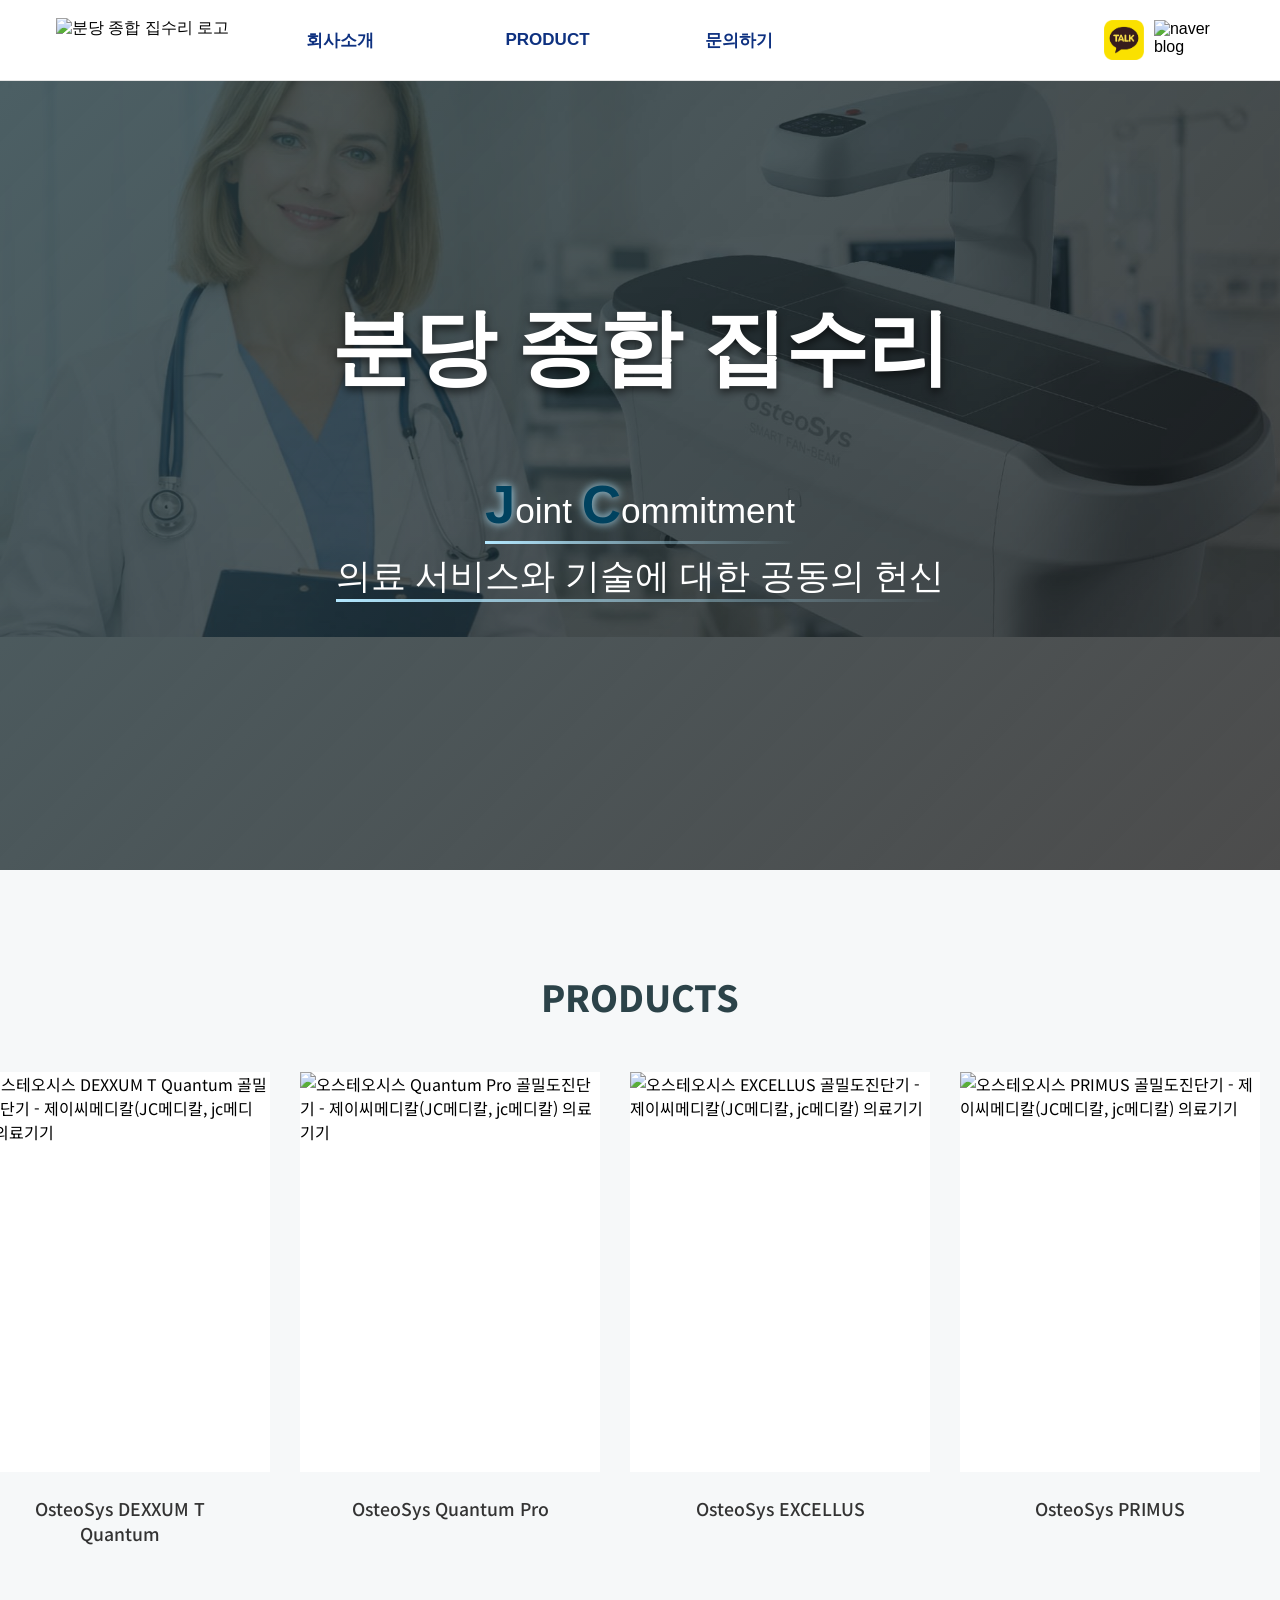
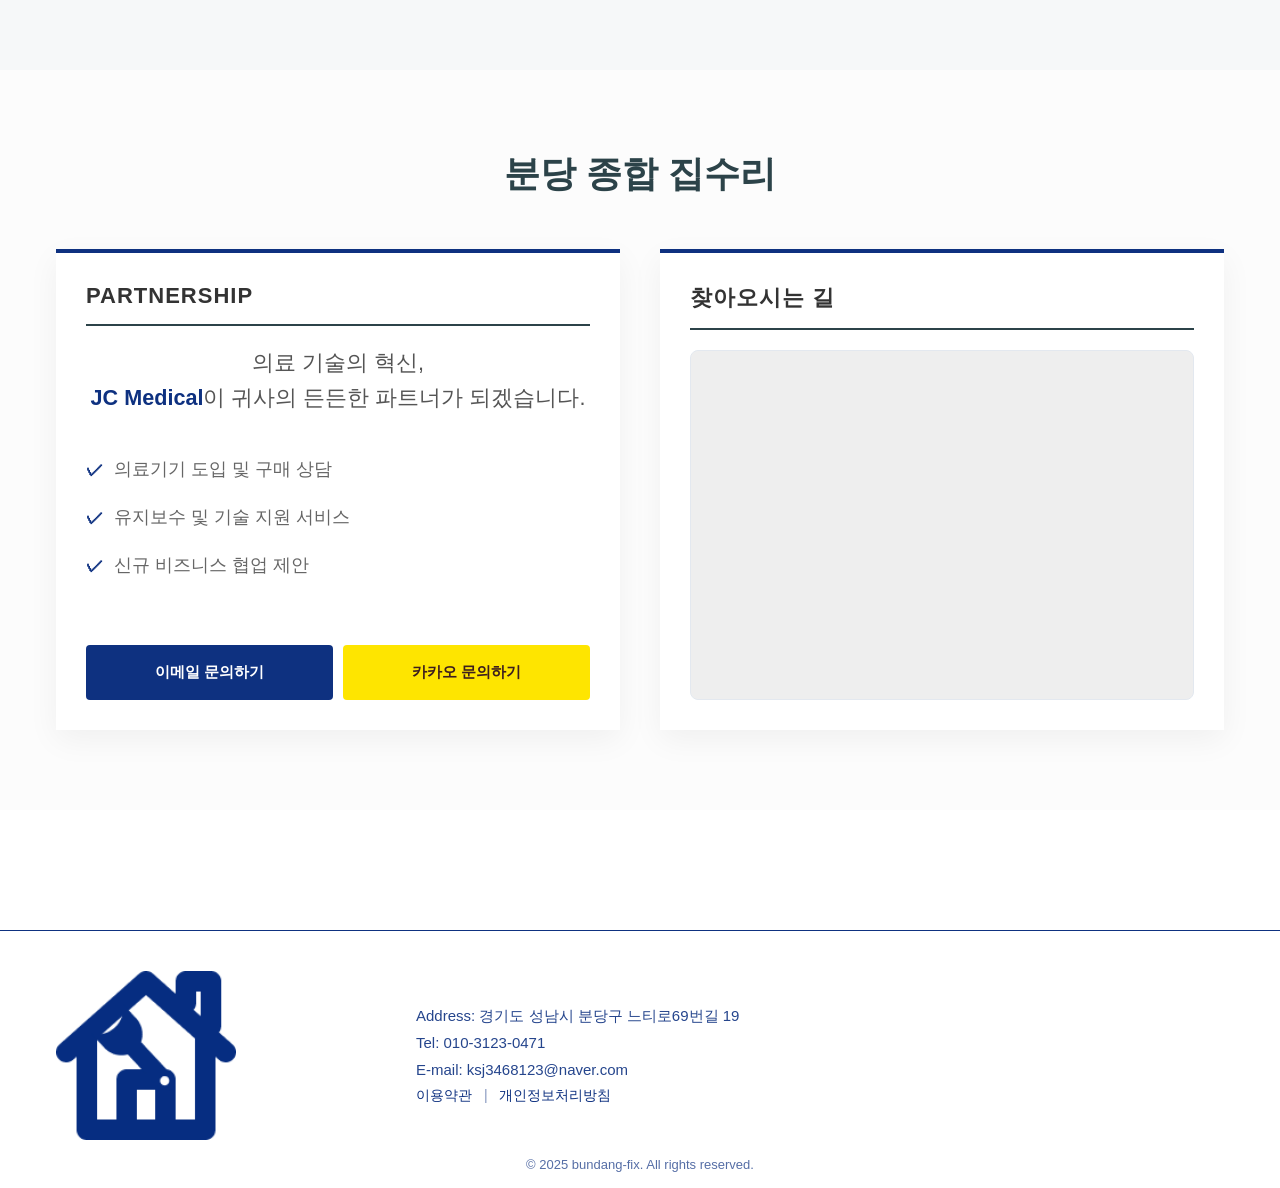
==== index.html @ fa2ce717 "Add files via upload" ====
<!DOCTYPE html>
<html lang="ko">
<head>
  <meta charset="UTF-8">
  <meta name="viewport" content="width=device-width, initial-scale=1.0">
  <title>분당 종합 집수리</title>
  <meta name="description" content="분당 종합 집수리, 시설물 보수, 부분 철거, 하수도 및 배관 공사">
  <meta name="keywords" content="분당 집수리, 분당 하수도, 종합 집수리, 히수도, 하수도 및 배관 공사, 시설물">
  <meta name="robots" content="index, follow">
  <meta property="og:type" content="website">
  <meta property="og:title" content="분당 종합 집수리">
  <meta property="og:description" content="분당 종합 집수리, 분당 하수도">
  <meta property="og:url" content="https://bundang-fix.netlify.app/">
  <meta property="og:image" content="https://bundang-fix.netlify.app/img/logo.png">
  <script type="application/ld+json">
  {
    "@context": "https://schema.org",
    "@type": "HomeAndConstructionBusiness",
    "name": "분당 종합 집수리",
    "description": "분당 종합 집수리, 시설물 보수, 부분 철거, 하수도 및 배관 공사",
    "url": "https://bundang-fix.netlify.app/",
    "telephone": "010-3123-0471",
    "address": {
      "@type": "PostalAddress",
	  "postalCode": "13610",
	  "addressRegion": "경기",
      "addressLocality": "성남시 분당구",
	  "streetAddress": "느티로69번길 19"
    },
    "keywords": "분당 집수리, 분당 하수도, 종합 집수리, 히수도, 하수도 및 배관 공사, 시설물"
  }
  </script>
  <meta name="author" content="bundang-fix">
  <link rel="icon" href="/favicon.ico">
  <link rel="icon" sizes="32x32" href="/favicon-32.png">
  <link rel="icon" sizes="192x192" href="/favicon-192.png">
  <link rel="apple-touch-icon" href="/favicon-180.png">
  <link rel="stylesheet" href="css/style.css?v260122">
  <link rel="stylesheet" href="https://cdn.jsdelivr.net/npm/swiper@11/swiper-bundle.min.css">
  <script src="https://cdn.jsdelivr.net/npm/@supabase/supabase-js@2"></script>
  <script src="https://cdn.jsdelivr.net/npm/swiper@11/swiper-bundle.min.js"></script>
  <link href="https://fonts.googleapis.com/css2?family=Noto+Sans+KR:wght@300;500;700&display=swap" rel="stylesheet">
  <!--<script type="text/javascript" src="//dapi.kakao.com/v2/maps/sdk.js?appkey=8cfbccd03d7ee80ea73496965b3babec"></script>-->
  <meta name="naver-site-verification" content="" />
  <link rel="canonical" href="https://bundang-fix.netlify.app/">
</head>
<body>
<header>
    <div class="header-inner">
        <a href="/" class="logo">
            <img src="img/logo_long.png" alt="분당 종합 집수리 로고">
        </a>
        
        <nav class="nav">
            <ul class="nav-menu">
                <li class="nav-item">
					<a href="#">회사소개 <span class="icon-plus">+</span><span class="icon-minus">-</span></a>
					<ul class="mobile-sub">
						<li><a href="about.html">인사말</a></li>
						<li><a href="about.html#location">오시는길</a></li>
					</ul>
				</li>
                <li class="nav-item">
					<a href="#">PRODUCT <span class="icon-plus">+</span><span class="icon-minus">-</span></a>
					<ul class="mobile-sub">
						<li><a href="products.html?cat=bmd">골밀도진단기 (BMD)</a></li>
						<li><a href="products.html?cat=eswt">체외충격파 (ESWT)</a></li>
					</ul>
				</li>
                <li class="nav-item">
					<a href="contact.html">문의하기</a>
				</li>
            </ul>
        </nav>
		
		<div class="partner-logo">
			<a href="http://pf.kakao.com/_pdvjn/chat" target="_blank"><img src="img/kakao.png" alt="kakao"></a>
			<a href="https://blog.naver.com/ksj3468123" target="_blank"><img src="img/blog.png" alt="naver blog"></a>
		</div>
        
        <div class="hamburger">☰</div>
    </div>

    <div class="mega-menu">
        <div class="mega-inner">
            <div class="mega-col">
                <a href="about.html">인사말</a>
				<a href="about.html#location">오시는길</a>
            </div>
        
            <div class="mega-col">
				<a href="products.html?cat=bmd">골밀도진단기 (BMD)</a>
				<a href="products.html?cat=eswt">체외충격파 (ESWT)</a>
            </div>
        
            <div class="mega-col">
                <a href="contact.html">문의하기</a>
            </div>
        </div>
    </div>
</header>

<!-- 메인 배너 -->
<section class="hero">
  <div class="hero-inner">
    <div class="hero-text">
	  <h1><span class="hero-title">분당 종합 집수리</span><br>
	  <span class="fx-underline">
	   <span class="point">J</span>oint <span class="point">C</span>ommitment</span><br><span class="fx-underline">의료 서비스와 기술에 대한 공동의 헌신</span></h1>
	</div>
  </div>
  <div class="swiper heroSwiper">
    <div class="swiper-wrapper">
      <div class="swiper-slide"><img src="img/banner4.jpg" alt=""></div>
	  <div class="swiper-slide"><img src="img/banner5.jpg" alt=""></div>
    </div>
  </div>
</section>

<script>
  const heroSwiper = new Swiper('.heroSwiper', {
    loop: true,
    autoplay: {
      delay: 5000,
      disableOnInteraction: false,
    },
    navigation: {
      nextEl: '.swiper-button-next',
      prevEl: '.swiper-button-prev',
    },
  });
</script>
<style>
.heroSwiper .swiper-button-next,
.heroSwiper .swiper-button-prev {
  color: white;
  width: 48px;
  height: 48px;
  background: rgba(0, 0, 0, 0.35);
  border-radius: 50%;
  top: 50%;
  transform: translateY(-50%);
}

/* 아이콘 크기 */
.heroSwiper .swiper-button-next::after,
.heroSwiper .swiper-button-prev::after {
  font-size: 18px;
  font-weight: bold;
}

/* 좌우 위치 */
.heroSwiper .swiper-button-prev {
  left: 24px;
}

.heroSwiper .swiper-button-next {
  right: 24px;
}

/* hover 시 세련되게 */
.heroSwiper .swiper-button-next:hover,
.heroSwiper .swiper-button-prev:hover {
  background: rgba(0, 0, 0, 0.55);
}

@media (max-width: 768px) {
  .heroSwiper .swiper-button-next,
  .heroSwiper .swiper-button-prev {
    width: 40px;
    height: 40px;
  }

  .heroSwiper .swiper-button-next::after,
  .heroSwiper .swiper-button-prev::after {
    font-size: 14px;
  }
}
</style>

<section class="products">
  <div class="container">
    <h2 class="section-title">Products</h2>
  </div>

  <div class="showcase">
    <div class="swiper productSwiper">
      <div class="slider swiper-wrapper" id="productList"></div>
    </div>
  </div>
</section>

<script>
const products = [
  { img: 'img/DT/DT 2.jpg', name: 'OsteoSys DEXXUM T', alt: '오스테오시스 DEXXUM T 골밀도진단기 - 제이씨메디칼(JC메디칼, jc메디칼) 의료기기', cate: 'bmd' },
  { img: 'img/DTQ/DTQ_2.jpg', name: 'OsteoSys DEXXUM T Quantum', alt: '오스테오시스 DEXXUM T Quantum 골밀도진단기 - 제이씨메디칼(JC메디칼, jc메디칼) 의료기기', cate: 'bmd' },
  { img: 'img/EXCELLUS/quantum-pro.png', name: 'OsteoSys Quantum Pro', alt: '오스테오시스 Quantum Pro 골밀도진단기 - 제이씨메디칼(JC메디칼, jc메디칼) 의료기기', cate: 'bmd' },
  { img: 'img/EXCELLUS/EXCELLUS 1.png', name: 'OsteoSys EXCELLUS', alt: '오스테오시스 EXCELLUS 골밀도진단기 - 제이씨메디칼(JC메디칼, jc메디칼) 의료기기', cate: 'bmd' },
  { img: 'img/PRIMUS/PRIMUS_1.jpg', name: 'OsteoSys PRIMUS', alt: '오스테오시스 PRIMUS 골밀도진단기 - 제이씨메디칼(JC메디칼, jc메디칼) 의료기기', cate: 'bmd' },
  { img: 'img/eswt-bc4377-b.png', name: 'OsteoSys SoniCure F/R', alt: '오스테오시스 SoniCure F/R 체외충격파 - 제이씨메디칼(JC메디칼, jc메디칼) 의료기기', cate: 'eswt' },
  { img: 'img/pro4_torr.jpg', name: 'TORR RF', alt: 'TORR RF - 제이씨메디칼(JC메디칼, jc메디칼) 의료기기', cate: 'ultrasound' },
];

const slider = document.getElementById('productList');

function createItems(target) {
  // 3번 반복해서 넣기
  for (let i = 0; i < 3; i++) {
    products.forEach(p => {
      const div = document.createElement('div');
      div.className = 'item swiper-slide';

      div.innerHTML = `
        <a href="products.html?cat=${p.cate}">
          <div class="img-box">
            <img src="${p.img}" alt="${p.alt}" loading="lazy">
          </div>
          <div class="info">
            <div class="name">${p.name}</div>
          </div>
        </a>
      `;

      target.appendChild(div);
    });
  }
}

window.addEventListener('load', () => {
  createItems(slider);

  const isMobile = window.innerWidth <= 768;

  new Swiper('.productSwiper', {
    slidesPerView: 'auto',
    spaceBetween: isMobile ? 16 : 30,

    loop: true,
    loopAdditionalSlides: 10,
    loopedSlides: 20,

    autoplay: {
      delay: 0,
      disableOnInteraction: false,
    },

    speed: isMobile ? 6000 : 10000, // 👈 핵심

    freeMode: true,
    freeModeMomentum: false,

    grabCursor: true,
  });
});
</script>

<style>
:root {
  --primary-color: #2c3e50;
  --bg-color: #F6F8F9;
  --card-bg: #ffffff;
  --text-color: #333;
  --ani-speed: 120s; /* 슬라이드 속도 조절 (숫자가 커질수록 느려짐) */
}

.products {
  padding: 100px 0;
  background: var(--bg-color);
  font-family: 'Noto Sans KR', sans-serif;
  overflow: hidden;
}

.container {
  text-align: center;
  margin-bottom: 50px;
}

.showcase {
  width: 100%;
  overflow: hidden;
}


.slider {
  display: flex;
}

.slider .item {
  width: 300px;
  margin-right: 30px;
}

.slider .item:hover {
  transform: translateY(-10px);
}

.slider .item .img-box {
  width: 100%;
  aspect-ratio: 3 / 4;
  overflow: hidden;
  background: #fff;
}

.slider img {
  width: 100%;
  height: 100%;
  object-fit: contain;
  /* 이미지를 더 선명하게 렌더링하도록 강제 */
  image-rendering: -webkit-optimize-contrast; /* 크롬, 사파리 등 */
  image-rendering: crisp-edges;
  
  /* 변형(transform) 시 발생할 수 있는 흐림 방지 */
  backface-visibility: hidden;
  -webkit-backface-visibility: hidden;
  transform: translateZ(0); /* 하드웨어 가속 강제 */
}

.info { padding: 24px; text-align: center; }
.info .name { font-size: 1.1rem; font-weight: 500; color: var(--text-color); }

.productSwiper {
  overflow: hidden;
}

.swiper-wrapper {
  transition-timing-function: linear !important;
}

@media (max-width: 768px) {
  .slider .item {
    width: 220px;
    margin-right: 16px;
  }
}
</style>

<section class="notice-map-section">
  <h2 class="section-title">분당 종합 집수리</h2>  
    <div class="notice container">        
        <div class="grid-layout">
		
<div class="notice-area">
    <div class="area-header">
        <h3>PARTNERSHIP</h3>
    </div>
    <div class="partnership-content">
        <p class="slogan">의료 기술의 혁신,<br><strong>JC Medical</strong>이 귀사의 든든한 파트너가 되겠습니다.</p>
        
        <ul class="contact-features">
            <li><span>✓</span> 의료기기 도입 및 구매 상담</li>
            <li><span>✓</span> 유지보수 및 기술 지원 서비스</li>
            <li><span>✓</span> 신규 비즈니스 협업 제안</li>
        </ul>
		
		<div class="contact-bottom">
			<div class="btn-group">
				<a href="contact.html" class="btn-partner btn-email">이메일 문의하기</a>
				<a href="http://pf.kakao.com/_pdvjn/chat" target="_blank" class="btn-partner btn-kakao">카카오 문의하기</a>
			</div>
		</div>
    </div>
</div>

            <div class="map-area">
                <div class="area-header">
                    <h3>찾아오시는 길</h3>
                </div>
                <div id="kakaomap" class="map-box"></div>
            </div>
        </div>
    </div>
</section>

<footer class="site-footer">
  <div class="footer-inner">

    <div class="footer-logo-area">
      <img src="img/logo.png" alt="분당 종합 집수리 로고" class="footer-logo">
    </div>
	
	<div class="footer-text-area">
      <p class="footer-info">
        Address: 경기도 성남시 분당구 느티로69번길 19 <br>
        Tel: 010-3123-0471<br>
        E-mail: ksj3468123@naver.com
      </p>
	  
	  <div class="footer-links">
      <a href="policy.html?tab=terms">이용약관</a>
      <span class="divider">|</span>
      <a href="policy.html?tab=privacy">개인정보처리방침</a>
    </div>
    </div>

  </div>

  <div class="footer-bottom">
    © 2025 bundang-fix. All rights reserved.
  </div>
</footer>
<script>
window.addEventListener("load", function() {
    // 1. 지도 설정
    var mapContainer = document.getElementById('kakaomap'), 
        mapOption = { 
            center: new kakao.maps.LatLng(37.46718, 127.1371), 
            level: 5
        };

    var map = new kakao.maps.Map(mapContainer, mapOption); 
    var markerPosition = new kakao.maps.LatLng(37.46718, 127.1371); 

    // 2. [고급화] 커스텀 오버레이 HTML 정의 (마커 + 회사명 레이블)
    var content = `
        <div class="premium-marker-wrapper">
            <div class="marker-label">분당 종합 집수리</div>
            <div class="custom-marker">
                <div class="marker-pulse"></div>
                <div class="marker-body"></div>
            </div>
        </div>
    `;

    // 3. 커스텀 오버레이 생성 및 지도에 표시
    var customOverlay = new kakao.maps.CustomOverlay({
        position: markerPosition,
        content: content,
        xAnchor: 0.5, // 가로 중앙
        yAnchor: 1.0  // 하단 끝을 좌표에 맞춤
    });

    customOverlay.setMap(map);

    // 4. 지도 중심 유지 (반응형)
    window.addEventListener(
        "resize",
        function(){
            map.setCenter(markerPosition);
        }
    );
});
</script>
<style>
/* 메인 페이지 오시는길 & 문의하기 섹션 */
.notice-map-section {
    padding: 80px 0;
    background-color: #fcfcfc;
}

.section-title {
    font-size: 36px;
    font-weight: 800;
    color: #2C4349; /* 포인트 컬러 */
    text-align: center;
    margin-bottom: 50px;
    text-transform: uppercase;
}

.grid-layout {
    display: grid;
    grid-template-columns: 1fr 1fr; /* 1:1 비율 */
    gap: 40px;
}

/* 공통 헤더 스타일 */
.area-header {
    display: flex;
    justify-content: space-between;
    align-items: center;
    border-bottom: 2px solid #2C4349;
    padding-bottom: 15px;
    margin-bottom: 20px;
}

.area-header h3 {
    font-size: 22px;
    font-weight: 700;
    color: #333;
}

/* 지도 박스 디자인 */
.map-box {
    width: 100%;
    height: 350px;
    background: #eee;
    filter: grayscale(0.1); /* 살짝 무채색 처리 */
    border: 1px solid #e2e8f0;
}

/* 문의하기 리스트 영역 (예시) */
.notice-list-container {
    height: 350px;
    background: #fff;
}

/* 반응형 */
@media (max-width: 992px) {
    .grid-layout {
        grid-template-columns: 1fr;
    }
}
</style>
<script src="js/app.js" defer></script>
<style>
/*
.popup-wrap{ position:fixed; top:100px; left:50%; transform:translateX(-50%); display:flex; gap:20px; z-index:9999;}
.popup-item{ background:#fff; position:relative; box-shadow:0 5px 15px rgba(0,0,0,0.2);}
.popup-item img{ width:400px; display:block;}
*/
/* X 버튼 */
/*
.popup-close{ position:absolute; right:8px; top:8px; width:28px; height:28px; border-radius:50%; border:none; background:#000; color:#fff; cursor:pointer; font-size:14px;}
.popup-bottom{ display:flex; justify-content:space-between; align-items:center; padding:8px; font-size:13px; background:#f5f5f5;}
.today-close{ cursor:pointer; color:#333;}
.today-close:hover{ text-decoration:underline;}
.popup-btn{ background:#111; color:#fff; border:none; padding:6px 12px; border-radius:4px; cursor:pointer;}
.popup-btn:hover{ background:#333;}
@media(max-width:768px){
	.popup-wrap{ left:0; transform:none; width:100%; overflow-x:auto; gap:0;}
	.popup-item{ min-width:100%; }
	.popup-item img{ width:100%; }

}
*/
</style>


<!--
<div class="popup-wrap">
-->
    <!-- popup1 -->
    <!--<div class="popup-item" id="popup1">
        <button class="popup-close" onclick="closePopup('popup1')">✕</button>
        <img src="pop/pop_01.jpg">
        <div class="popup-bottom">
            <span class="today-close" onclick="closeToday('popup1')">오늘 하루 안보기</span>
			<button class="popup-btn" onclick="closePopup('popup1')">닫기</button>
        </div>
    </div>-->

    <!-- popup2 -->
    <!--<div class="popup-item" id="popup2">
        <button class="popup-close" onclick="closePopup('popup2')">✕</button>
        <img src="pop/pop_02.jpg">
        <div class="popup-bottom">
            <span class="today-close" onclick="closeToday('popup2')">오늘 하루 안보기</span>
            <button class="popup-btn" onclick="closePopup('popup2')">닫기</button>
        </div>
    </div>
</div>-->

<script>

//function setCookie(name, value){
//    var d = new Date();
//    d.setHours(23,59,59,999);
//    document.cookie = name + "=" + value + "; expires=" + d.toUTCString() + "; path=/";
//}
//
//function getCookie(name){
//    var v = document.cookie.match('(^|;) ?' + name + '=([^;]*)(;|$)');
//    return v ? v[2] : null;
//}
//
//function closePopup(id){
//    var el = document.getElementById(id);
//    if(el) el.style.display="none";
//}
//
//function closeToday(id){
//    var today = new Date().toISOString().slice(0,10);
//    setCookie("popup_"+id, today);
//    var el = document.getElementById(id);
//    if(el) el.style.display="none";
//}
//
//window.addEventListener("load", function(){
//
//    var today = new Date().toISOString().slice(0,10);
//    var popups = document.querySelectorAll(".popup-item");
//
//    popups.forEach(function(p){
//        var id = p.id;
//        var saved = getCookie("popup_"+id);
//        if(saved === today){ p.style.display="none"; }
//    });
//
//});
//
//let slideIndex = 0;
//
//function startMobileSlide(){
//
//    if(window.innerWidth > 768) return;
//
//    const wrap = document.querySelector(".popup-wrap");
//    const items = document.querySelectorAll(".popup-item");
//
//    if(items.length <= 1) return;
//
//    setInterval(function(){
//        slideIndex++;
//        if(slideIndex >= items.length){
//            slideIndex = 0;
//        }
//        wrap.scrollTo({
//            left: window.innerWidth * slideIndex,
//            behavior: "smooth"
//        });
//    },2000);
//
//}
//
//
//window.addEventListener("load", function(){
//    startMobileSlide();
//});
</script>

</body>
</html>
---- css/style.css ----
:root {
    --point-color: #0E3180;
    --main-bg: #F6F8F9;
    --section-bg: #EEF2F5;
    --text-color: #333;
}

* {
  box-sizing: border-box;
  margin: 0;
  padding: 0;
}

ul { list-style: none; }
a { text-decoration: none; color: inherit; }
body { font-family: 'Pretendard', sans-serif; padding-top: 60px;}
header {
  position: fixed; top: 0;
    left: 0;
    width: 100%;
  background: #fff;
  border-bottom: 1px solid #e5e5e5;
  z-index: 1000;
}

.header-inner, .mega-inner {
  max-width: 1200px;
  margin: 0 auto;
  padding: 0 16px;
  display: grid;
  grid-template-columns: 200px 50px repeat(4, 1fr) 120px;
  align-items: center;
}

/* LOGO */
.logo {
  grid-column: 1;
  display: flex;
  align-items: center;
  height: 80px;
}
.logo img {
  height: 45px;
  display: block;
}

.partner-logo {
  grid-column: 7;
  display: flex;
  justify-content: flex-end;
  align-items: center;
  gap: 10px;
}

.vendor-logos {
    display: flex;
    flex-direction: column;
    justify-content: center;
    align-items: center;
    gap: 4px; 
}

.vendor-logos img:first-child {
    height: 28px;
    width: auto;
}

.vendor-logos img:last-child {
    height: 35px;
    width: auto;
}

.partner-logo a img {
    height: 40px;
    width: auto;
    cursor: pointer;
    display: block;
}

.nav {
  grid-column: 3 / 7;
  height: 100%;
}

.nav-menu {
  display: grid;
  grid-template-columns: repeat(4, 1fr);
  height: 100%;
}

.nav-item {
  display: flex;
  align-items: center;
  justify-content: flex-start;
  font-size: 17px;
  font-weight: 600;
  color: #0E3180;
  cursor: pointer;
  height: 80px;
}

.mega-menu {
  position: absolute;
  top: 100%;
  left: 0;
  width: 100%;
  background: #00425f;
  overflow: hidden;
  max-height: 0;
  transition: max-height 0.3s ease-in-out;
}

/* 헤더 전체에 마우스 올리면 메가메뉴 내려옴 */
header:hover .mega-menu {
  max-height: 300px;
  border-top: 1px solid rgba(255,255,255,0.1);
}

.mega-inner {
  align-items: start;
  padding: 30px 16px 20px;
}

.mega-col {
  grid-column: span 1; 
  display: flex;
  flex-direction: column;
  gap: 15px;
}

.mega-col:nth-child(1) { grid-column: 3; }
.mega-col:nth-child(2) { grid-column: 4; }
.mega-col:nth-child(3) { grid-column: 5; }
.mega-col:nth-child(4) { grid-column: 6; }

.mega-col a {
  color: #dce5e3;
  font-size: 16px;
  transition: 0.2s;
  line-height: 25px;
}

.mega-col a:hover {
  color: #fff;
  text-decoration: underline;
}

.hamburger {
  display: none;
  grid-column: 6;
  justify-self: end;
  font-size: 26px;
  cursor: pointer;
}

.icon-plus, .icon-minus, .mobile-sub {
  display: none;
}

.mobile-sub {
  display: none;
  list-style: none;
  padding-left: 20px;
  background: #f8f9fa;
  width: 100%;
}

.mobile-sub li a {
  font-size: 15px;
  color: #666;
  padding: 10px 0;
  display: block;
}

.hero { width: 100%; height: 100vh; overflow: hidden; position: relative;}
.hero::after {
  content: "";
  position: absolute;
  inset: 0;
  background: rgba(0, 0, 0, 0.6); /* 이미지 위에 30% 어두운 막 생성 */
  z-index: 1;
}
.hero-inner { position: absolute; z-index: 2; height: 100%; width: 100%; max-width: 1200px; left: 0;
  right: 0; margin: 0 auto; padding: 0 16px; display: flex; align-items: center; justify-content: center; text-align: center; pointer-events: none}
.hero-text { max-width: 620px; pointer-events: auto;}
.hero-title {  font-size: 5.2rem;
  line-height: 1.2;
  margin-bottom: 1.2rem;

  background: linear-gradient(
    90deg,
    #3f5f66 0%,
	#6fa6a1 40%,
    #d1ffe9 100%
  );

  -webkit-background-clip: text;
  background-clip: text;
  color: transparent;

}
.hero h1 { font-size: 2.2rem; margin-bottom: 1.2rem; line-height: 1.2; text-shadow: none; color: #fff; }
.hero p { font-size: 1.3rem; margin-bottom: 2.5rem; color: rgba(255,255,255,0.9); }
.point  {color:#d1ffe9; font-size: 3.2rem;}
.fx-underline{position:relative; color:#fff; text-shadow:4px 7px 7px #333;}
.fx-underline::after{content:""; position:absolute; left:0; right:0; bottom:-3px; z-index: -2; height:10px; background:linear-gradient(90deg,#b2f1d6,#0E3180); transform:scaleX(0); transform-origin: left; animation:underline 1.2s .5s ease-out forwards}
@keyframes underline{to{transform:scaleX(1)}}

.hero::after {
    background: linear-gradient(135deg, rgba(44, 67, 73, 0.85) 0%, rgba(0, 0, 0, 0.7) 100%);
}

.hero-title {
    background: none;
    -webkit-background-clip: border-box;
    background-clip: border-box;
    color: #ffffff;
    font-weight: 800;
    letter-spacing: -1px;
    text-shadow: 0 4px 8px rgba(0, 0, 0, 0.6);
    font-size: 5.2rem;
    line-height: 1.1;
    margin-bottom: 1.5rem;
    display: block;
}

.hero h1 {
    color: #f0f0f0;
    text-shadow: 0 2px 4px rgba(0, 0, 0, 0.5);
    font-weight: 400;
    line-height: 1.4;
}

.point {
    color: #00425f; /*#00e5ff; */
    font-weight: 700;
    font-size: 3.4rem;
    text-shadow: 0 0 10px #b3e8ff; /*rgba(0, 229, 255, 0.5);*/
}

.fx-underline {
    text-shadow: none;
    font-weight: 500;
    display: inline-block;
    margin-bottom: 0.5rem;
}

.fx-underline::after {
    height: 3px; 
    bottom: -1px;
    /*background: linear-gradient(90deg, #00e5ff, rgba(44, 67, 73, 0));*/
	background: linear-gradient(90deg, #b3e8ff, rgba(44, 67, 73, 0));

}

@media (max-width: 1024px) {
    .hero-title {
        font-size: 4.2rem;
    }
    .point {
        font-size: 2.8rem;
    }
    .hero h1 {
        font-size: 1.8rem;
    }
}

@media (max-width: 768px) {
    .hero-title {
        font-size: 3rem;
        margin-bottom: 1rem;
    }
    .point {
        font-size: 2.2rem;
    }
    .hero h1 {
        font-size: 1.4rem;
        line-height: 1.3;
    }
    .fx-underline::after {
        height: 2px;
    }
	
	.nav-item {
    flex-direction: column; /* 메뉴와 서브메뉴를 세로로 정렬 */
    align-items: flex-start;
    height: auto; /* 높이 고정 해제 */
    padding: 15px 20px;
  }

  /* 클릭 시 서브메뉴 보이기 */
  .nav-item.open .mobile-sub {
    display: block;
  }
}

.heroSwiper {
  position: absolute; inset: 0; z-index: 1;
}

.heroSwiper .swiper-slide {
  width: 100%;
  height: 100%;
}

.heroSwiper .swiper-slide img {
  width: 100%;
  height: 100%;
  object-fit: cover;
}

.section-title {
  max-width: 1200px;
  margin: 0 auto 32px;
  padding: 0 16px;
  font-size: 28px;
  font-weight: 600;
}

.notice {
  padding: 80px 0;	
}

/* 섹션 공통 레이아웃 */
.notice-map-section {
    padding: 80px 0;
    background-color: #f9f9f9;
}

.section-title {
    text-align: center;
    font-size: 2.5rem;
    color: #0E3180;
    margin-bottom: 50px;
    font-weight: 800;
}

.grid-layout {
    display: flex;
    gap: 30px;
    align-items: stretch; /* 두 영역의 높이를 동일하게 */
}

/* 왼쪽 문의하기 영역 디자인 */
.notice-area {
    flex: 1;
    background: #fff;
    padding: 30px;
    border-top: 4px solid #0E3180; /* 상단 포인트 컬러 라인 */
    box-shadow: 0 10px 30px rgba(0,0,0,0.05);
    display: flex;
    flex-direction: column;
}

.area-header {
    display: flex;
    justify-content: space-between;
    align-items: center;
    margin-bottom: 25px;
    border-bottom: 1px solid #eee;
    padding-bottom: 15px;
}

.area-header h3 {
    font-size: 1.4rem;
    color: #0E3180;
    letter-spacing: 1px;
}

.plus-btn {
    text-decoration: none;
    color: #999;
    font-size: 1.5rem;
    transition: color 0.3s;
}

.plus-btn:hover { color: #0E3180; }

/* 컨셉 2: 파트너십 상세 내용 */
.btn-group {
    display: flex;
    gap: 10px;
}

.partnership-content {
    display: flex;
    flex-direction: column;
    height: 100%;
}

.partnership-content .slogan {
    font-size: 1.35rem;
    line-height: 1.6;
    color: #555;
    margin-bottom: 42px;
}

.partnership-content .slogan strong {
    color: #0E3180;
}

.contact-features {
    list-style: none;
    padding: 0;
    margin-bottom: 30px;
}

.contact-features li {
    margin-bottom: 24px;
    font-size: 1.10rem;
    color: #666;
    display: flex;
    align-items: center;
}

.contact-features li span {
    color: #0E3180;
    margin-right: 10px;
    font-weight: bold;
}

/* 하단 버튼 및 연락처 */
.contact-bottom {
    margin-top: auto; /* 하단 밀착 */
}

.btn-partner {
    flex: 1; /* 두 버튼의 너비를 동일하게 */
    display: flex;
    align-items: center;
    justify-content: center;
    height: 55px; /* 높이 고정 */
    text-align: center;
    text-decoration: none;
    font-weight: 600;
    border-radius: 4px;
    font-size: 0.95rem;
    transition: background 0.3s, opacity 0.3s;
}

.btn-email {
    background-color: #0E3180;
    color: #fff;
}

.btn-email:hover {
    background-color: #1e2e32;
}

/* 카카오 버튼 (브랜드 컬러) */
.btn-kakao {
    background-color: #FEE500;
    color: #3C1E1E; /* 카카오 특유의 진한 갈색 글자 */
}

.btn-kakao:hover {
    background-color: #fada0a;
}

.btn-partner:hover {
    background-color: #1e2e32;
}

.direct-tel {
    text-align: center;
    margin-top: 15px;
    font-size: 0.9rem;
    color: #888;
}

/* --- 오른쪽 지도 영역 유지 (기본 스타일만) --- */
.map-area {
    flex: 1;
    background: #fff;
    padding: 30px;
    box-shadow: 0 10px 30px rgba(0,0,0,0.05);
	border-top: 4px solid #0E3180;
}

.map-box {
    width: 100%;
    height: 300px; /* 높이 고정 */
    background-color: #eee;
}

/* 커스텀 오버레이 기본 스타일 */
.custom-marker {
    position: relative;
    width: 40px;
    height: 40px;
}

/* 마커 본체 (고급스러운 원형 핀) */
.marker-body {
    width: 32px;
    height: 32px;
    background: #ffffff; /* 화이트 배경 */
    border: 3px solid #2c3e50; /* 포인트 컬러 (네이비) */
    border-radius: 50% 50% 50% 0; /* 물방울 모양 */
    transform: rotate(-45deg);
    box-shadow: 0 4px 10px rgba(0,0,0,0.2);
    display: flex;
    align-items: center;
    justify-content: center;
    z-index: 2;
    transition: all 0.3s ease;
}

/* 마커 내부 아이콘/점 */
.marker-body::after {
    content: '';
    width: 10px;
    height: 10px;
    background: #2c3e50;
    border-radius: 50%;
    transform: rotate(45deg); /* 뒤집힌 회전 복구 */
}

/* 하단 그림자 및 애니메이션 (퍼지는 효과) */
.marker-pulse {
    position: absolute;
    top: 50%;
    left: 50%;
    transform: translate(-50%, -50%);
    width: 20px;
    height: 20px;
    background: rgba(44, 62, 80, 0.4);
    border-radius: 50%;
    z-index: 1;
    animation: pulse 2s infinite;
}

/* 마커와 레이블을 감싸는 컨테이너 */
.premium-marker-wrapper {
    display: flex;
    flex-direction: column;
    align-items: center;
    position: relative;
}

/* 1. 회사명 레이블 디자인 */
.marker-label {
    background: #ffffff;
    color: #2c3e50;
    font-size: 13px;
    font-weight: 700;
    padding: 6px 15px;
    border-radius: 20px;
    border: 1px solid #d1d8e0;
    box-shadow: 0 4px 12px rgba(0,0,0,0.1);
    margin-bottom: 8px; /* 마커와의 간격 */
    white-space: nowrap;
    position: relative;
    z-index: 10;
}

/* 레이블 하단 화살표 효과 */
.marker-label::after {
    content: '';
    position: absolute;
    bottom: -6px;
    left: 50%;
    transform: translateX(-50%);
    border-left: 6px solid transparent;
    border-right: 6px solid transparent;
    border-top: 6px solid #ffffff;
}

/* 2. 마커 디자인 */
.custom-marker {
    position: relative;
    width: 30px;
    height: 30px;
}

.marker-body {
    width: 24px;
    height: 24px;
    background: #2c3e50; /* 포인트 컬러 */
    border: 3px solid #ffffff;
    border-radius: 50% 50% 50% 0;
    transform: rotate(-45deg);
    box-shadow: 0 4px 10px rgba(0,0,0,0.2);
    z-index: 2;
    position: relative;
}

/* 3. 애니메이션 (맥박 효과) */
.marker-pulse {
    position: absolute;
    top: 50%;
    left: 50%;
    transform: translate(-50%, -50%);
    width: 15px;
    height: 15px;
    background: rgba(44, 62, 80, 0.4);
    border-radius: 50%;
    z-index: 1;
    animation: pulse-animation 2s infinite;
}

@keyframes pulse-animation {
    0% { transform: translate(-50%, -50%) scale(1); opacity: 0.8; }
    100% { transform: translate(-50%, -50%) scale(4); opacity: 0; }
}

@keyframes pulse {
    0% { transform: translate(-50%, -50%) scale(1); opacity: 0.8; }
    100% { transform: translate(-50%, -50%) scale(3.5); opacity: 0; }
}

/* --- 반응형 웹 디자인 --- */
@media (max-width: 1024px) {
    .grid-layout {
        gap: 20px;
    }
}

@media (max-width: 768px) {
    .grid-layout {
        flex-direction: column; /* 모바일에서 세로로 쌓임 */
    }
    
    .section-title {
        font-size: 2rem;
    }

    .notice-area, .map-area {
        width: 100%;
    }
}

@media (max-width: 480px) {
    .btn-group {
        flex-direction: column;
    }
	.btn-partner {padding: 13px 0px;}
}

/* 섹션 레이아웃 */
.notice-map-section {
    padding: 80px 0;
    background-color: var(--bg-main);
}

.notice.container {
    max-width: 1200px;
    margin: 0 auto;
    padding: 0 16px;
}

.grid-layout {
    display: grid;
    grid-template-columns: 1fr 1fr; /* 1:1 비율 */
    gap: 50px;
}

/* 공통 헤더 스타일 (이미지 참고) */
.area-header {
    display: flex;
    justify-content: space-between;
    align-items: center;
    padding-bottom: 15px;
    border-bottom: 1px solid #ccc;
    margin-bottom: 25px;
}

.area-header h3 {
    font-size: 22px;
    font-weight: 600;
    color: #333;
}

/* 지도 스타일 */
.map-box {
    width: 100%;
    height: 400px;
    border-radius: 8px;
    background-color: #eee;
}

/* 서브 비주얼 */
/* --- 서브 비주얼 프리미엄 디자인 --- */
.sub-visual {
    width: 100%;
    height: 450px;
    position: relative;
    overflow: hidden;
    background: #0f172a;
    display: flex;
    align-items: center;
    justify-content: center;
}

.sub-visual::before {
    content: '';
    position: absolute;
    position: absolute;
    top: 0; left: 0; right: 0; bottom: 0;
    background: 
        linear-gradient(to right, rgba(15, 23, 42, 0.9) 20%, rgba(15, 23, 42, 0.2) 50%, rgba(15, 23, 42, 0.9) 80%),
        linear-gradient(to bottom, rgba(15, 23, 42, 0.5), transparent, rgba(15, 23, 42, 0.8)),
        url('img/sub_bg.jpg') no-repeat center/cover;
    z-index: 1;
}

/* 테크니컬한 그리드 패턴 추가 (의료/정밀 기기 느낌) */
.sub-visual::after {
    content: '';
    position: absolute;
    top: 0; left: 0; right: 0; bottom: 0;
    background-image: radial-gradient(rgba(255, 255, 255, 0.1) 1px, transparent 1px);
    background-size: 30px 30px; /* 미세한 점 패턴 */
    z-index: 2;
    opacity: 0.5;
}

/* 텍스트 컨테이너 */
.visual-text {
    position: relative;
    z-index: 3;
    text-align: center;
    padding: 0 20px;
}

.visual-text h2 {
    font-size: 56px; /* 더 크고 웅장하게 */
    font-weight: 800;
    letter-spacing: 0.15em; /* 자간을 넓혀 고급스럽게 */
    margin-bottom: 15px;
    color: #fff;
    text-shadow: 0 10px 20px rgba(0,0,0,0.3);
    text-transform: uppercase;
}

.visual-text p {
    font-size: 20px;
    font-weight: 300;
    color: rgba(255, 255, 255, 0.9);
    letter-spacing: -0.01em;
    word-break: keep-all;
    position: relative;
    display: inline-block;
}

/* 컨텐츠 공통 */
.content-wrapper { max-width: 1200px; margin: 0 auto; padding: 60px 16px; }
.about-section { padding: 120px 0; }

.content-title { 
    font-size: 34px; 
    color: #0f172a;
    text-align: center; 
    margin-bottom: 80px; 
    position: relative;
    padding-bottom: 15px;
	letter-spacing: -0.02em;
}
.content-title::after {
    content: ''; width: 40px; height: 3px; background: #0E3180; /*#2563eb;*/ display: block;
    position: absolute; bottom: 0; left: 50%; transform: translateX(-50%); margin: 20px auto 0;
}
/*인사말*/
.greeting-box {line-height: 46px; color:#333;}

/* 연혁 스타일 */
.history-item {
    display: flex;
    gap: 30px;
    margin-bottom: 50px; /* 항목 간 간격 넓힘 */
    align-items: flex-start; /* 연도가 내용 첫 줄에 맞춰지도록 함 */
}

/* 연도 스타일 (파란색 아이콘 효과 포함) */
.history-item .year {
	font-size:25px;
    font-weight: 800;
    color: #0E3180; 
    min-width: 80px;
    flex-shrink: 0; /* 연도 영역이 좁아지지 않게 고정 */
}

/* 연도 앞의 꽃모양/별모양 아이콘 */
.history-item .year::before {
    content: "|";
    font-size: 18px;
    margin-right: 10px;
    vertical-align: middle;
}

/* 내용 텍스트 스타일 */
.history-item p {
    margin: 0;
    font-size: 18px;
    line-height: 1.6;
    color: #333;
    font-weight: 500;
}

.history-content {
    display: flex;
    flex-direction: column; /* 내용들을 위아래(세로)로 배치 */
    gap: 10px; /* 내용 줄 사이의 간격 */
}

.history-content p {
    margin: 0; /* 기본 마진 제거 */
    font-size: 18px;
    line-height: 1.4;
}

/* 반응형 대응: 화면이 작아지면 왼쪽 여백 조절 */
@media (max-width: 768px) {
    .history-list { padding-left: 0; }
    .history-list::before { position: static; display: block; margin-bottom: 30px; }
    .history-item { gap: 20px; }
}

@media (max-width: 768px) {
    .sub-visual {
        height: 350px; /* 모바일에서는 높이 축소 */
    }

    .visual-text h2 {
        font-size: 32px;
        letter-spacing: 0.1em;
    }

    .visual-text p {
        font-size: 16px;
        line-height: 1.5;
        padding: 0 10px;
    }
    
    .visual-text::before {
        margin-bottom: 15px;
    }
}

/* 경영방침 그리드 */
/* --- 프리미엄 경영방침 섹션 스타일 --- */

/* 1. 섹션 전체 배경 및 레이아웃 */
#policy {
    padding: 100px 0;
    background-color: #ffffff; /* 순백색 배경으로 깨끗한 이미지 강조 */
    color: #1e293b;
    font-family: 'Pretendard', -apple-system, sans-serif;
}

#policy .container {
    max-width: 1100px;
    margin: 0 auto;
    padding: 0 24px;
}

/* 3. 그리드 레이아웃 */
.policy-grid {
    display: grid;
    grid-template-columns: repeat(2, 1fr);
    gap: 40px;
}

/* 4. 카드 디자인: 무게감 있는 섀도우와 미세한 보더 */
.policy-card {
    background: #ffffff;
    border: 1px solid #e2e8f0;
    border-radius: 0; /* 곡선을 줄여 직선의 신뢰감 강조 */
    padding: 50px 40px;
    transition: all 0.4s cubic-bezier(0.165, 0.84, 0.44, 1);
    position: relative;
    overflow: hidden;
}

.policy-card::before {
    content: '';
    position: absolute;
    top: 0;
    left: 0;
    width: 100%;
    height: 4px;
    background: transparent;
    transition: background 0.3s;
}

.policy-card:hover {
    transform: translateY(-10px);
    box-shadow: 0 30px 60px rgba(15, 23, 42, 0.1);
    border-color: #cbd5e1;
}

.policy-card:hover::before {
    background: #C5A36A; /* 호버 시 상단 포인트 라인 */
}

/* 5. 카드 헤더 & 숫자 */
.card-header {
    margin-bottom: 30px; width: 226px;
}

.card-num {
    display: block;
    font-size: 14px;
    font-weight: 700;
    color: #C5A36A;
    margin-bottom: 10px;
    letter-spacing: 0.1em;
}

.card-header h4 {
    font-size: 24px;
    font-weight: 700;
    color: #0f172a;
    line-height: 1.4;
    margin: 0;
}

/* 6. 본문 텍스트 */
.main-desc {
    font-size: 17px;
    line-height: 1.7;
    color: #475569; /* 부드러운 다크 그레이 */
    margin-bottom: 30px;
    word-break: keep-all;
}

/* 7. 리스트 & 상세 항목 스타일 */
.product-list {
    list-style: none;
    padding: 0;
    margin-bottom: 30px;
}

.product-list li {
    padding: 20px 0;
    border-bottom: 1px solid #f1f5f9;
}

.product-list li strong {
    display: block;
    font-size: 16px;
    color: #1e293b;
    margin-bottom: 4px;
}

.product-list li span {
    font-size: 14px;
    color: #64748b;
}

.sub-footer {
    font-size: 14px;
    color: #94a3b8;
    font-style: italic;
}

/* 8. 서비스 섹션 아이템 (박스 형태) */
.service-flex {
    display: flex;
    flex-direction: column;
    gap: 20px;
}

.service-item {
    border-left: 3px solid #e2e8f0;
    padding-left: 20px;
    transition: border-color 0.3s;
}

.service-item:hover {
    border-color: #C5A36A;
}

.service-item h5 {
    font-size: 17px;
    color: #0f172a;
    margin-bottom: 5px;
}

.service-item p {
    font-size: 14px;
    color: #64748b;
    margin: 0;
}

/* 9. 하이라이트 카드 (실적) - 무게감 있는 반전 디자인 */
.policy-card.highlight {
    grid-column: span 2;
    background: #0E3180; /*#0f172a; /* 아주 깊은 네이비 */
    border: none;
    color: #ffffff;
    display: flex;
    align-items: center;
    justify-content: space-between;
}

.policy-card.highlight .card-header h4,
.policy-card.highlight .main-desc {
    color: #ffffff;
}

.policy-card.highlight .card-num {
    color: #C5A36A;
}

.strength-box {
    flex: 1;
    background: rgba(255, 255, 255, 0.05);
    padding: 30px;
    border-left: 2px solid #C5A36A;
    margin-left: 40px;
}

.strength-box p {
    margin: 0;
    font-size: 20px;
    font-weight: 500;
    line-height: 1.6;
}

.strength-box strong {
    color: #C5A36A;
}

/* 10. 반응형 웹 (Responsive) */
@media (max-width: 1024px) {
    .policy-grid {
        grid-template-columns: 1fr;
    }
    .policy-card.highlight {
        grid-column: span 1;
        flex-direction: column;
        align-items: flex-start;
    }
    .strength-box {
        margin-left: 0;
        margin-top: 30px;
        width: 100%;
    }
}

@media (max-width: 768px) {
    #policy { padding: 60px 0; }
	#policy .container {padding: 0px 7px;}
    .content-title { font-size: 32px; margin-bottom: 40px; }
    .policy-card { padding: 35px 17px; }
	.main-desc {margin-left:0;}
    .strength-box p { font-size: 17px; }
	.about-section {padding: 30px 0;}
}

/* 모바일 반응형 */
@media (max-width: 850px) {
    .grid-layout {
        grid-template-columns: 1fr;
    }
    .map-box {
        height: 300px;
    }
}

/* 제품 카드 호버 효과 */
.product-card {
    transition: transform 0.3s ease, box-shadow 0.3s ease;
    overflow: hidden;
}
.product-card:hover {
    transform: translateY(-10px);
    box-shadow: 0 15px 30px rgba(0,0,0,0.1);
}

/* 에디터 내용 정렬을 위한 스타일 */
.ql-editor img {
    max-width: 100%;
    height: auto;
    display: block;
    margin: 20px auto;
}

/* 제품 상세 이미지 */
#p-img {
    box-shadow: 0 4px 15px rgba(0,0,0,0.05);
}

.site-footer {
  color: #0E3180;
  background: #ffffff;
  margin-top: 120px;
  border-top: #0E3180 solid 1px;
}

/* 1200px */
.footer-inner {
  max-width: 1200px;
  margin: 0 auto;
  padding: 40px 16px 0px 16px;

  display: grid;
  grid-template-columns: 320px 1fr;
  gap: 40px;
  align-items: center;
}

/* LEFT */
.footer-logo-area {
  display: flex;
  align-items: center;
}

.footer-logo {
  width: 180px;    /* 🔥 로고 크게 */
  height: auto;
}

.footer-text-area {
  line-height: 1.8;
}

.footer-info {
  font-size: 15px;
  opacity: 0.9;
  line-height: 1.8;
}

/* RIGHT */
.footer-links {
  font-size: 14px;
  white-space: nowrap;
}

.footer-right a {
  color: #ffffff;
  opacity: 0.85;
}

.footer-right a:hover {
  opacity: 1;
  text-decoration: underline;
}

.divider {
  margin: 0 8px;
  opacity: 0.5;
}

/* BOTTOM */
.footer-bottom {
  border-top: 1px solid rgba(255,255,255,0.2);
  padding: 16px;
  text-align: center;
  font-size: 13px;
  opacity: 0.7;
}

@supports (height: 100svh) {
  .hero {
    height: 90svh;        /* 모바일 주소창 대응 최신 방식 */
  }
}

@media (max-width: 768px) {
  .hamburger {
    display: block;
  }
  
  .nav {
    grid-column: auto;
    position: absolute;
    top: 61px;          /* header 높이 */
    left: 0;
    width: 100%;
    height: auto;
    background: #fff;
    display: none;
    box-shadow: 0 10px 20px rgba(0,0,0,0.08);
  }

  .nav.active {
    display: block !important;
  }

  .nav-menu {
	display: flex;
    flex-direction: column;
  }

  .mega-menu {
    display: none !important;
  }

  .header-inner {
    overflow: visible;
  }
  
  .nav-item {
    height: 70px;
    padding: 0 20px;
    font-size: 18px;
    border-bottom: 1px solid #eee;
    justify-content: flex-start;
  }

  .nav-item:last-child {
    border-bottom: none;
  }
}



@media (max-width: 768px) {
  .heroSwiper {
    height: 260px;
  }
  
  .products {
    padding: 48px 0;
  }
  
  .sub-visual { height: 200px; }
  .sub-tab li a { padding: 15px 20px; font-size: 14px; }
  .content-title { font-size: 24px; }
  
  .hero {
    height: 0vh; /* 모바일에서는 너무 길지 않게 높이 조절 (취향껏 수정) */
    min-height: 262px;
  }

  .hero-inner {
    padding: 0 20px;
	height: 70%;
	margin-top: 44px;
  }

  .hero-title {
    font-size: 2.25rem; /* 메인 타이틀 크기 축소 */
    display: block;
    margin-bottom: 10px;
  }
  .point {font-size: 1.8rem;}
  .hero h1 {font-size:1rem; line-height:1.2;}

  .fx-underline {
    font-size: 1.25rem;
    display: inline-block;
    margin-bottom: 5px;
  }
  
  .fx-underline::after {height:3px;}

  .hero-text br {
    display: none;
  }

  .mobile-br {
    display: block;
    content: "";
    margin-top: 5px;
  }
  
  .footer-inner {
    grid-template-columns: 1fr;
    text-align: center;
  }
  
    .footer-logo-area {
    justify-content: center;
  }

  .footer-logo {
    width: 200px;
  }
}

@media (max-width: 900px) {
  .header-inner {
	  display: grid;
    grid-template-columns: 1fr 1fr 1fr !important;
    height: 60px;
	align-items: center;
  }
  .logo { height: 60px; }
  .logo img { height: 35px; }
  .nav, .mega-menu { display: none !important; }
  .hamburger { display: block; }
  .partner-logo { display: flex; grid-column: 2; justify-content: center; margin-top:2px; margin-left:13px; gap:0px; }
  .partner-logo img { height: 17px; width: auto; margin-right: 5px; }
  .partner-logo a img { height: 28px; margin-right: 5px; cursor:pointer; width: auto; }


.vendor-logos img:first-child { height: 23px; width: auto;}
.vendor-logos img:last-child { height: 23px; width: auto;}

.icon-plus, .icon-minus, .mobile-sub {display:block;}
  /* 모바일 메뉴 열렸을 때 */
  .nav.active {
    display: block !important;
    position: fixed; top: 60px; left: 0; width: 100%; height: calc(100vh - 60px);
    background: #fff; overflow-y: auto; z-index: 999;
    border-top: 1px solid #eee; padding: 20px 0;
  }
  
  /* 메뉴 항목 스타일 */
  .nav-item {
    border-bottom: 1px solid #f1f1f1;
    flex-direction: column; align-items: flex-start; height: auto !important; padding: 0;
  }
  
  /* 대메뉴 링크 스타일 */
  .nav-item > a {
    display: flex; justify-content: space-between; align-items: center;
    width: 100%; padding: 15px 20px;
    font-size: 18px; font-weight: 600; color: #333;
  }

  /* 펼침/접힘 아이콘 스타일 */
  .icon-plus, .icon-minus { font-size: 20px; color: #999; }
  .icon-minus { display: none; }
  .nav-item:not(:has(.mobile-sub)) .icon-plus { display: none; }

  .nav-item.open > a { color: #00425f; }
  .nav-item.open .icon-plus { display: none; }
  .nav-item.open .icon-minus { display: block !important; color: #00425f; }
  
  .mobile-sub {
    display: none;
    padding: 10px 0 20px 30px; background: #fff; width: 100%; list-style: none;
  }
  .nav-item.open .mobile-sub { display: block !important; }

  .mobile-sub li a {
    display: block; padding: 8px 0; font-size: 16px; color: #555; font-weight: 400;
  }
  .partnership-content .slogan {font-size:1.15rem; margin-bottom:29px;}
  .contact-features li{margin-bottom:17px;}
}

.loader-container {
    grid-column: 1 / -1;
    text-align: center;
    padding: 50px;
}
.spinner {
    width: 40px;
    height: 40px;
    border: 4px solid #f3f3f3;
    border-top: 4px solid #3498db;
    border-radius: 50%;
    animation: spin 1s linear infinite;
    margin: 0 auto 10px;
}
@keyframes spin {
    0% { transform: rotate(0deg); }
    100% { transform: rotate(360deg); }
}
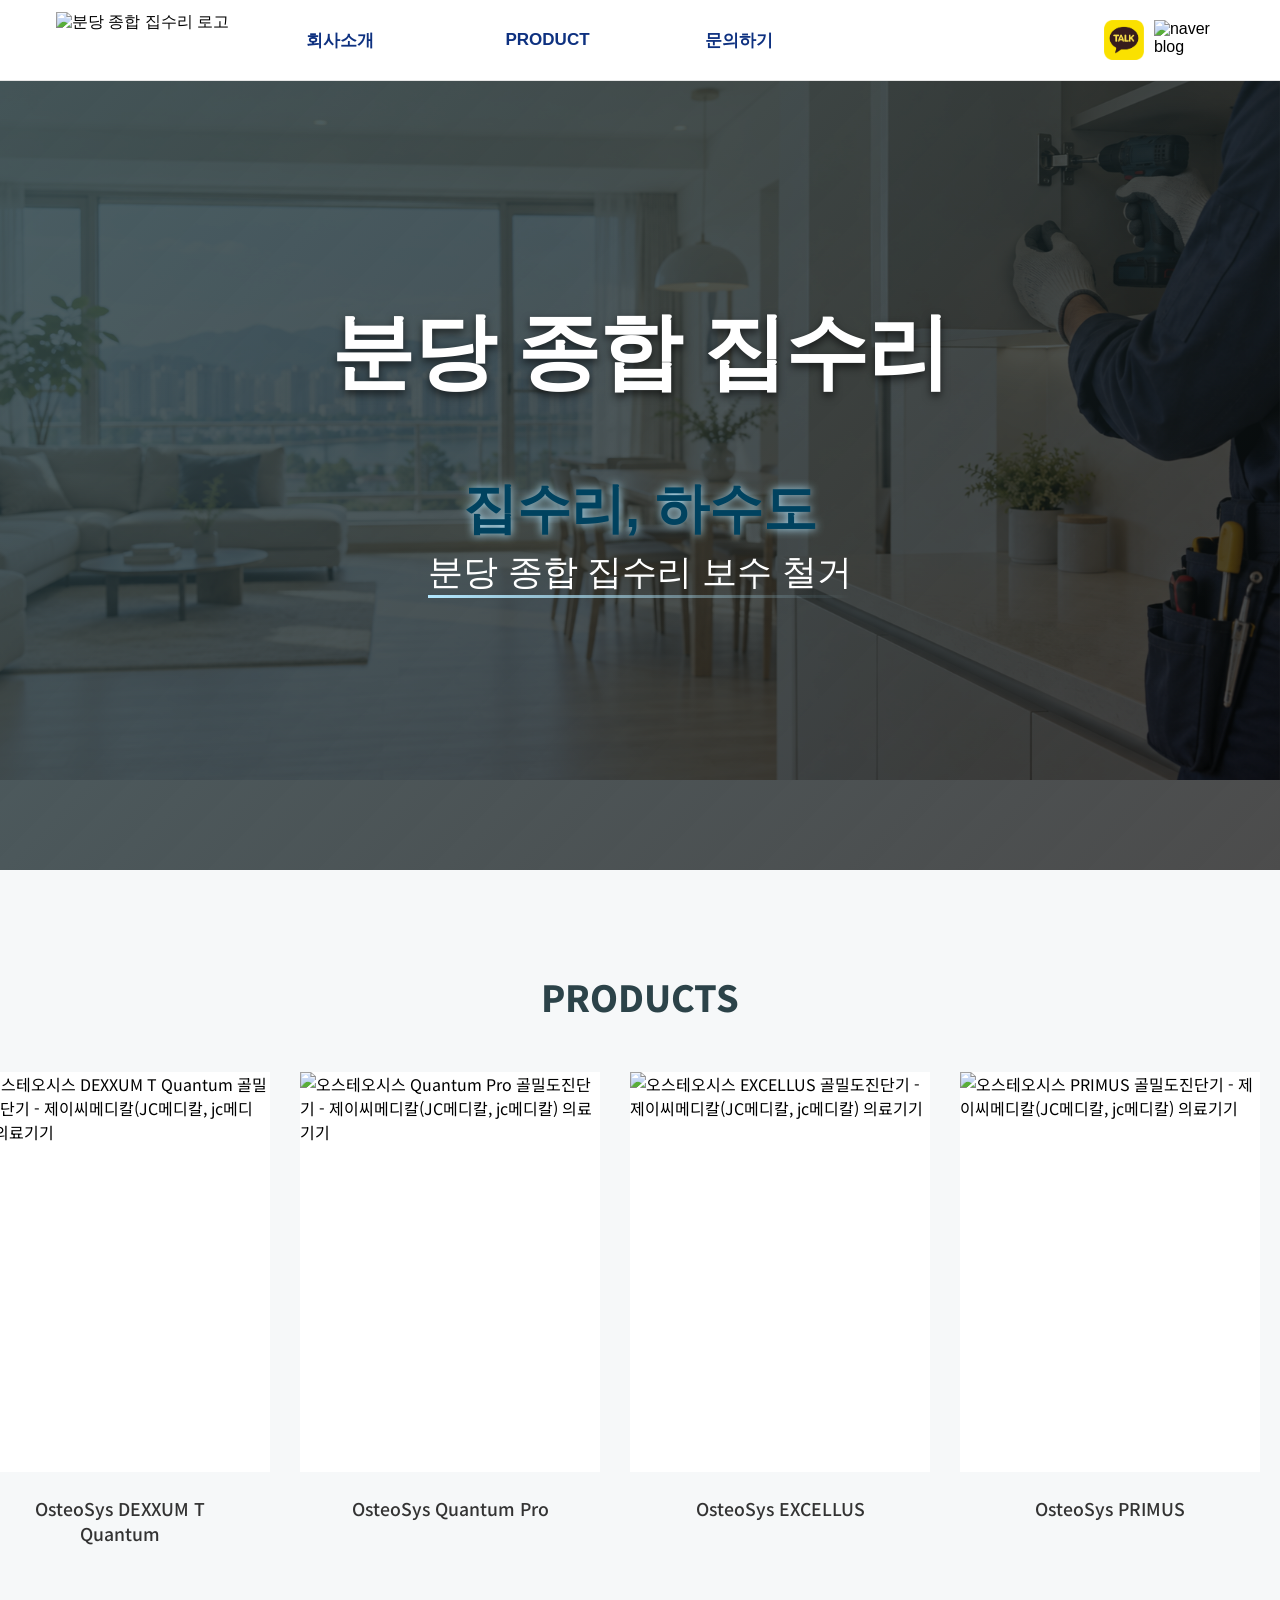
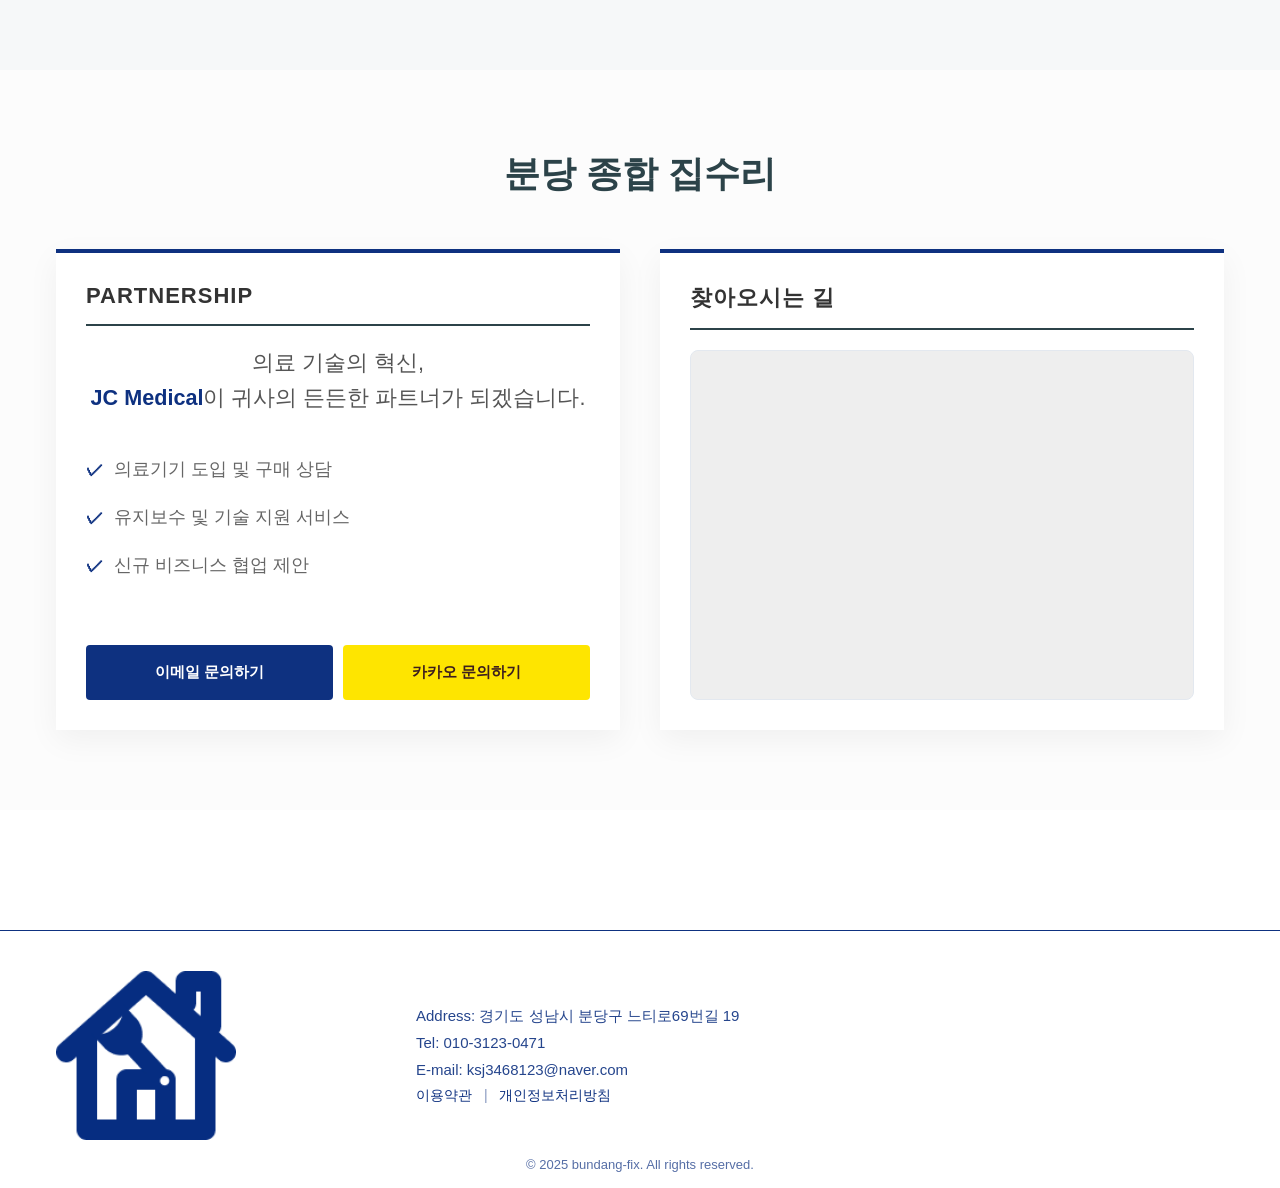
==== commit 12c4a653: "Add files via upload" ====
--- a/index.html
+++ b/index.html
@@ -105,14 +105,17 @@
   <div class="hero-inner">
     <div class="hero-text">
 	  <h1><span class="hero-title">분당 종합 집수리</span><br>
-	  <span class="fx-underline">
-	   <span class="point">J</span>oint <span class="point">C</span>ommitment</span><br><span class="fx-underline">의료 서비스와 기술에 대한 공동의 헌신</span></h1>
+	   <span class="fx-underline">
+	   <span class="point">집수리, 하수도</span> <br>분당 종합 집수리 보수 철거
+	   </span>
+	  </h1>
 	</div>
   </div>
   <div class="swiper heroSwiper">
     <div class="swiper-wrapper">
-      <div class="swiper-slide"><img src="img/banner4.jpg" alt=""></div>
-	  <div class="swiper-slide"><img src="img/banner5.jpg" alt=""></div>
+      <div class="swiper-slide"><img src="img/banner1.png" alt="분당 종합 집수리 및 주택 보수"></div>
+	  <div class="swiper-slide"><img src="img/banner2.png" alt="분당 부분 철거 및 실내 보수 공사"></div>
+	  <div class="swiper-slide"><img src="img/banner3.png" alt="분당 하수도 및 배관 공사"></div>
     </div>
   </div>
 </section>
--- a/css/style.css
+++ b/css/style.css
@@ -40,7 +40,7 @@
   height: 80px;
 }
 .logo img {
-  height: 45px;
+  height: 56px;
   display: block;
 }
 
@@ -50,24 +50,6 @@
   justify-content: flex-end;
   align-items: center;
   gap: 10px;
-}
-
-.vendor-logos {
-    display: flex;
-    flex-direction: column;
-    justify-content: center;
-    align-items: center;
-    gap: 4px; 
-}
-
-.vendor-logos img:first-child {
-    height: 28px;
-    width: auto;
-}
-
-.vendor-logos img:last-child {
-    height: 35px;
-    width: auto;
 }
 
 .partner-logo a img {
@@ -104,7 +86,7 @@
   top: 100%;
   left: 0;
   width: 100%;
-  background: #00425f;
+  background: #F4F7FC;
   overflow: hidden;
   max-height: 0;
   transition: max-height 0.3s ease-in-out;
@@ -134,14 +116,14 @@
 .mega-col:nth-child(4) { grid-column: 6; }
 
 .mega-col a {
-  color: #dce5e3;
+  color: #26354F;
   font-size: 16px;
   transition: 0.2s;
   line-height: 25px;
 }
 
 .mega-col a:hover {
-  color: #fff;
+  color: #0E3180;
   text-decoration: underline;
 }
 
@@ -1279,16 +1261,12 @@
 	align-items: center;
   }
   .logo { height: 60px; }
-  .logo img { height: 35px; }
+  .logo img { height: 36px; }
   .nav, .mega-menu { display: none !important; }
   .hamburger { display: block; }
   .partner-logo { display: flex; grid-column: 2; justify-content: center; margin-top:2px; margin-left:13px; gap:0px; }
   .partner-logo img { height: 17px; width: auto; margin-right: 5px; }
   .partner-logo a img { height: 28px; margin-right: 5px; cursor:pointer; width: auto; }
-
-
-.vendor-logos img:first-child { height: 23px; width: auto;}
-.vendor-logos img:last-child { height: 23px; width: auto;}
 
 .icon-plus, .icon-minus, .mobile-sub {display:block;}
   /* 모바일 메뉴 열렸을 때 */
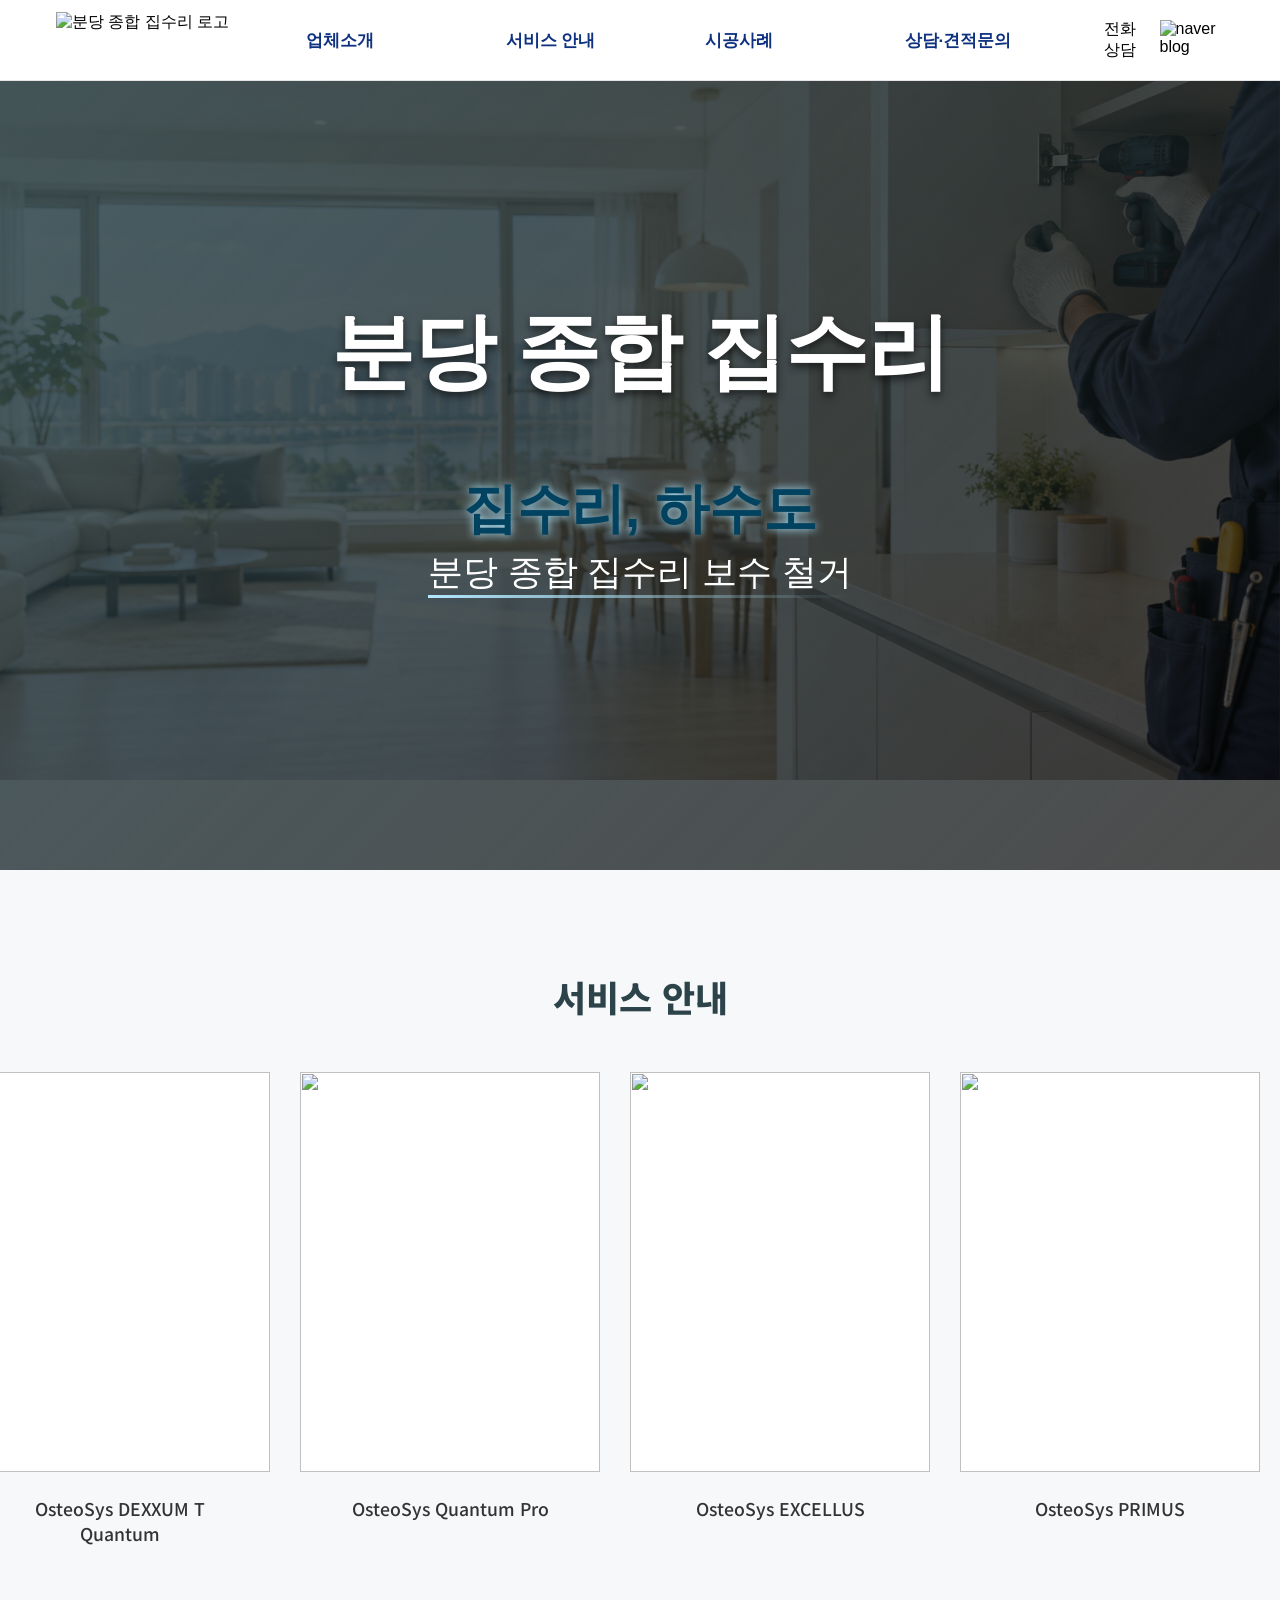
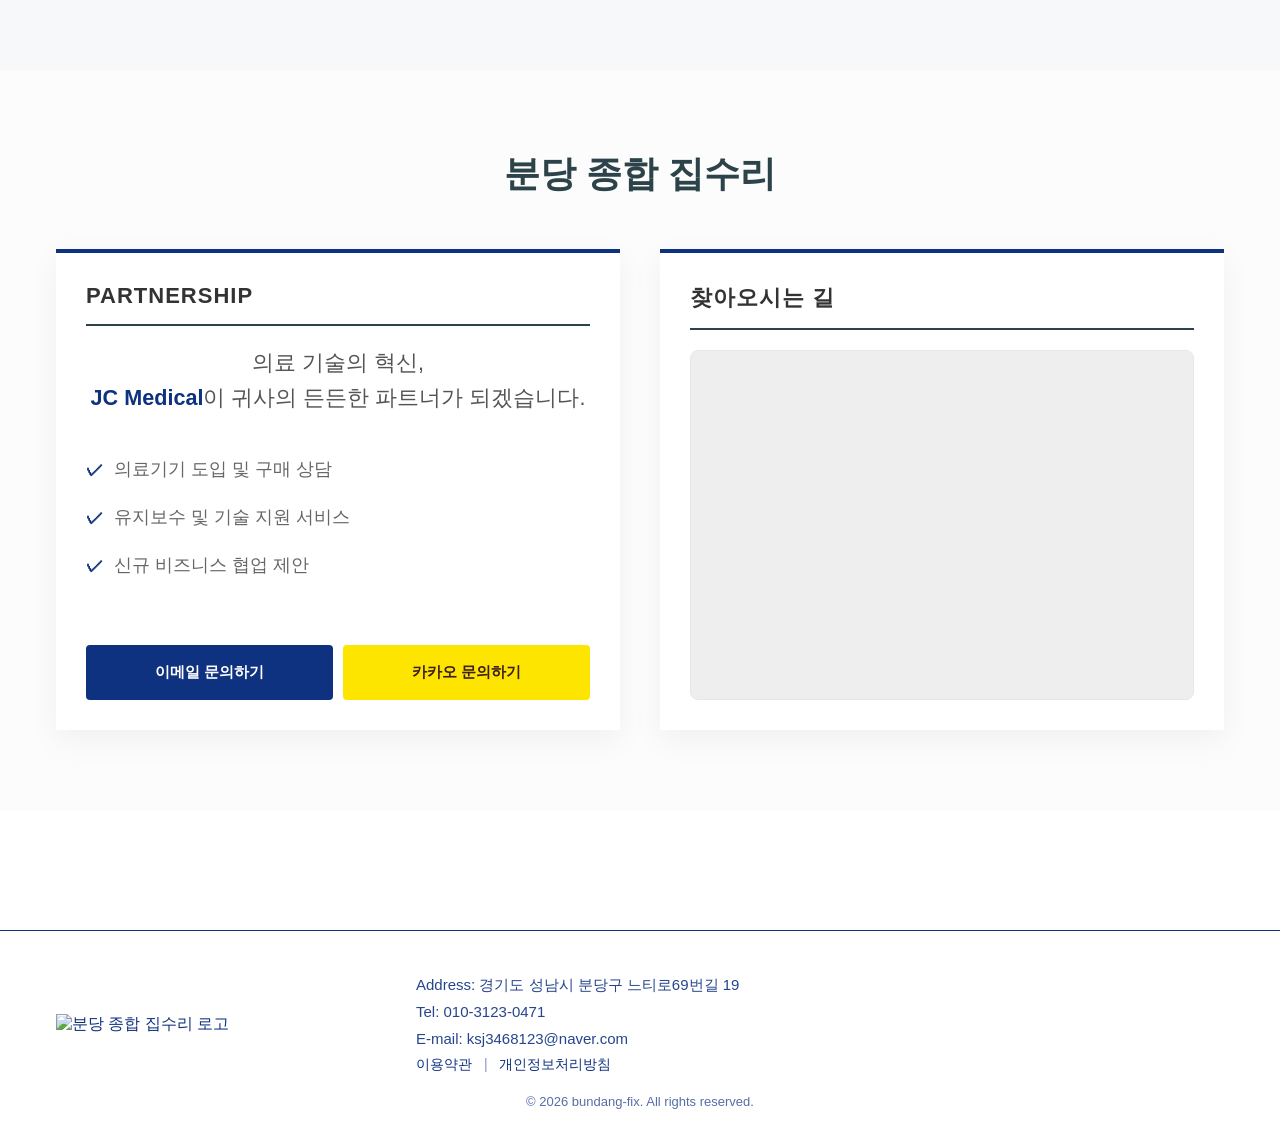
==== commit d0cf4d08: "Add files via upload" ====
--- a/index.html
+++ b/index.html
@@ -3,34 +3,42 @@
 <head>
   <meta charset="UTF-8">
   <meta name="viewport" content="width=device-width, initial-scale=1.0">
-  <title>분당 종합 집수리</title>
-  <meta name="description" content="분당 종합 집수리, 시설물 보수, 부분 철거, 하수도 및 배관 공사">
-  <meta name="keywords" content="분당 집수리, 분당 하수도, 종합 집수리, 히수도, 하수도 및 배관 공사, 시설물">
+  <title>분당 종합 집수리 | 보수·철거·하수도 공사</title>
+  <meta name="description" content="분당·성남 지역 종합 집수리, 시설물 보수, 부분 철거, 하수도 및 배관 공사 상담·시공">
   <meta name="robots" content="index, follow">
+  <meta name="author" content="분당 종합 집수리">
+  <meta name="theme-color" content="#0E3180">
+  <meta name="keywords" content="분당 집수리, 분당 하수도, 종합 집수리, 하수도, 하수도 및 배관 공사, 시설물">
+  <link rel="canonical" href="https://bundang-fix.netlify.app/">
   <meta property="og:type" content="website">
-  <meta property="og:title" content="분당 종합 집수리">
-  <meta property="og:description" content="분당 종합 집수리, 분당 하수도">
+  <meta property="og:locale" content="ko_KR">
+  <meta property="og:site_name" content="분당 종합 집수리">
+  <meta property="og:title" content="분당 종합 집수리 | 보수·철거·하수도 공사">
+  <meta property="og:description" content="분당·성남 지역 종합 집수리, 시설물 보수, 부분 철거, 하수도 및 배관 공사 상담">
   <meta property="og:url" content="https://bundang-fix.netlify.app/">
   <meta property="og:image" content="https://bundang-fix.netlify.app/img/logo.png">
+  <meta property="og:image:alt" content="분당 종합 집수리">
   <script type="application/ld+json">
   {
     "@context": "https://schema.org",
     "@type": "HomeAndConstructionBusiness",
+	"@id": "https://bundang-fix.netlify.app/#business",
     "name": "분당 종합 집수리",
-    "description": "분당 종합 집수리, 시설물 보수, 부분 철거, 하수도 및 배관 공사",
+    "description": "분당·성남 지역 종합 집수리, 시설물 보수, 부분 철거, 하수도 및 배관 공사",
     "url": "https://bundang-fix.netlify.app/",
+	"logo": "https://bundang-fix.netlify.app/img/logo.png",
+    "image": "https://bundang-fix.netlify.app/img/image.jpg",
     "telephone": "010-3123-0471",
     "address": {
       "@type": "PostalAddress",
 	  "postalCode": "13610",
-	  "addressRegion": "경기",
+	  "addressRegion": "경기도",
       "addressLocality": "성남시 분당구",
 	  "streetAddress": "느티로69번길 19"
     },
     "keywords": "분당 집수리, 분당 하수도, 종합 집수리, 히수도, 하수도 및 배관 공사, 시설물"
   }
   </script>
-  <meta name="author" content="bundang-fix">
   <link rel="icon" href="/favicon.ico">
   <link rel="icon" sizes="32x32" href="/favicon-32.png">
   <link rel="icon" sizes="192x192" href="/favicon-192.png">
@@ -42,7 +50,6 @@
   <link href="https://fonts.googleapis.com/css2?family=Noto+Sans+KR:wght@300;500;700&display=swap" rel="stylesheet">
   <!--<script type="text/javascript" src="//dapi.kakao.com/v2/maps/sdk.js?appkey=8cfbccd03d7ee80ea73496965b3babec"></script>-->
   <meta name="naver-site-verification" content="" />
-  <link rel="canonical" href="https://bundang-fix.netlify.app/">
 </head>
 <body>
 <header>
@@ -54,28 +61,27 @@
         <nav class="nav">
             <ul class="nav-menu">
                 <li class="nav-item">
-					<a href="#">회사소개 <span class="icon-plus">+</span><span class="icon-minus">-</span></a>
+					<a href="#">업체소개 <span class="icon-plus">+</span><span class="icon-minus">-</span></a>
 					<ul class="mobile-sub">
 						<li><a href="about.html">인사말</a></li>
 						<li><a href="about.html#location">오시는길</a></li>
 					</ul>
 				</li>
                 <li class="nav-item">
-					<a href="#">PRODUCT <span class="icon-plus">+</span><span class="icon-minus">-</span></a>
-					<ul class="mobile-sub">
-						<li><a href="products.html?cat=bmd">골밀도진단기 (BMD)</a></li>
-						<li><a href="products.html?cat=eswt">체외충격파 (ESWT)</a></li>
-					</ul>
+					<a href="products.html">서비스 안내</a>
+				</li>
+				<li class="nav-item">
+					<a href="notice.html">시공사례</a>
 				</li>
                 <li class="nav-item">
-					<a href="contact.html">문의하기</a>
+					<a href="contact.html">상담·견적문의</a>
 				</li>
             </ul>
         </nav>
 		
 		<div class="partner-logo">
-			<a href="http://pf.kakao.com/_pdvjn/chat" target="_blank"><img src="img/kakao.png" alt="kakao"></a>
-			<a href="https://blog.naver.com/ksj3468123" target="_blank"><img src="img/blog.png" alt="naver blog"></a>
+			<a href="tel:01031230471" class="call-bubble" aria-label="전화 상담하기">전화상담</a>
+			<a href="https://blog.naver.com/ksj3468123" target="_blank" rel="noopener noreferrer" aria-label="네이버 블로그 새 창으로 열기"><img src="img/blog.png" alt="naver blog"></a>
 		</div>
         
         <div class="hamburger">☰</div>
@@ -89,12 +95,15 @@
             </div>
         
             <div class="mega-col">
-				<a href="products.html?cat=bmd">골밀도진단기 (BMD)</a>
-				<a href="products.html?cat=eswt">체외충격파 (ESWT)</a>
+				<a href="products.html">서비스 안내</a>
+            </div>
+			
+			<div class="mega-col">
+				<a href="notice.html">시공사례</a>
             </div>
         
             <div class="mega-col">
-                <a href="contact.html">문의하기</a>
+                <a href="contact.html">상담·견적문의</a>
             </div>
         </div>
     </div>
@@ -183,7 +192,7 @@
 
 <section class="products">
   <div class="container">
-    <h2 class="section-title">Products</h2>
+    <h2 class="section-title">서비스 안내</h2>
   </div>
 
   <div class="showcase">
@@ -195,13 +204,13 @@
 
 <script>
 const products = [
-  { img: 'img/DT/DT 2.jpg', name: 'OsteoSys DEXXUM T', alt: '오스테오시스 DEXXUM T 골밀도진단기 - 제이씨메디칼(JC메디칼, jc메디칼) 의료기기', cate: 'bmd' },
-  { img: 'img/DTQ/DTQ_2.jpg', name: 'OsteoSys DEXXUM T Quantum', alt: '오스테오시스 DEXXUM T Quantum 골밀도진단기 - 제이씨메디칼(JC메디칼, jc메디칼) 의료기기', cate: 'bmd' },
-  { img: 'img/EXCELLUS/quantum-pro.png', name: 'OsteoSys Quantum Pro', alt: '오스테오시스 Quantum Pro 골밀도진단기 - 제이씨메디칼(JC메디칼, jc메디칼) 의료기기', cate: 'bmd' },
-  { img: 'img/EXCELLUS/EXCELLUS 1.png', name: 'OsteoSys EXCELLUS', alt: '오스테오시스 EXCELLUS 골밀도진단기 - 제이씨메디칼(JC메디칼, jc메디칼) 의료기기', cate: 'bmd' },
-  { img: 'img/PRIMUS/PRIMUS_1.jpg', name: 'OsteoSys PRIMUS', alt: '오스테오시스 PRIMUS 골밀도진단기 - 제이씨메디칼(JC메디칼, jc메디칼) 의료기기', cate: 'bmd' },
-  { img: 'img/eswt-bc4377-b.png', name: 'OsteoSys SoniCure F/R', alt: '오스테오시스 SoniCure F/R 체외충격파 - 제이씨메디칼(JC메디칼, jc메디칼) 의료기기', cate: 'eswt' },
-  { img: 'img/pro4_torr.jpg', name: 'TORR RF', alt: 'TORR RF - 제이씨메디칼(JC메디칼, jc메디칼) 의료기기', cate: 'ultrasound' },
+  { img: 'img/DT/DT 2.jpg', name: 'OsteoSys DEXXUM T', alt: '', cate: 'bmd' },
+  { img: 'img/DTQ/DTQ_2.jpg', name: 'OsteoSys DEXXUM T Quantum', alt: '', cate: 'bmd' },
+  { img: 'img/EXCELLUS/quantum-pro.png', name: 'OsteoSys Quantum Pro', alt: '', cate: 'bmd' },
+  { img: 'img/EXCELLUS/EXCELLUS 1.png', name: 'OsteoSys EXCELLUS', alt: '', cate: 'bmd' },
+  { img: 'img/PRIMUS/PRIMUS_1.jpg', name: 'OsteoSys PRIMUS', alt: '', cate: 'bmd' },
+  { img: 'img/eswt-bc4377-b.png', name: 'OsteoSys SoniCure F/R', alt: '', cate: 'eswt' },
+  { img: 'img/pro4_torr.jpg', name: 'TORR RF', alt: '', cate: 'ultrasound' },
 ];
 
 const slider = document.getElementById('productList');
@@ -378,7 +387,7 @@
   <div class="footer-inner">
 
     <div class="footer-logo-area">
-      <img src="img/logo.png" alt="분당 종합 집수리 로고" class="footer-logo">
+      <img src="img/logo_long.png" alt="분당 종합 집수리 로고" class="footer-logo">
     </div>
 	
 	<div class="footer-text-area">
@@ -398,7 +407,7 @@
   </div>
 
   <div class="footer-bottom">
-    © 2025 bundang-fix. All rights reserved.
+    © 2026 bundang-fix. All rights reserved.
   </div>
 </footer>
 <script>
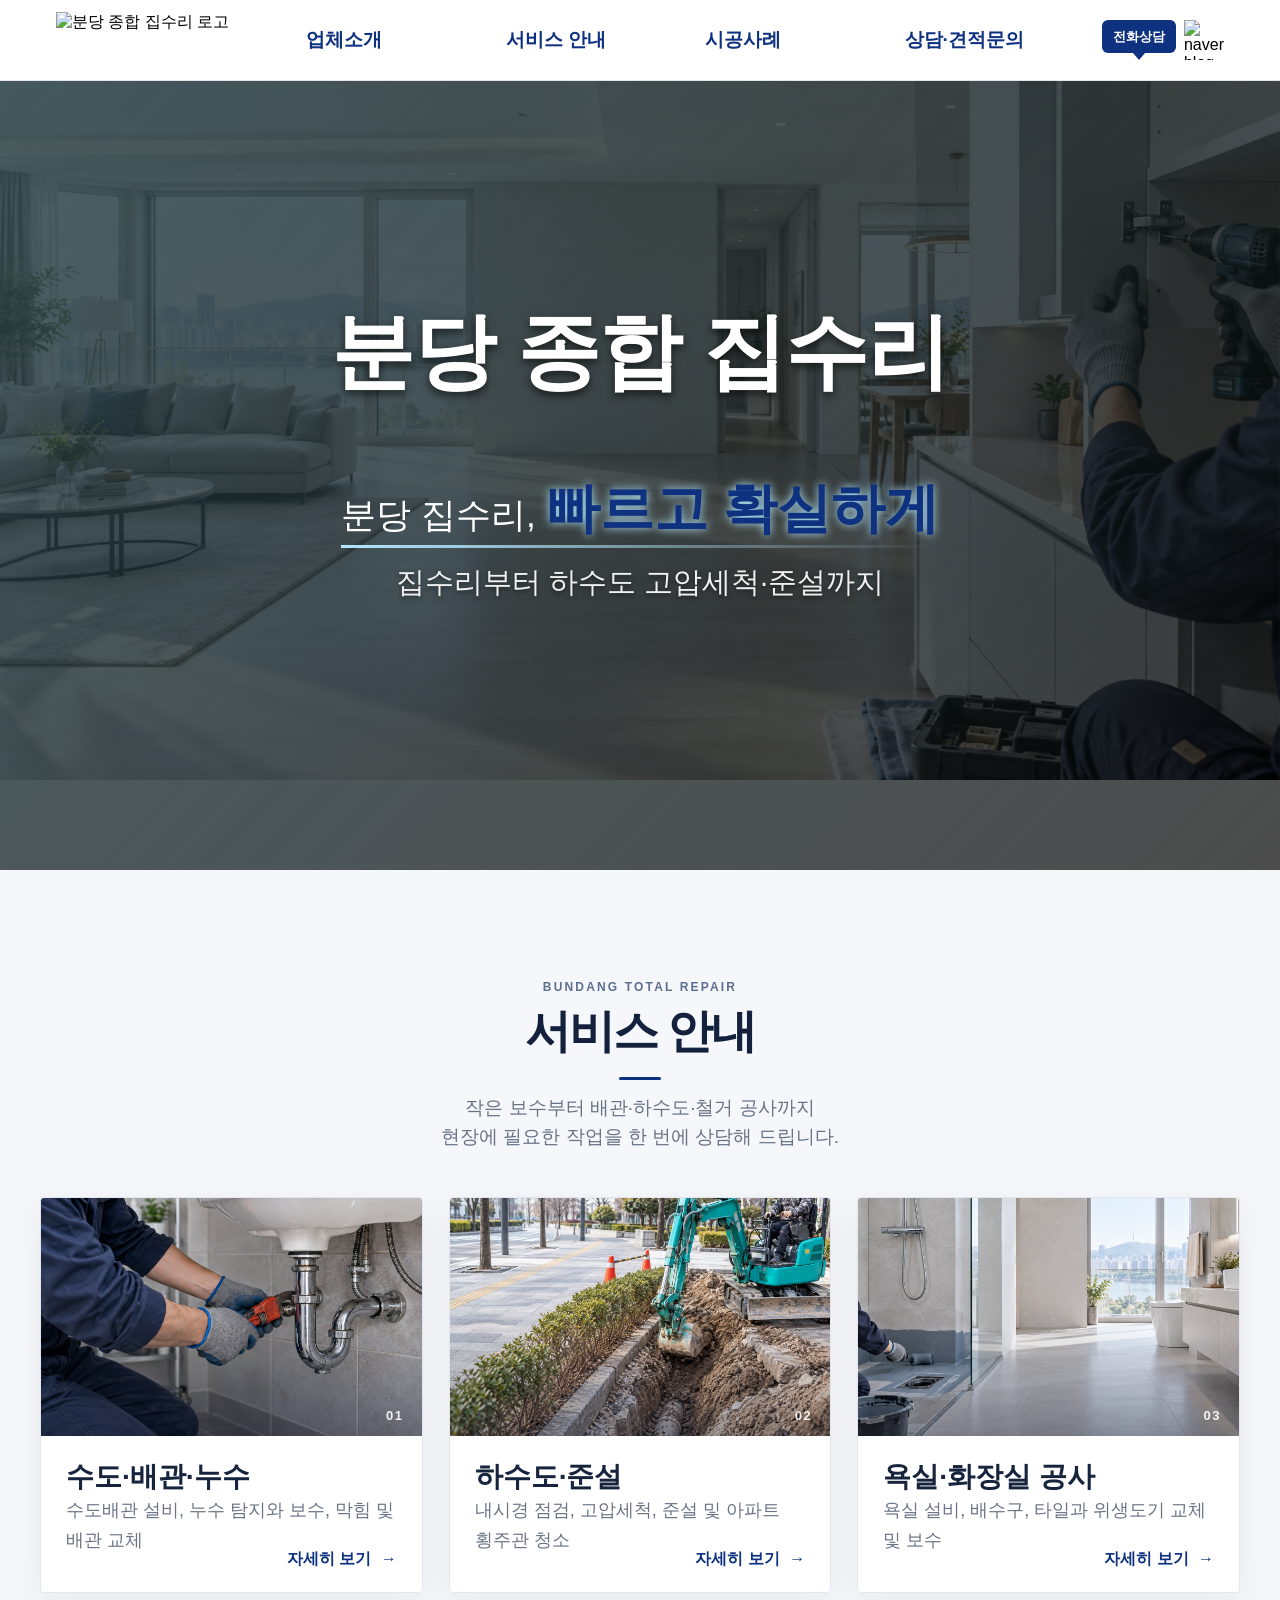
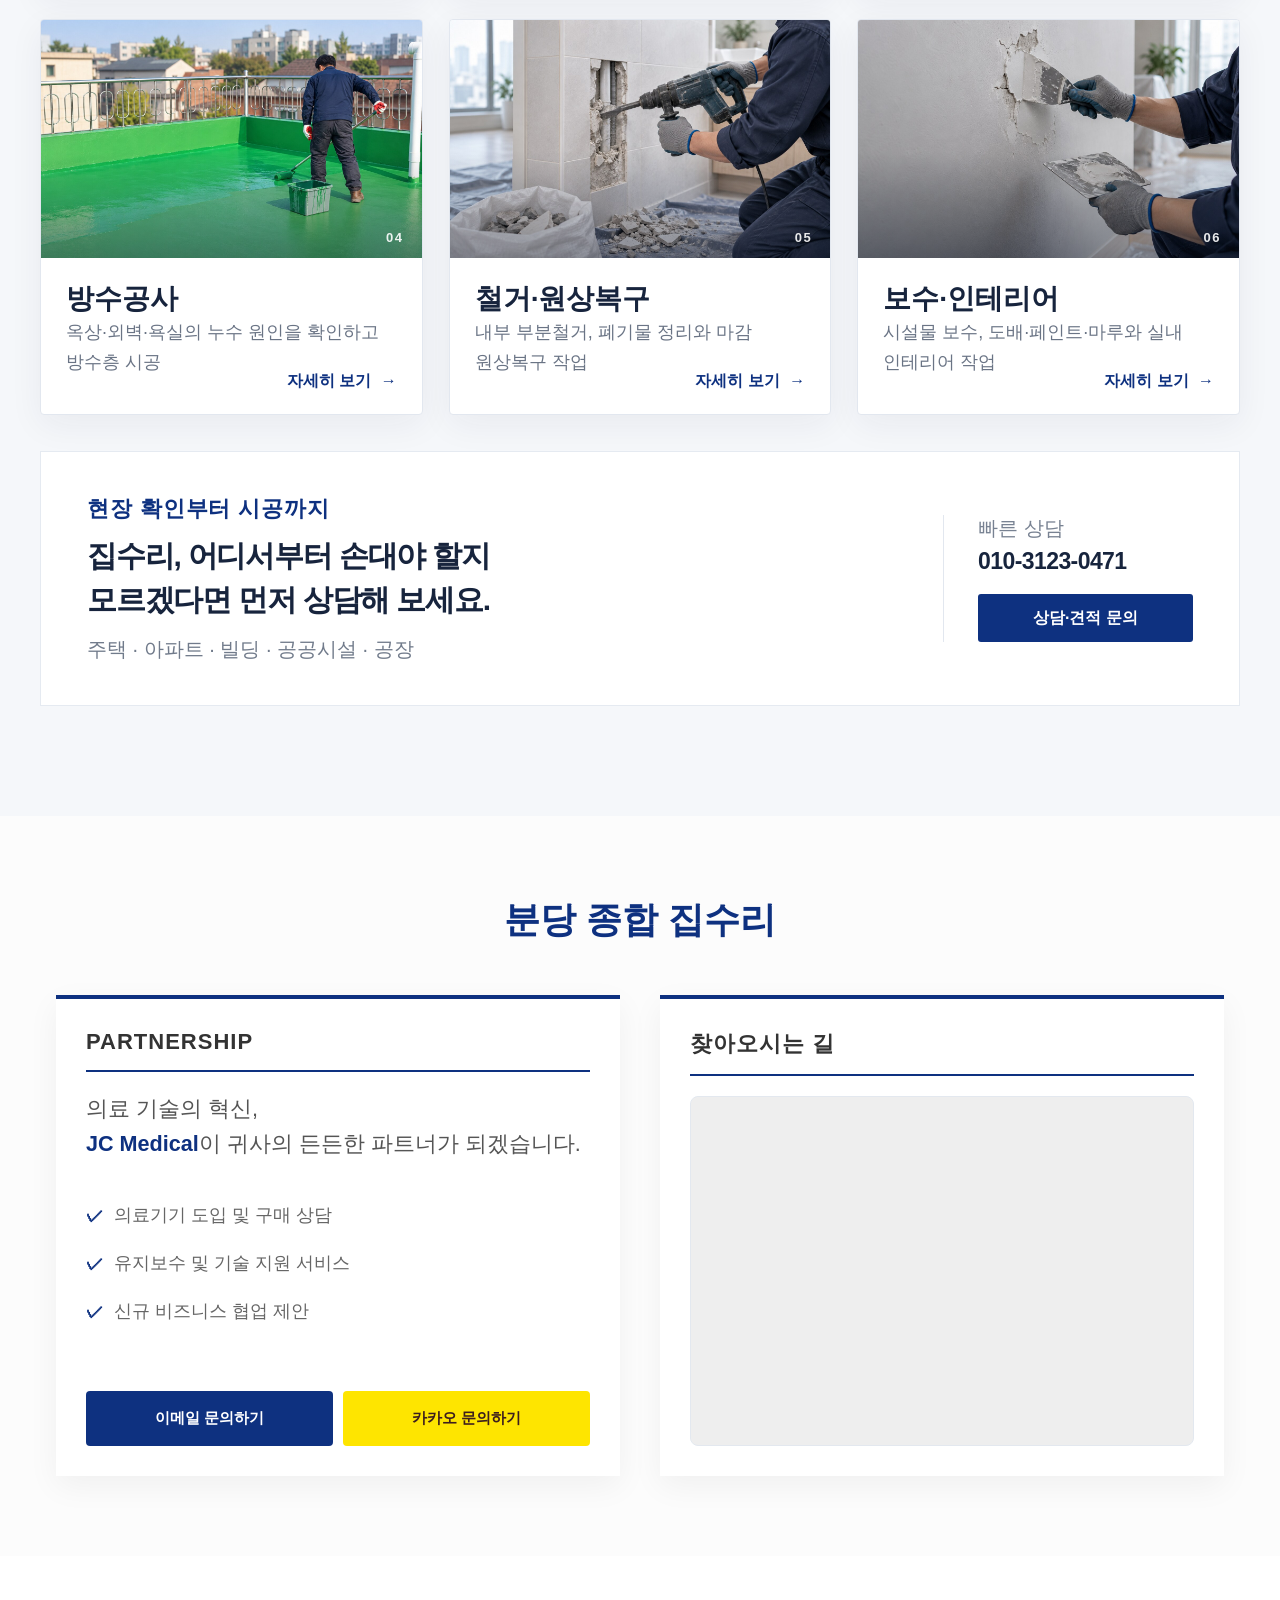
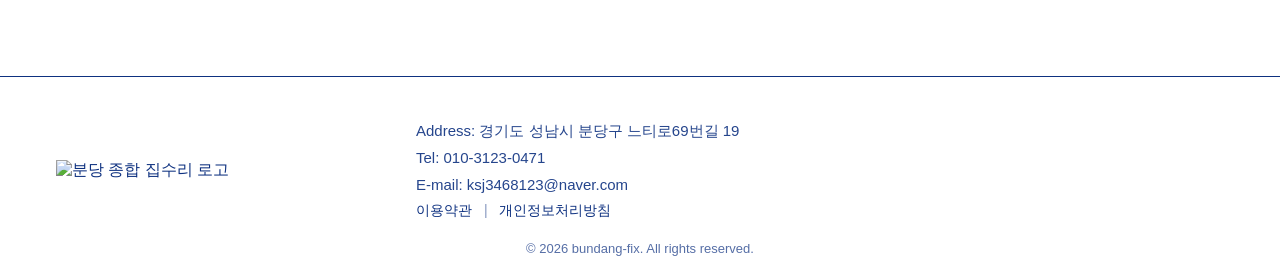
==== commit 58bb5949: "Add files via upload" ====
--- a/index.html
+++ b/index.html
@@ -3,40 +3,114 @@
 <head>
   <meta charset="UTF-8">
   <meta name="viewport" content="width=device-width, initial-scale=1.0">
-  <title>분당 종합 집수리 | 보수·철거·하수도 공사</title>
-  <meta name="description" content="분당·성남 지역 종합 집수리, 시설물 보수, 부분 철거, 하수도 및 배관 공사 상담·시공">
+  <title>분당 종합 집수리 | 하수도·누수·방수·철거·원상복구</title>
+  <meta name="description" content="분당·성남 지역 종합 집수리 전문. 수도·배관설비, 누수·방수, 욕실·화장실, 내부철거·원상복구, 인테리어와 하수관 고압세척·준설·내시경 촬영을 제공합니다.">
+  <meta name="keywords" content="분당 집수리, 성남 집수리, 분당 하수도, 분당 하수구, 하수도 공사, 하수구 막힘, 고압세척, 준설 작업, 하수관 내시경, 횡주관 청소, 수도배관 설비공사, 누수공사, 방수공사, 욕실공사, 화장실공사, 배관공사, 내부철거, 원상복구, 보수공사, 인테리어">
   <meta name="robots" content="index, follow">
   <meta name="author" content="분당 종합 집수리">
   <meta name="theme-color" content="#0E3180">
-  <meta name="keywords" content="분당 집수리, 분당 하수도, 종합 집수리, 하수도, 하수도 및 배관 공사, 시설물">
   <link rel="canonical" href="https://bundang-fix.netlify.app/">
+  <!-- SNS 및 카카오톡 공유 정보 -->
   <meta property="og:type" content="website">
   <meta property="og:locale" content="ko_KR">
   <meta property="og:site_name" content="분당 종합 집수리">
-  <meta property="og:title" content="분당 종합 집수리 | 보수·철거·하수도 공사">
-  <meta property="og:description" content="분당·성남 지역 종합 집수리, 시설물 보수, 부분 철거, 하수도 및 배관 공사 상담">
+  <meta property="og:title" content="분당 종합 집수리 | 하수도·누수·방수·철거·원상복구">
+  <meta property="og:description" content="집수리부터 수도·배관, 누수·방수, 욕실공사, 철거·원상복구와 하수관 고압세척·준설까지 전문적으로 작업합니다.">
   <meta property="og:url" content="https://bundang-fix.netlify.app/">
-  <meta property="og:image" content="https://bundang-fix.netlify.app/img/logo.png">
-  <meta property="og:image:alt" content="분당 종합 집수리">
+  <meta property="og:image" content="https://bundang-fix.netlify.app/img/logo_long.png">
+  <meta property="og:image:alt" content="분당 종합 집수리 작업 안내">
+  <meta name="twitter:card" content="summary_large_image">
+  <meta name="twitter:title" content="분당 종합 집수리">
+  <meta name="twitter:description" content="집수리·하수도·누수·방수·철거·원상복구 전문">
+  <meta name="twitter:image" content="https://bundang-fix.netlify.app/img/image.jpg">
   <script type="application/ld+json">
   {
     "@context": "https://schema.org",
     "@type": "HomeAndConstructionBusiness",
-	"@id": "https://bundang-fix.netlify.app/#business",
+    "@id": "https://bundang-fix.netlify.app/#business",
     "name": "분당 종합 집수리",
-    "description": "분당·성남 지역 종합 집수리, 시설물 보수, 부분 철거, 하수도 및 배관 공사",
+    "slogan": "분당 집수리, 빠르고 확실하게",
+    "description": "분당·성남 지역을 중심으로 수도·배관설비, 누수·방수, 욕실·화장실, 도배·목공·마감, 내부철거·원상복구, 인테리어 및 하수관 고압세척·준설·내시경 촬영 서비스를 제공하는 종합 집수리 업체입니다.",
     "url": "https://bundang-fix.netlify.app/",
-	"logo": "https://bundang-fix.netlify.app/img/logo.png",
-    "image": "https://bundang-fix.netlify.app/img/image.jpg",
-    "telephone": "010-3123-0471",
+    "logo": "https://bundang-fix.netlify.app/img/logo_long.png",
+    "image": "https://bundang-fix.netlify.app/img/logo_long.png",
+    "telephone": "+82-10-3123-0471",
+    "sameAs": [
+      "https://blog.naver.com/ksj3468123"
+    ],
     "address": {
       "@type": "PostalAddress",
-	  "postalCode": "13610",
-	  "addressRegion": "경기도",
+      "postalCode": "13610",
+      "addressCountry": "KR",
+      "addressRegion": "경기도",
       "addressLocality": "성남시 분당구",
-	  "streetAddress": "느티로69번길 19"
+      "streetAddress": "느티로69번길 19"
     },
-    "keywords": "분당 집수리, 분당 하수도, 종합 집수리, 히수도, 하수도 및 배관 공사, 시설물"
+    "areaServed": [
+      {
+        "@type": "AdministrativeArea",
+        "name": "성남시"
+      },
+      {
+        "@type": "AdministrativeArea",
+        "name": "분당구"
+      }
+    ],
+    "hasOfferCatalog": {
+      "@type": "OfferCatalog",
+      "name": "분당 종합 집수리 서비스",
+      "itemListElement": [
+        {
+          "@type": "Offer",
+          "itemOffered": {
+            "@type": "Service",
+            "name": "수도·배관·누수공사",
+            "description": "수도배관 설비공사, 각종 배관공사, 누수 점검 및 누수 보수공사"
+          }
+        },
+        {
+          "@type": "Offer",
+          "itemOffered": {
+            "@type": "Service",
+            "name": "하수구·하수도 공사",
+            "description": "하수구 막힘, 하수도 공사, 맨홀 작업, 하수관 내시경 촬영"
+          }
+        },
+        {
+          "@type": "Offer",
+          "itemOffered": {
+            "@type": "Service",
+            "name": "고압세척·준설 작업",
+            "description": "전문 장비차량을 이용한 하수관 고압세척, 준설흡입 및 아파트 횡주관 청소"
+          }
+        },
+        {
+          "@type": "Offer",
+          "itemOffered": {
+            "@type": "Service",
+            "name": "욕실·화장실·방수공사",
+            "description": "욕실과 화장실 보수, 타일 및 대리석 시공, 누수 부위 방수공사"
+          }
+        },
+        {
+          "@type": "Offer",
+          "itemOffered": {
+            "@type": "Service",
+            "name": "내부철거·원상복구",
+            "description": "건물 내부 부분철거, 시설물 철거, 청소 및 원상복구 작업"
+          }
+        },
+        {
+          "@type": "Offer",
+          "itemOffered": {
+            "@type": "Service",
+            "name": "종합 집수리·인테리어",
+            "description": "전기, 수도, 블라인드, 목공, 도배, 페인트, 마루, 타일, 각종 보수 및 인테리어 작업"
+          }
+        }
+      ]
+    },
+    "keywords": ["분당 집수리","성남 집수리","분당 하수도","하수구 막힘","고압세척","준설 작업","횡주관 청소","수도배관 설비공사","누수공사","방수공사","욕실공사","내부철거","원상복구","보수공사","인테리어"]
   }
   </script>
   <link rel="icon" href="/favicon.ico">
@@ -45,12 +119,17 @@
   <link rel="apple-touch-icon" href="/favicon-180.png">
   <link rel="stylesheet" href="css/style.css?v260122">
   <link rel="stylesheet" href="https://cdn.jsdelivr.net/npm/swiper@11/swiper-bundle.min.css">
+  <link rel="stylesheet" href="https://fonts.googleapis.com/css2?family=Noto+Sans+KR:wght@300;500;700&display=swap">
   <script src="https://cdn.jsdelivr.net/npm/@supabase/supabase-js@2"></script>
   <script src="https://cdn.jsdelivr.net/npm/swiper@11/swiper-bundle.min.js"></script>
-  <link href="https://fonts.googleapis.com/css2?family=Noto+Sans+KR:wght@300;500;700&display=swap" rel="stylesheet">
-  <!--<script type="text/javascript" src="//dapi.kakao.com/v2/maps/sdk.js?appkey=8cfbccd03d7ee80ea73496965b3babec"></script>-->
-  <meta name="naver-site-verification" content="" />
+  <!--
+  <script
+    src="https://dapi.kakao.com/v2/maps/sdk.js?appkey=발급받은_JavaScript_키"
+  ></script>
+  -->
+  <meta name="naver-site-verification" content="">
 </head>
+
 <body>
 <header>
     <div class="header-inner">
@@ -68,7 +147,15 @@
 					</ul>
 				</li>
                 <li class="nav-item">
-					<a href="products.html">서비스 안내</a>
+					<a href="#">서비스 안내 <span class="icon-plus">+</span><span class="icon-minus">-</span></a>
+					<ul class="mobile-sub">
+						<li><a href="service.html?cat=11">하수구·하수도</a></li>
+						<li><a href="service.html?cat=21">고압세척·준설</a></li>
+						<li><a href="service.html?cat=31">수도·배관·누수</a></li>
+						<li><a href="service.html?cat=41">욕실·화장실·방수</a></li>
+						<li><a href="service.html?cat=51">집수리·인테리어</a></li>
+						<li><a href="service.html?cat=61">철거·원상복구</a></li>
+					</ul>
 				</li>
 				<li class="nav-item">
 					<a href="notice.html">시공사례</a>
@@ -95,7 +182,12 @@
             </div>
         
             <div class="mega-col">
-				<a href="products.html">서비스 안내</a>
+				<a href="service.html?cat=11">하수구·하수도</a>
+				<a href="service.html?cat=21">고압세척·준설</a>
+				<a href="service.html?cat=31">수도·배관·누수</a>
+				<a href="service.html?cat=41">욕실·화장실·방수</a>
+				<a href="service.html?cat=51">집수리·인테리어</a>
+				<a href="service.html?cat=61">철거·원상복구</a>
             </div>
 			
 			<div class="mega-col">
@@ -114,9 +206,8 @@
   <div class="hero-inner">
     <div class="hero-text">
 	  <h1><span class="hero-title">분당 종합 집수리</span><br>
-	   <span class="fx-underline">
-	   <span class="point">집수리, 하수도</span> <br>분당 종합 집수리 보수 철거
-	   </span>
+	   <span class="fx-underline">분당 집수리, <strong  class="point">빠르고 확실하게</strong ></span>
+	    <small>집수리부터 하수도 고압세척·준설까지</small>
 	  </h1>
 	</div>
   </div>
@@ -190,160 +281,403 @@
 }
 </style>
 
-<section class="products">
+<!-- 기존 <section class="products">부터 해당 서비스 슬라이드의 </script>, </style>까지 지우고 아래 코드로 교체하세요. -->
+<section class="products" aria-labelledby="serviceTitle">
   <div class="container">
-    <h2 class="section-title">서비스 안내</h2>
-  </div>
-
-  <div class="showcase">
-    <div class="swiper productSwiper">
-      <div class="slider swiper-wrapper" id="productList"></div>
+    <div class="service-heading">
+      <span class="service-eyebrow">BUNDANG TOTAL REPAIR</span>
+      <h2 class="section-title" id="serviceTitle">서비스 안내</h2>
+      <p class="service-intro">
+        작은 보수부터 배관·하수도·철거 공사까지<br>
+        현장에 필요한 작업을 한 번에 상담해 드립니다.
+      </p>
+    </div>
+
+    <div class="service-grid">
+      <a class="service-card" href="service.html?cat=31">
+        <div class="service-image">
+          <img src="img/service/service-pipe.jpg" alt="세면대 하부 수도 배관을 점검하고 수리하는 모습" loading="lazy">
+          <span class="service-number" aria-hidden="true">01</span>
+        </div>
+        <div class="service-content">
+          <h3>수도·배관·누수</h3>
+          <p>수도배관 설비, 누수 탐지와 보수, 막힘 및 배관 교체</p>
+          <span class="service-more">자세히 보기 <i aria-hidden="true">→</i></span>
+        </div>
+      </a>
+
+      <a class="service-card" href="service.html?cat=41">
+        <div class="service-image">
+          <img src="img/service/service-sewer.jpg" alt="소형 굴착기로 하수도와 지중 배관을 시공하는 모습" loading="lazy">
+          <span class="service-number" aria-hidden="true">02</span>
+        </div>
+        <div class="service-content">
+          <h3>하수도·준설</h3>
+          <p>내시경 점검, 고압세척, 준설 및 아파트 횡주관 청소</p>
+          <span class="service-more">자세히 보기 <i aria-hidden="true">→</i></span>
+        </div>
+      </a>
+
+      <a class="service-card" href="service.html?cat=11">
+        <div class="service-image">
+          <img src="img/service/service-bathroom.jpg" alt="욕실 바닥과 배수구를 정비하는 모습" loading="lazy">
+          <span class="service-number" aria-hidden="true">03</span>
+        </div>
+        <div class="service-content">
+          <h3>욕실·화장실 공사</h3>
+          <p>욕실 설비, 배수구, 타일과 위생도기 교체 및 보수</p>
+          <span class="service-more">자세히 보기 <i aria-hidden="true">→</i></span>
+        </div>
+      </a>
+
+      <a class="service-card" href="service.html">
+        <div class="service-image">
+          <img src="img/service/service-waterproof.jpg" alt="옥상 바닥에 방수재를 시공하는 모습" loading="lazy">
+          <span class="service-number" aria-hidden="true">04</span>
+        </div>
+        <div class="service-content">
+          <h3>방수공사</h3>
+          <p>옥상·외벽·욕실의 누수 원인을 확인하고 방수층 시공</p>
+          <span class="service-more">자세히 보기 <i aria-hidden="true">→</i></span>
+        </div>
+      </a>
+
+      <a class="service-card" href="service.html">
+        <div class="service-image">
+          <img src="img/service/service-demolition.jpg" alt="실내 벽체를 철거하고 정리하는 작업 모습" loading="lazy">
+          <span class="service-number" aria-hidden="true">05</span>
+        </div>
+        <div class="service-content">
+          <h3>철거·원상복구</h3>
+          <p>내부 부분철거, 폐기물 정리와 마감 원상복구 작업</p>
+          <span class="service-more">자세히 보기 <i aria-hidden="true">→</i></span>
+        </div>
+      </a>
+
+      <a class="service-card" href="service.html">
+        <div class="service-image">
+          <img src="img/service/service-repair.jpg" alt="실내 벽면을 보수하고 마감하는 작업 모습" loading="lazy">
+          <span class="service-number" aria-hidden="true">06</span>
+        </div>
+        <div class="service-content">
+          <h3>보수·인테리어</h3>
+          <p>시설물 보수, 도배·페인트·마루와 실내 인테리어 작업</p>
+          <span class="service-more">자세히 보기 <i aria-hidden="true">→</i></span>
+        </div>
+      </a>
+    </div>
+
+	<div class="service-consult">
+      <div class="service-consult-copy">
+        <span class="service-consult-label">현장 확인부터 시공까지</span>
+        <strong>집수리, 어디서부터 손대야 할지<br>모르겠다면 먼저 상담해 보세요.</strong>
+        <p>주택 · 아파트 · 빌딩 · 공공시설 · 공장</p>
+      </div>
+
+      <div class="service-consult-action">
+        <span>빠른 상담</span>
+        <a class="service-consult-tel" href="tel:01031230471">010-3123-0471</a>
+        <a class="service-consult-btn" href="contact.html">상담·견적 문의</a>
+      </div>
     </div>
   </div>
 </section>
-
-<script>
-const products = [
-  { img: 'img/DT/DT 2.jpg', name: 'OsteoSys DEXXUM T', alt: '', cate: 'bmd' },
-  { img: 'img/DTQ/DTQ_2.jpg', name: 'OsteoSys DEXXUM T Quantum', alt: '', cate: 'bmd' },
-  { img: 'img/EXCELLUS/quantum-pro.png', name: 'OsteoSys Quantum Pro', alt: '', cate: 'bmd' },
-  { img: 'img/EXCELLUS/EXCELLUS 1.png', name: 'OsteoSys EXCELLUS', alt: '', cate: 'bmd' },
-  { img: 'img/PRIMUS/PRIMUS_1.jpg', name: 'OsteoSys PRIMUS', alt: '', cate: 'bmd' },
-  { img: 'img/eswt-bc4377-b.png', name: 'OsteoSys SoniCure F/R', alt: '', cate: 'eswt' },
-  { img: 'img/pro4_torr.jpg', name: 'TORR RF', alt: '', cate: 'ultrasound' },
-];
-
-const slider = document.getElementById('productList');
-
-function createItems(target) {
-  // 3번 반복해서 넣기
-  for (let i = 0; i < 3; i++) {
-    products.forEach(p => {
-      const div = document.createElement('div');
-      div.className = 'item swiper-slide';
-
-      div.innerHTML = `
-        <a href="products.html?cat=${p.cate}">
-          <div class="img-box">
-            <img src="${p.img}" alt="${p.alt}" loading="lazy">
-          </div>
-          <div class="info">
-            <div class="name">${p.name}</div>
-          </div>
-        </a>
-      `;
-
-      target.appendChild(div);
-    });
-  }
-}
-
-window.addEventListener('load', () => {
-  createItems(slider);
-
-  const isMobile = window.innerWidth <= 768;
-
-  new Swiper('.productSwiper', {
-    slidesPerView: 'auto',
-    spaceBetween: isMobile ? 16 : 30,
-
-    loop: true,
-    loopAdditionalSlides: 10,
-    loopedSlides: 20,
-
-    autoplay: {
-      delay: 0,
-      disableOnInteraction: false,
-    },
-
-    speed: isMobile ? 6000 : 10000, // 👈 핵심
-
-    freeMode: true,
-    freeModeMomentum: false,
-
-    grabCursor: true,
-  });
-});
-</script>
-
 <style>
-:root {
-  --primary-color: #2c3e50;
-  --bg-color: #F6F8F9;
-  --card-bg: #ffffff;
-  --text-color: #333;
-  --ani-speed: 120s; /* 슬라이드 속도 조절 (숫자가 커질수록 느려짐) */
-}
-
+/* 서비스 안내 섹션 — style.css 마지막에 붙여 넣으세요. */
 .products {
-  padding: 100px 0;
-  background: var(--bg-color);
-  font-family: 'Noto Sans KR', sans-serif;
+  padding: 110px 16px;
+  background: #f5f7fa;
   overflow: hidden;
 }
 
-.container {
+.products .container {
+  width: 100%;
+  max-width: 1200px;
+  margin: 0 auto;
+  padding: 0;
+  text-align: left;
+}
+
+.service-heading {
+  position: relative;
+  margin-bottom: 46px;
   text-align: center;
-  margin-bottom: 50px;
-}
-
-.showcase {
-  width: 100%;
+}
+
+.service-eyebrow {
+  display: block;
+  margin-bottom: 10px;
+  color: #5c6f91;
+  font-size: 12px;
+  font-weight: 700;
+  letter-spacing: .18em;
+}
+
+.products .section-title {
+  margin: 0 0 14px;
+  padding: 0;
+  color: #14213d;
+  font-size: clamp(32px, 4vw, 46px);
+  font-weight: 800;
+  line-height: 1.2;
+  letter-spacing: -.045em;
+}
+
+.products .section-title::after {
+  content: "";
+  display: block;
+  width: 42px;
+  height: 3px;
+  margin: 18px auto 0;
+  border-radius: 999px;
+  background: #0e3180;
+}
+
+.service-intro {
+  color: #687386;
+  font-size: 19px;
+  line-height: 1.5;
+  word-break: keep-all;
+}
+
+.service-grid {
+  display: grid;
+  grid-template-columns: repeat(3, minmax(0, 1fr));
+  gap: 26px;
+}
+
+.service-card {
+  display: block;
+  min-width: 0;
   overflow: hidden;
-}
-
-
-.slider {
-  display: flex;
-}
-
-.slider .item {
-  width: 300px;
-  margin-right: 30px;
-}
-
-.slider .item:hover {
-  transform: translateY(-10px);
-}
-
-.slider .item .img-box {
-  width: 100%;
-  aspect-ratio: 3 / 4;
+  border: 1px solid #e2e7ef;
+  border-radius: 4px;
+  background: #fff;
+  box-shadow: 0 10px 34px rgba(27, 42, 70, .06);
+  transition: transform .3s ease, border-color .3s ease, box-shadow .3s ease;
+}
+
+.service-card:hover {
+  transform: translateY(-7px);
+  border-color: rgba(14, 49, 128, .25);
+  box-shadow: 0 18px 42px rgba(27, 42, 70, .13);
+}
+
+.service-image {
+  position: relative;
+  aspect-ratio: 16 / 10;
   overflow: hidden;
-  background: #fff;
-}
-
-.slider img {
+  background: #dfe5ec;
+}
+
+.service-image::after {
+  content: "";
+  position: absolute;
+  inset: 0;
+  background: linear-gradient(180deg, transparent 55%, rgba(10, 20, 38, .38) 100%);
+  pointer-events: none;
+}
+
+.service-image img {
+  display: block;
   width: 100%;
   height: 100%;
-  object-fit: contain;
-  /* 이미지를 더 선명하게 렌더링하도록 강제 */
-  image-rendering: -webkit-optimize-contrast; /* 크롬, 사파리 등 */
-  image-rendering: crisp-edges;
-  
-  /* 변형(transform) 시 발생할 수 있는 흐림 방지 */
-  backface-visibility: hidden;
-  -webkit-backface-visibility: hidden;
-  transform: translateZ(0); /* 하드웨어 가속 강제 */
-}
-
-.info { padding: 24px; text-align: center; }
-.info .name { font-size: 1.1rem; font-weight: 500; color: var(--text-color); }
-
-.productSwiper {
-  overflow: hidden;
-}
-
-.swiper-wrapper {
-  transition-timing-function: linear !important;
-}
-
-@media (max-width: 768px) {
-  .slider .item {
-    width: 220px;
-    margin-right: 16px;
+  object-fit: cover;
+  image-rendering: auto;
+  transition: transform .55s ease;
+}
+
+.service-card:hover .service-image img {
+  transform: scale(1.045);
+}
+
+.service-number {
+  position: absolute;
+  right: 18px;
+  bottom: 13px;
+  z-index: 1;
+  color: rgba(255, 255, 255, .9);
+  font-size: 13px;
+  font-weight: 700;
+  letter-spacing: .12em;
+}
+
+.service-content {
+  position: relative;
+  min-height: 155px;
+  padding: 22px 25px 17px;
+}
+
+.service-content h3 {
+  color: #17243d;
+  font-size: 28px;
+  font-weight: 800;
+  line-height: 1.35;
+}
+
+.service-content p {
+  margin: 0 0 20px;
+  color: #6a7485;
+  font-size: 18px;
+  line-height: 1.65;
+  word-break: keep-all;
+}
+
+.service-more {
+  position: absolute;
+  right: 25px;
+  bottom: 22px;
+  color: #0e3180;
+  font-size: 16px;
+  font-weight: 700;
+}
+
+.service-more i {
+  display: inline-block;
+  margin-left: 5px;
+  font-style: normal;
+  transition: transform .25s ease;
+}
+
+.service-card:hover .service-more i {
+  transform: translateX(4px);
+}
+
+.service-consult {
+  display: grid;
+  grid-template-columns: minmax(0, 1fr) 250px;
+  gap: 44px;
+  align-items: center;
+  margin-top: 36px;
+  padding: 42px 46px;
+  border: 1px solid #e5eaf1;
+  background: #fff;
+}
+
+.service-consult-copy {
+  min-width: 0;
+}
+
+.service-consult-label {
+  display: block;
+  margin-bottom: 10px;
+  color: #0e3180;
+  font-size: 22px;
+  font-weight: 700;
+  letter-spacing: .04em;
+}
+
+.service-consult-copy strong {
+  display: block;
+  color: #17243d;
+  font-size: clamp(22px, 2.4vw, 30px);
+  font-weight: 800;
+  line-height: 1.45;
+  letter-spacing: -.04em;
+  word-break: keep-all;
+}
+
+.service-consult-copy p {
+  margin: 15px 0 0;
+  color: #717b8b;
+  font-size: 20px;
+  font-weight: 500;
+  word-break: keep-all;
+}
+
+.service-consult-action {
+  padding-left: 34px;
+  border-left: 1px solid #e2e7ef;
+}
+
+.service-consult-action > span {
+  display: block;
+  margin-bottom: 5px;
+  color: #788292;
+  font-size: 20px;
+  font-weight: 500;
+}
+
+.service-consult-tel {
+  display: block;
+  margin-bottom: 17px;
+  color: #17243d;
+  font-size: 23px;
+  font-weight: 800;
+  line-height: 1.3;
+  letter-spacing: -.025em;
+  white-space: nowrap;
+}
+
+.service-consult-btn {
+  display: inline-flex;
+  align-items: center;
+  justify-content: center;
+  width: 100%;
+  min-height: 48px;
+  padding: 0 22px;
+  border-radius: 3px;
+  color: #fff;
+  background: #0e3180;
+  font-size: 16px;
+  font-weight: 700;
+  white-space: nowrap;
+  transition: background-color .25s ease, transform .25s ease;
+}
+
+.service-consult-btn:hover {
+  background: #163f99;
+  transform: translateY(-2px);
+}
+
+@media (max-width: 900px) {
+  .products { padding: 82px 16px; }
+  .service-grid { grid-template-columns: repeat(2, minmax(0, 1fr)); }
+  .service-consult {
+    grid-template-columns: minmax(0, 1fr) 220px;
+    gap: 28px;
+    padding: 36px 32px;
   }
-}
+
+  .service-consult-action { padding-left: 28px; }
+}
+
+@media (max-width: 600px) {
+  .products { padding: 64px 14px; }
+  .service-heading { margin-bottom: 32px; }
+  .products .section-title { font-size: 32px; }
+  .service-intro { font-size: 14px; }
+  .service-grid { grid-template-columns: 1fr; gap: 18px; }
+  .service-card:hover { transform: none; }
+  .service-content { min-height: 166px; padding: 22px 20px 20px; }
+  .service-content::before { left: 20px; }
+  .service-content h3 { font-size: 20px; }
+  .service-more { right: 20px; bottom: 19px; }
+  .service-consult {
+    grid-template-columns: 1fr;
+    gap: 24px;
+    margin-top: 24px;
+    padding: 30px 22px 22px;
+  }
+
+  .service-consult-copy strong { font-size: 23px; }
+
+  .service-consult-action {
+    padding: 22px 0 0;
+    border-top: 1px solid #e2e7ef;
+    border-left: 0;
+  }
+
+  .service-consult-tel { font-size: 22px; }
+}
+
+@media (prefers-reduced-motion: reduce) {
+  .service-card,
+  .service-image img,
+  .service-more i,
+  .service-consult-btn { transition: none; }
+}
+
 </style>
 
 <section class="notice-map-section">
@@ -462,7 +796,7 @@
 .section-title {
     font-size: 36px;
     font-weight: 800;
-    color: #2C4349; /* 포인트 컬러 */
+    color: #0E3180
     text-align: center;
     margin-bottom: 50px;
     text-transform: uppercase;
@@ -479,7 +813,7 @@
     display: flex;
     justify-content: space-between;
     align-items: center;
-    border-bottom: 2px solid #2C4349;
+    border-bottom: 2px solid #0E3180;
     padding-bottom: 15px;
     margin-bottom: 20px;
 }
--- a/css/style.css
+++ b/css/style.css
@@ -48,15 +48,62 @@
   grid-column: 7;
   display: flex;
   justify-content: flex-end;
+  align-items: flex-start;
+  gap: 8px; height: 40px;
+}
+
+.call-bubble {
+  position: relative;
+  display: inline-flex;
   align-items: center;
-  gap: 10px;
-}
-
-.partner-logo a img {
-    height: 40px;
-    width: auto;
-    cursor: pointer;
-    display: block;
+  justify-content: center;
+
+  /* 기존 40px에서 33px로 변경 */
+  height: 33px;
+  padding: 0 11px;
+
+  color: #ffffff;
+  background-color: #0E3180;
+  border-radius: 6px;
+
+  font-size: 13px;
+  font-weight: 700;
+  line-height: 1;
+  white-space: nowrap;
+
+  transition:
+    background-color 0.2s ease,
+    transform 0.2s ease;
+}
+
+.call-bubble::after {
+  content: "";
+  position: absolute;
+
+  left: 50%;
+  bottom: -7px;
+  transform: translateX(-50%);
+
+  width: 0;
+  height: 0;
+
+  border-left: 6px solid transparent;
+  border-right: 6px solid transparent;
+  border-top: 7px solid #0E3180;
+}
+
+.header-blog,
+.partner-logo a:not(.call-bubble) {
+  display: flex;
+  align-items: flex-start;
+}
+
+.partner-logo img {
+  display: block;
+  width: auto;
+
+  /* 블로그는 꼬리를 포함한 전체 높이 */
+  height: 40px;
 }
 
 .nav {
@@ -74,7 +121,7 @@
   display: flex;
   align-items: center;
   justify-content: flex-start;
-  font-size: 17px;
+  font-size: 19px;
   font-weight: 600;
   color: #0E3180;
   cursor: pointer;
@@ -183,7 +230,7 @@
 }
 .hero h1 { font-size: 2.2rem; margin-bottom: 1.2rem; line-height: 1.2; text-shadow: none; color: #fff; }
 .hero p { font-size: 1.3rem; margin-bottom: 2.5rem; color: rgba(255,255,255,0.9); }
-.point  {color:#d1ffe9; font-size: 3.2rem;}
+.point  {color:#0E3180; font-size: 3.2rem;}
 .fx-underline{position:relative; color:#fff; text-shadow:4px 7px 7px #333;}
 .fx-underline::after{content:""; position:absolute; left:0; right:0; bottom:-3px; z-index: -2; height:10px; background:linear-gradient(90deg,#b2f1d6,#0E3180); transform:scaleX(0); transform-origin: left; animation:underline 1.2s .5s ease-out forwards}
 @keyframes underline{to{transform:scaleX(1)}}
@@ -214,7 +261,6 @@
 }
 
 .point {
-    color: #00425f; /*#00e5ff; */
     font-weight: 700;
     font-size: 3.4rem;
     text-shadow: 0 0 10px #b3e8ff; /*rgba(0, 229, 255, 0.5);*/
@@ -1090,7 +1136,7 @@
 }
 
 .footer-logo {
-  width: 180px;    /* 🔥 로고 크게 */
+  width: 195px;    /* 🔥 로고 크게 */
   height: auto;
 }
 
@@ -1264,9 +1310,10 @@
   .logo img { height: 36px; }
   .nav, .mega-menu { display: none !important; }
   .hamburger { display: block; }
-  .partner-logo { display: flex; grid-column: 2; justify-content: center; margin-top:2px; margin-left:13px; gap:0px; }
-  .partner-logo img { height: 17px; width: auto; margin-right: 5px; }
-  .partner-logo a img { height: 28px; margin-right: 5px; cursor:pointer; width: auto; }
+  .partner-logo { display: flex; grid-column: 2; justify-content: center; margin-top:2px; margin-left:13px; gap:0px; align-items: flex-start;}
+  .call-bubble { height: 23px; padding: 0 8px; border-radius: 4px; font-size: 11px; }
+  .call-bubble::after { bottom: -5px; border-left-width: 5px; border-right-width: 5px; border-top-width: 5px; }
+  .partner-logo img { height: 28px;}
 
 .icon-plus, .icon-minus, .mobile-sub {display:block;}
   /* 모바일 메뉴 열렸을 때 */
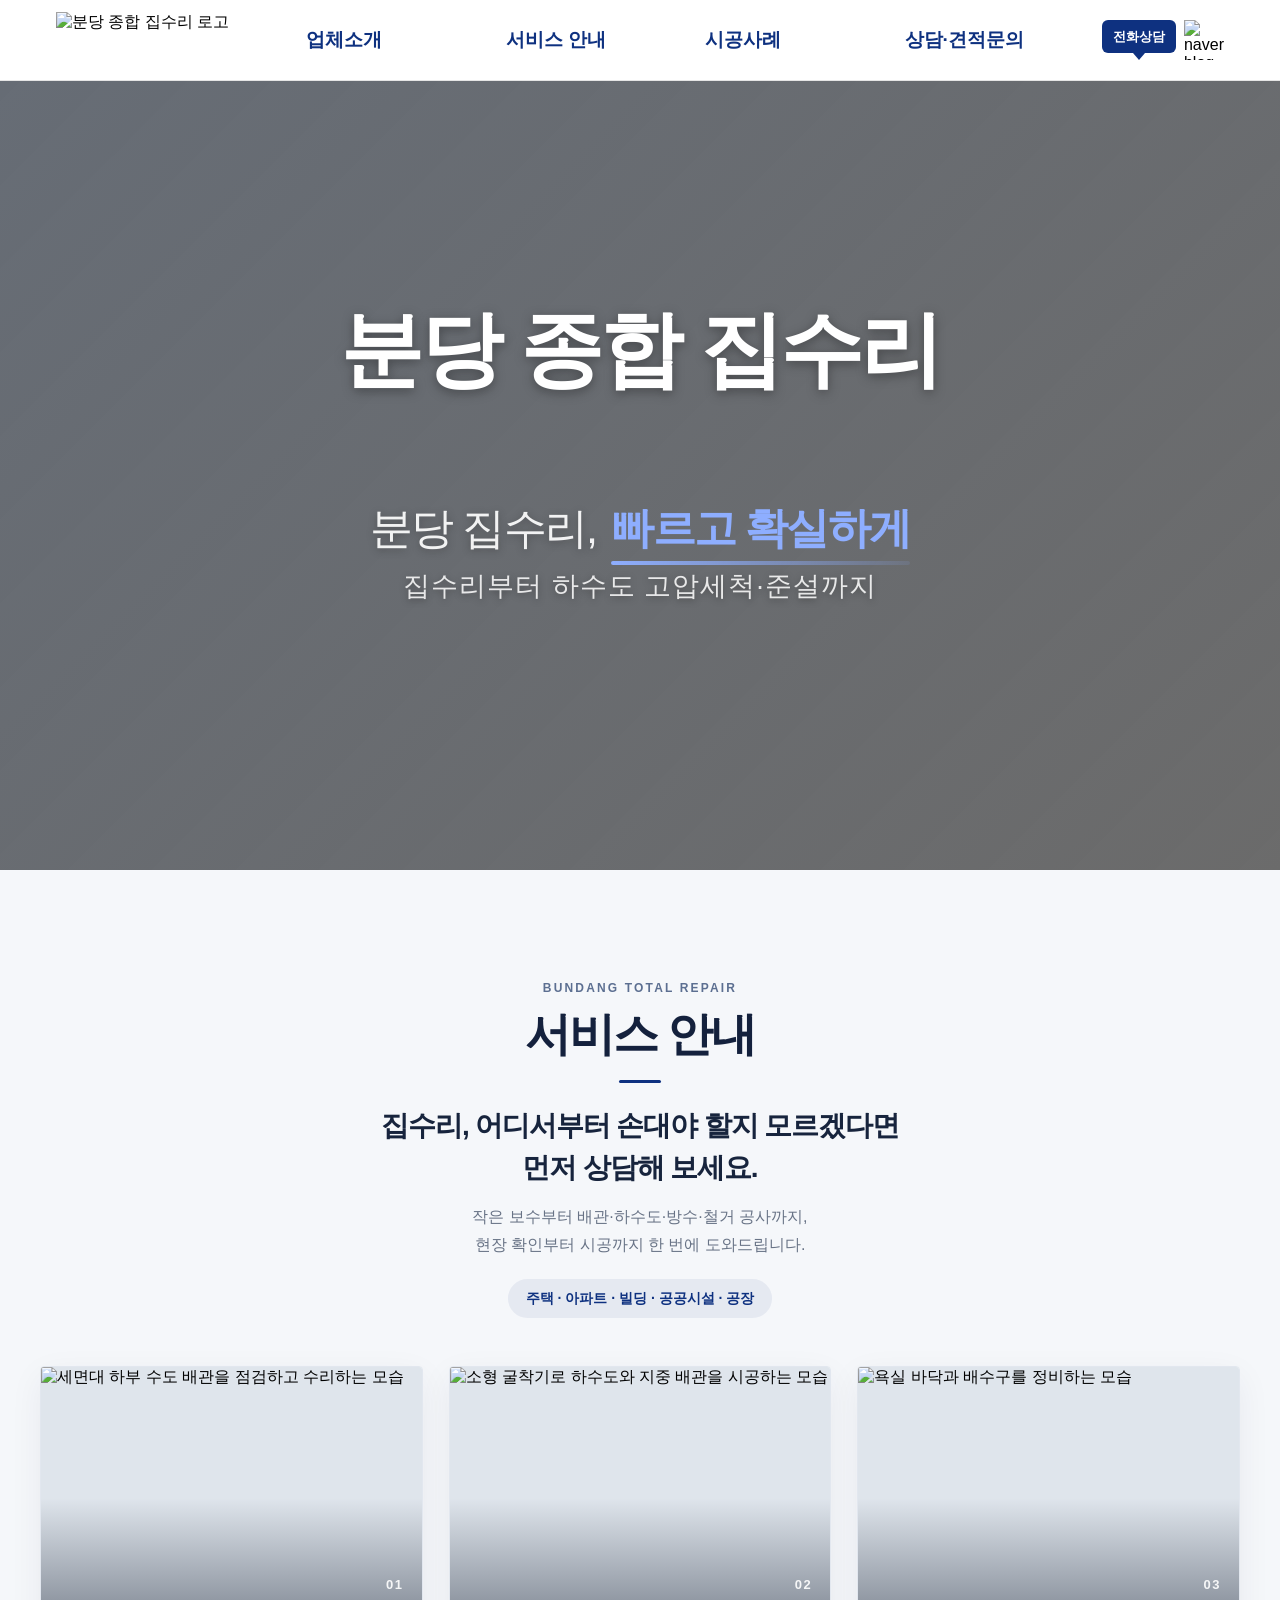
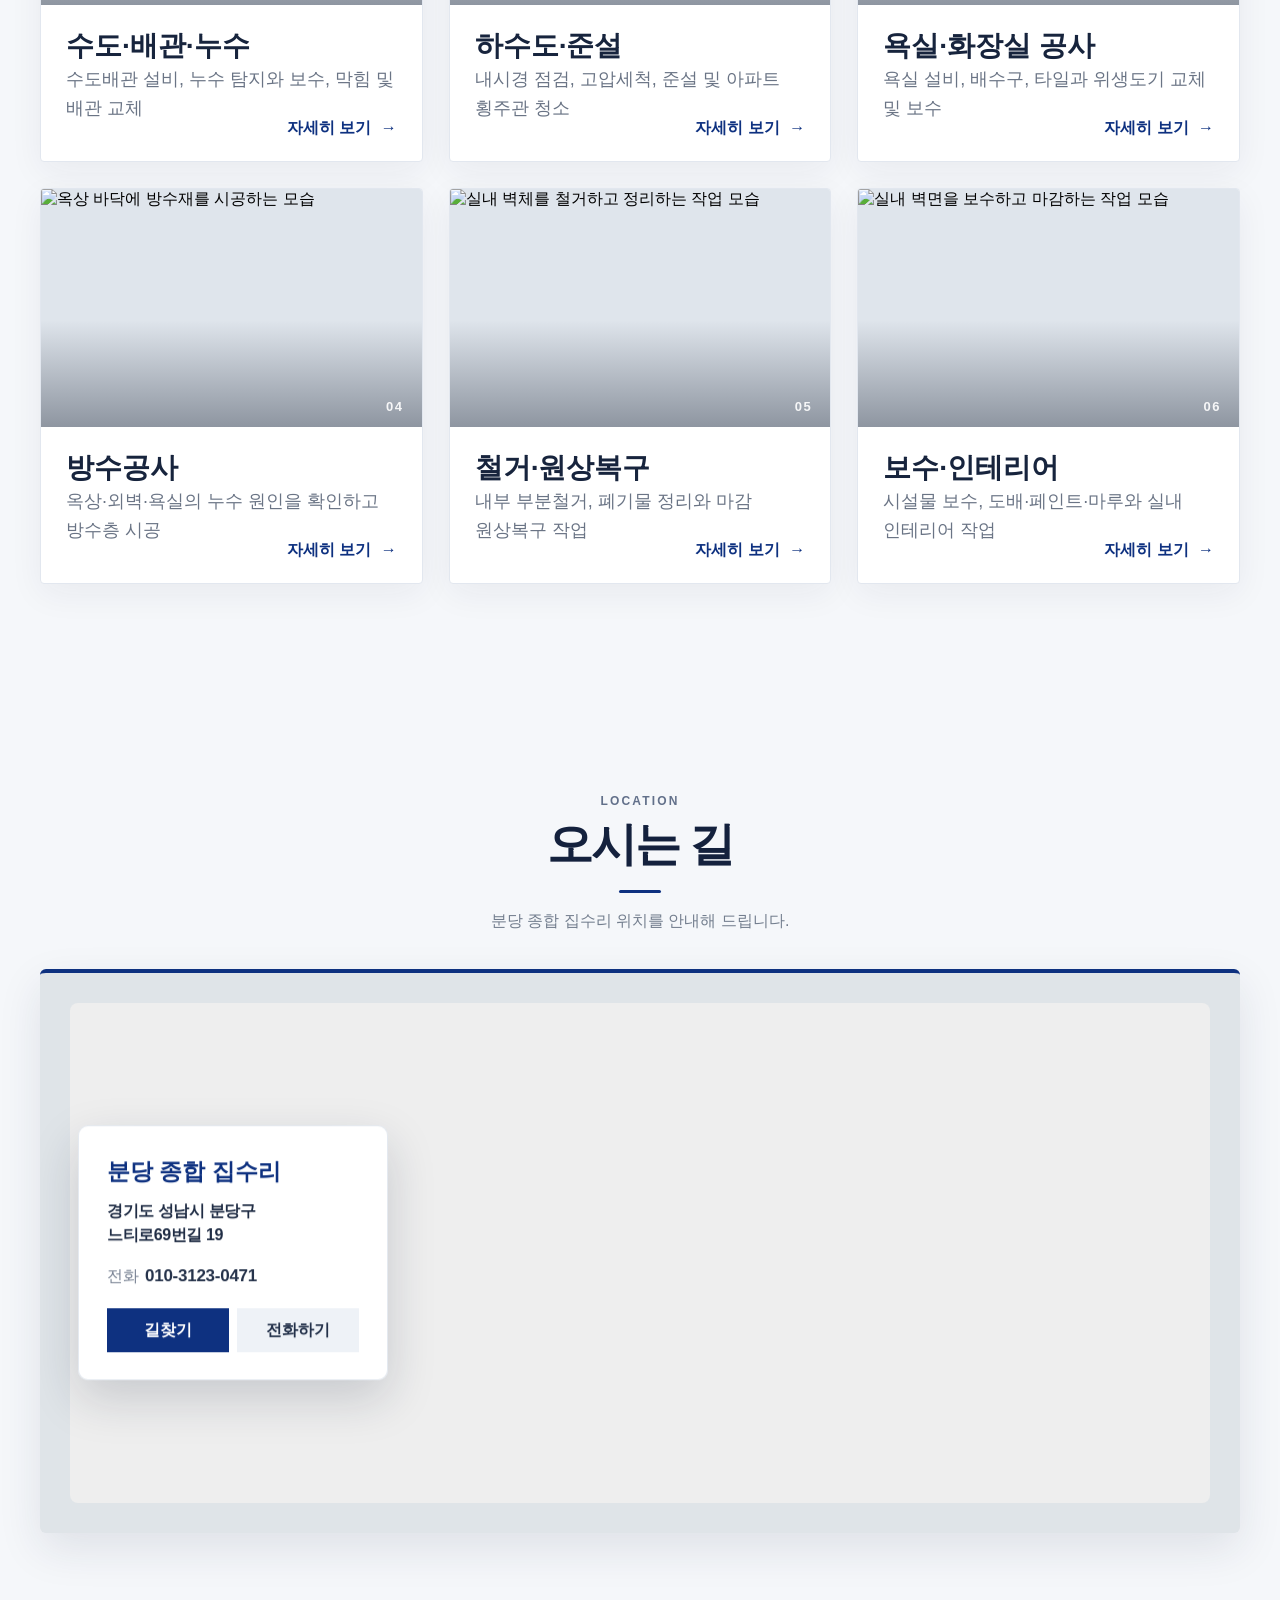
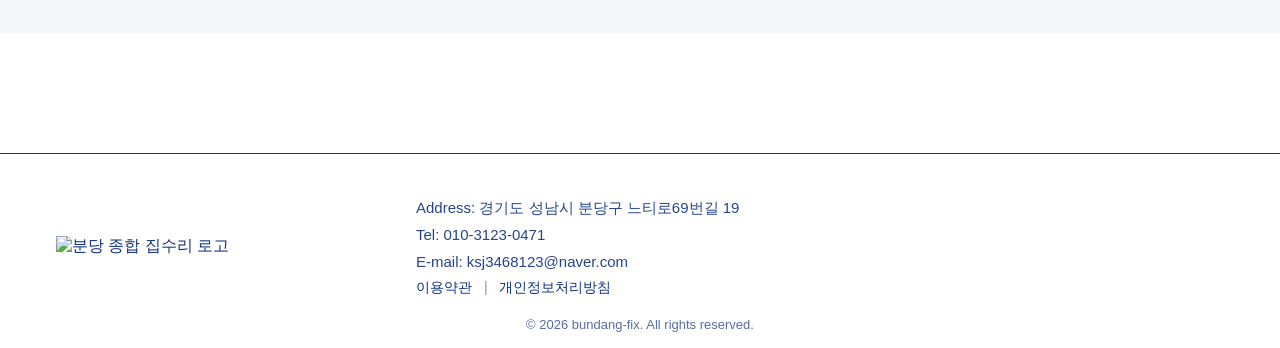
==== commit 00580850: "Add files via upload" ====
--- a/index.html
+++ b/index.html
@@ -117,7 +117,7 @@
   <link rel="icon" sizes="32x32" href="/favicon-32.png">
   <link rel="icon" sizes="192x192" href="/favicon-192.png">
   <link rel="apple-touch-icon" href="/favicon-180.png">
-  <link rel="stylesheet" href="css/style.css?v260122">
+  <link rel="stylesheet" href="css/style.css?v2609091005">
   <link rel="stylesheet" href="https://cdn.jsdelivr.net/npm/swiper@11/swiper-bundle.min.css">
   <link rel="stylesheet" href="https://fonts.googleapis.com/css2?family=Noto+Sans+KR:wght@300;500;700&display=swap">
   <script src="https://cdn.jsdelivr.net/npm/@supabase/supabase-js@2"></script>
@@ -128,6 +128,7 @@
   ></script>
   -->
   <meta name="naver-site-verification" content="">
+  <link rel="preload" as="image" href="img/banner1.webp" type="image/webp" fetchpriority="high">
 </head>
 
 <body>
@@ -213,9 +214,15 @@
   </div>
   <div class="swiper heroSwiper">
     <div class="swiper-wrapper">
-      <div class="swiper-slide"><img src="img/banner1.png" alt="분당 종합 집수리 및 주택 보수"></div>
-	  <div class="swiper-slide"><img src="img/banner2.png" alt="분당 부분 철거 및 실내 보수 공사"></div>
-	  <div class="swiper-slide"><img src="img/banner3.png" alt="분당 하수도 및 배관 공사"></div>
+		<div class="swiper-slide">
+			<img src="img/banner1.webp" alt="분당 종합 집수리 및 주택 보수" width="1920" height="1080" loading="eager" fetchpriority="high" decoding="async">
+		</div>		
+		<div class="swiper-slide">
+			<img src="img/banner2.webp"	alt="분당 부분 철거 및 실내 보수 공사" width="1920" height="1080" loading="eager" fetchpriority="high" decoding="async">
+		</div>		
+		<div class="swiper-slide">
+			<img src="img/banner3.webp"	alt="분당 하수도 및 배관 공사" width="1920" height="1080" loading="eager" fetchpriority="high" decoding="async">
+		</div>
     </div>
   </div>
 </section>
@@ -284,19 +291,21 @@
 <!-- 기존 <section class="products">부터 해당 서비스 슬라이드의 </script>, </style>까지 지우고 아래 코드로 교체하세요. -->
 <section class="products" aria-labelledby="serviceTitle">
   <div class="container">
-    <div class="service-heading">
-      <span class="service-eyebrow">BUNDANG TOTAL REPAIR</span>
-      <h2 class="section-title" id="serviceTitle">서비스 안내</h2>
-      <p class="service-intro">
-        작은 보수부터 배관·하수도·철거 공사까지<br>
-        현장에 필요한 작업을 한 번에 상담해 드립니다.
-      </p>
-    </div>
+	<div class="service-heading">
+		<span class="service-eyebrow">BUNDANG TOTAL REPAIR</span>
+		<h2 class="section-title" id="serviceTitle">서비스 안내</h2>
+		<strong class="service-message">
+			집수리, 어디서부터 손대야 할지 모르겠다면<br>
+			먼저 상담해 보세요.
+		</strong>
+		<p class="service-intro">작은 보수부터 배관·하수도·방수·철거 공사까지,<br>현장 확인부터 시공까지 한 번에 도와드립니다.</p>
+		<p class="service-target">주택 · 아파트 · 빌딩 · 공공시설 · 공장</p>
+	</div>
 
     <div class="service-grid">
       <a class="service-card" href="service.html?cat=31">
         <div class="service-image">
-          <img src="img/service/service-pipe.jpg" alt="세면대 하부 수도 배관을 점검하고 수리하는 모습" loading="lazy">
+          <img src="img/service/service-pipe.webp" alt="세면대 하부 수도 배관을 점검하고 수리하는 모습" loading="lazy">
           <span class="service-number" aria-hidden="true">01</span>
         </div>
         <div class="service-content">
@@ -308,7 +317,7 @@
 
       <a class="service-card" href="service.html?cat=41">
         <div class="service-image">
-          <img src="img/service/service-sewer.jpg" alt="소형 굴착기로 하수도와 지중 배관을 시공하는 모습" loading="lazy">
+          <img src="img/service/service-sewer.webp" alt="소형 굴착기로 하수도와 지중 배관을 시공하는 모습" loading="lazy">
           <span class="service-number" aria-hidden="true">02</span>
         </div>
         <div class="service-content">
@@ -320,7 +329,7 @@
 
       <a class="service-card" href="service.html?cat=11">
         <div class="service-image">
-          <img src="img/service/service-bathroom.jpg" alt="욕실 바닥과 배수구를 정비하는 모습" loading="lazy">
+          <img src="img/service/service-bathroom.webp" alt="욕실 바닥과 배수구를 정비하는 모습" loading="lazy">
           <span class="service-number" aria-hidden="true">03</span>
         </div>
         <div class="service-content">
@@ -332,7 +341,7 @@
 
       <a class="service-card" href="service.html">
         <div class="service-image">
-          <img src="img/service/service-waterproof.jpg" alt="옥상 바닥에 방수재를 시공하는 모습" loading="lazy">
+          <img src="img/service/service-waterproof.webp" alt="옥상 바닥에 방수재를 시공하는 모습" loading="lazy">
           <span class="service-number" aria-hidden="true">04</span>
         </div>
         <div class="service-content">
@@ -344,7 +353,7 @@
 
       <a class="service-card" href="service.html">
         <div class="service-image">
-          <img src="img/service/service-demolition.jpg" alt="실내 벽체를 철거하고 정리하는 작업 모습" loading="lazy">
+          <img src="img/service/service-demolition.webp" alt="실내 벽체를 철거하고 정리하는 작업 모습" loading="lazy">
           <span class="service-number" aria-hidden="true">05</span>
         </div>
         <div class="service-content">
@@ -356,7 +365,7 @@
 
       <a class="service-card" href="service.html">
         <div class="service-image">
-          <img src="img/service/service-repair.jpg" alt="실내 벽면을 보수하고 마감하는 작업 모습" loading="lazy">
+          <img src="img/service/service-repair.webp" alt="실내 벽면을 보수하고 마감하는 작업 모습" loading="lazy">
           <span class="service-number" aria-hidden="true">06</span>
         </div>
         <div class="service-content">
@@ -365,20 +374,6 @@
           <span class="service-more">자세히 보기 <i aria-hidden="true">→</i></span>
         </div>
       </a>
-    </div>
-
-	<div class="service-consult">
-      <div class="service-consult-copy">
-        <span class="service-consult-label">현장 확인부터 시공까지</span>
-        <strong>집수리, 어디서부터 손대야 할지<br>모르겠다면 먼저 상담해 보세요.</strong>
-        <p>주택 · 아파트 · 빌딩 · 공공시설 · 공장</p>
-      </div>
-
-      <div class="service-consult-action">
-        <span>빠른 상담</span>
-        <a class="service-consult-tel" href="tel:01031230471">010-3123-0471</a>
-        <a class="service-consult-btn" href="contact.html">상담·견적 문의</a>
-      </div>
     </div>
   </div>
 </section>
@@ -399,8 +394,8 @@
 }
 
 .service-heading {
-  position: relative;
-  margin-bottom: 46px;
+  max-width: 760px;
+  margin: 0 auto 48px;
   text-align: center;
 }
 
@@ -410,17 +405,18 @@
   color: #5c6f91;
   font-size: 12px;
   font-weight: 700;
-  letter-spacing: .18em;
+  line-height: 1.4;
+  letter-spacing: 0.18em;
 }
 
 .products .section-title {
-  margin: 0 0 14px;
+  margin: 0;
   padding: 0;
   color: #14213d;
   font-size: clamp(32px, 4vw, 46px);
   font-weight: 800;
   line-height: 1.2;
-  letter-spacing: -.045em;
+  letter-spacing: -0.045em;
 }
 
 .products .section-title::after {
@@ -428,14 +424,40 @@
   display: block;
   width: 42px;
   height: 3px;
-  margin: 18px auto 0;
+  margin: 18px auto 22px;
   border-radius: 999px;
   background: #0e3180;
 }
 
+.service-message {
+  display: block;
+  margin-bottom: 14px;
+  color: #17243d;
+  font-size: clamp(21px, 2.4vw, 28px);
+  font-weight: 800;
+  line-height: 1.5;
+  letter-spacing: -0.04em;
+  word-break: keep-all;
+}
+
 .service-intro {
+  margin: 0;
   color: #687386;
-  font-size: 19px;
+  font-size: 16px;
+  font-weight: 400;
+  line-height: 1.75;
+  word-break: keep-all;
+}
+
+.service-target {
+  display: inline-block;
+  margin: 20px 0 0;
+  padding: 9px 18px;
+  border-radius: 999px;
+  color: #0e3180;
+  background: rgba(14, 49, 128, 0.07);
+  font-size: 14px;
+  font-weight: 700;
   line-height: 1.5;
   word-break: keep-all;
 }
@@ -543,178 +565,78 @@
   transform: translateX(4px);
 }
 
-.service-consult {
-  display: grid;
-  grid-template-columns: minmax(0, 1fr) 250px;
-  gap: 44px;
-  align-items: center;
-  margin-top: 36px;
-  padding: 42px 46px;
-  border: 1px solid #e5eaf1;
-  background: #fff;
-}
-
-.service-consult-copy {
-  min-width: 0;
-}
-
-.service-consult-label {
-  display: block;
-  margin-bottom: 10px;
-  color: #0e3180;
-  font-size: 22px;
-  font-weight: 700;
-  letter-spacing: .04em;
-}
-
-.service-consult-copy strong {
-  display: block;
-  color: #17243d;
-  font-size: clamp(22px, 2.4vw, 30px);
-  font-weight: 800;
-  line-height: 1.45;
-  letter-spacing: -.04em;
-  word-break: keep-all;
-}
-
-.service-consult-copy p {
-  margin: 15px 0 0;
-  color: #717b8b;
-  font-size: 20px;
-  font-weight: 500;
-  word-break: keep-all;
-}
-
-.service-consult-action {
-  padding-left: 34px;
-  border-left: 1px solid #e2e7ef;
-}
-
-.service-consult-action > span {
-  display: block;
-  margin-bottom: 5px;
-  color: #788292;
-  font-size: 20px;
-  font-weight: 500;
-}
-
-.service-consult-tel {
-  display: block;
-  margin-bottom: 17px;
-  color: #17243d;
-  font-size: 23px;
-  font-weight: 800;
-  line-height: 1.3;
-  letter-spacing: -.025em;
-  white-space: nowrap;
-}
-
-.service-consult-btn {
-  display: inline-flex;
-  align-items: center;
-  justify-content: center;
-  width: 100%;
-  min-height: 48px;
-  padding: 0 22px;
-  border-radius: 3px;
-  color: #fff;
-  background: #0e3180;
-  font-size: 16px;
-  font-weight: 700;
-  white-space: nowrap;
-  transition: background-color .25s ease, transform .25s ease;
-}
-
-.service-consult-btn:hover {
-  background: #163f99;
-  transform: translateY(-2px);
-}
-
 @media (max-width: 900px) {
   .products { padding: 82px 16px; }
   .service-grid { grid-template-columns: repeat(2, minmax(0, 1fr)); }
-  .service-consult {
-    grid-template-columns: minmax(0, 1fr) 220px;
-    gap: 28px;
-    padding: 36px 32px;
-  }
-
-  .service-consult-action { padding-left: 28px; }
 }
 
 @media (max-width: 600px) {
   .products { padding: 64px 14px; }
-  .service-heading { margin-bottom: 32px; }
+  .service-heading { margin-bottom: 34px; }
   .products .section-title { font-size: 32px; }
-  .service-intro { font-size: 14px; }
+  .products .section-title::after { margin: 15px auto 19px; }
+  .service-message {
+    font-size: 21px;
+    line-height: 1.5;
+  }
+  .service-intro {
+    font-size: 14px;
+    line-height: 1.7;
+  }
+  .service-target {
+    margin-top: 17px;
+    padding: 8px 14px;
+    font-size: 12px;
+  }
   .service-grid { grid-template-columns: 1fr; gap: 18px; }
   .service-card:hover { transform: none; }
   .service-content { min-height: 166px; padding: 22px 20px 20px; }
   .service-content::before { left: 20px; }
   .service-content h3 { font-size: 20px; }
   .service-more { right: 20px; bottom: 19px; }
-  .service-consult {
-    grid-template-columns: 1fr;
-    gap: 24px;
-    margin-top: 24px;
-    padding: 30px 22px 22px;
-  }
-
-  .service-consult-copy strong { font-size: 23px; }
-
-  .service-consult-action {
-    padding: 22px 0 0;
-    border-top: 1px solid #e2e7ef;
-    border-left: 0;
-  }
-
-  .service-consult-tel { font-size: 22px; }
 }
 
 @media (prefers-reduced-motion: reduce) {
   .service-card,
   .service-image img,
-  .service-more i,
-  .service-consult-btn { transition: none; }
+  .service-more i { transition: none; }
 }
 
 </style>
 
 <section class="notice-map-section">
-  <h2 class="section-title">분당 종합 집수리</h2>  
-    <div class="notice container">        
-        <div class="grid-layout">
-		
-<div class="notice-area">
-    <div class="area-header">
-        <h3>PARTNERSHIP</h3>
+  <div class="notice container">
+    <div class="location-heading">
+      <span class="location-label">LOCATION</span>
+      <h2 class="section-title">오시는 길</h2>
+      <p>분당 종합 집수리 위치를 안내해 드립니다.</p>
     </div>
-    <div class="partnership-content">
-        <p class="slogan">의료 기술의 혁신,<br><strong>JC Medical</strong>이 귀사의 든든한 파트너가 되겠습니다.</p>
-        
-        <ul class="contact-features">
-            <li><span>✓</span> 의료기기 도입 및 구매 상담</li>
-            <li><span>✓</span> 유지보수 및 기술 지원 서비스</li>
-            <li><span>✓</span> 신규 비즈니스 협업 제안</li>
-        </ul>
-		
-		<div class="contact-bottom">
-			<div class="btn-group">
-				<a href="contact.html" class="btn-partner btn-email">이메일 문의하기</a>
-				<a href="http://pf.kakao.com/_pdvjn/chat" target="_blank" class="btn-partner btn-kakao">카카오 문의하기</a>
-			</div>
-		</div>
+
+    <div class="map-area location-map-wrap">
+
+      <div id="kakaomap" class="map-box"></div>
+
+      <div class="location-info">
+        <span class="location-company">분당 종합 집수리</span>
+        <address>경기도 성남시 분당구<br>느티로69번길 19</address>
+
+        <a class="location-tel" href="tel:01031230471">
+          <span>전화</span>
+          <strong>010-3123-0471</strong>
+        </a>
+
+        <div class="location-buttons">
+          <a
+            class="location-route"
+            href="https://map.kakao.com/link/search/경기도 성남시 분당구 느티로69번길 19"
+            target="_blank"
+            rel="noopener noreferrer"
+          >길찾기</a>
+          <a class="location-call" href="tel:01031230471">전화하기</a>
+        </div>
+      </div>
     </div>
-</div>
-
-            <div class="map-area">
-                <div class="area-header">
-                    <h3>찾아오시는 길</h3>
-                </div>
-                <div id="kakaomap" class="map-box"></div>
-            </div>
-        </div>
-    </div>
+  </div>
 </section>
 
 <footer class="site-footer">
@@ -787,63 +709,222 @@
 });
 </script>
 <style>
-/* 메인 페이지 오시는길 & 문의하기 섹션 */
 .notice-map-section {
-    padding: 80px 0;
-    background-color: #fcfcfc;
-}
-
-.section-title {
-    font-size: 36px;
-    font-weight: 800;
-    color: #0E3180
-    text-align: center;
-    margin-bottom: 50px;
-    text-transform: uppercase;
-}
-
-.grid-layout {
-    display: grid;
-    grid-template-columns: 1fr 1fr; /* 1:1 비율 */
-    gap: 40px;
-}
-
-/* 공통 헤더 스타일 */
-.area-header {
-    display: flex;
-    justify-content: space-between;
-    align-items: center;
-    border-bottom: 2px solid #0E3180;
-    padding-bottom: 15px;
-    margin-bottom: 20px;
-}
-
-.area-header h3 {
-    font-size: 22px;
-    font-weight: 700;
-    color: #333;
-}
-
-/* 지도 박스 디자인 */
-.map-box {
-    width: 100%;
-    height: 350px;
-    background: #eee;
-    filter: grayscale(0.1); /* 살짝 무채색 처리 */
-    border: 1px solid #e2e8f0;
-}
-
-/* 문의하기 리스트 영역 (예시) */
-.notice-list-container {
-    height: 350px;
-    background: #fff;
-}
-
-/* 반응형 */
-@media (max-width: 992px) {
-    .grid-layout {
-        grid-template-columns: 1fr;
-    }
+  padding: 100px 16px;
+  background: #f5f7fa;
+}
+
+.notice-map-section .notice.container {
+  width: 100%;
+  max-width: 1200px;
+  margin: 0 auto;
+  padding: 0;
+}
+
+.location-heading {
+  margin-bottom: 34px;
+  text-align: center;
+}
+
+.location-label {
+  display: block;
+  margin-bottom: 9px;
+  color: #62708a;
+  font-size: 12px;
+  font-weight: 700;
+  letter-spacing: .18em;
+}
+
+.notice-map-section .location-heading .section-title {
+  margin: 0;
+  padding: 0;
+  color: #14213d;
+  font-size: clamp(32px, 4vw, 46px);
+  font-weight: 800;
+  line-height: 1.2;
+  letter-spacing: -.045em;
+}
+
+.notice-map-section .location-heading .section-title::after {
+  content: "";
+  display: block;
+  width: 42px;
+  height: 3px;
+  margin: 18px auto 14px;
+  border-radius: 999px;
+  background: #0e3180;
+}
+
+.location-heading p {
+  margin: 0;
+  color: #737e8e;
+  font-size: 16px;
+  line-height: 1.7;
+}
+
+.location-map-wrap {
+  position: relative;
+  width: 100%;
+  min-height: 500px;
+  overflow: hidden;
+  border-radius: 6px;
+  background: #dfe4e8;
+  box-shadow: 0 16px 44px rgba(27, 42, 70, .10);
+}
+
+.notice-map-section .map-box {
+  width: 100%;
+  height: 500px;
+  min-height: 500px;
+}
+
+.location-info {
+  position: absolute;
+  z-index: 5;
+  top: 50%;
+  left: 38px;
+  width: min(310px, calc(100% - 76px));
+  padding: 30px 28px 27px;
+  border: 1px solid rgba(226, 231, 239, .9);
+  border-radius: 10px;
+  background: rgba(255, 255, 255, .96);
+  box-shadow: 0 18px 48px rgba(23, 35, 57, .18);
+  transform: translateY(-50%);
+  backdrop-filter: blur(7px);
+  -webkit-backdrop-filter: blur(7px);
+}
+
+.location-company {
+  display: block;
+  margin-bottom: 12px;
+  color: #0e3180;
+  font-size: 23px;
+  font-weight: 800;
+}
+
+.location-info address {
+  margin: 0;
+  color: #202d45;
+  font-size: 16px;
+  font-style: normal;
+  font-weight: 700;
+  line-height: 1.55;
+  letter-spacing: -.025em;
+  word-break: keep-all;
+}
+
+.location-tel {
+  display: flex;
+  align-items: baseline;
+  gap: 6px;
+  margin: 18px 0 21px;
+  color: #26334b;
+}
+
+.location-tel span {
+  color: #778192;
+  font-size: 16px;
+  font-weight: 500;
+}
+
+.location-tel strong {
+  font-size: 17px;
+  font-weight: 800;
+  letter-spacing: -.015em;
+}
+
+.location-buttons {
+  display: grid;
+  grid-template-columns: repeat(2, minmax(0, 1fr));
+  gap: 8px;
+}
+
+.location-buttons a {
+  display: inline-flex;
+  align-items: center;
+  justify-content: center;
+  min-height: 44px;
+  font-size: 16px;
+  font-weight: 700;
+  transition: transform .25s ease, background-color .25s ease;
+}
+
+.location-route {
+  color: #fff;
+  background: #0e3180;
+}
+
+.location-call {
+  color: #23314a;
+  background: #eef2f7;
+}
+
+.location-buttons a:hover {
+  transform: translateY(-2px);
+}
+
+.location-route:hover {
+  background: #163f99;
+}
+
+.location-call:hover {
+  background: #e2e8f1;
+}
+
+@media (max-width: 768px) {
+  .notice-map-section {
+    padding: 70px 14px;
+  }
+
+  .location-heading {
+    margin-bottom: 27px;
+  }
+
+  .notice-map-section .location-heading .section-title {
+    font-size: 32px;
+  }
+
+  .location-heading p {
+    font-size: 14px;
+  }
+
+  .location-map-wrap,
+  .notice-map-section .map-box {
+    min-height: 570px;
+    height: 570px;
+  }
+
+  .location-info {
+    top: auto;
+    right: 16px;
+    bottom: 16px;
+    left: 16px;
+    width: auto;
+    padding: 24px 22px 21px;
+    transform: none;
+  }
+
+  .location-info address {
+    font-size: 17px;
+  }
+}
+
+@media (max-width: 400px) {
+  .location-map-wrap,
+  .notice-map-section .map-box {
+    min-height: 540px;
+    height: 540px;
+  }
+
+  .location-buttons {
+    grid-template-columns: 1fr;
+  }
+}
+
+@media (prefers-reduced-motion: reduce) {
+  .location-buttons a {
+    transition: none;
+  }
 }
 </style>
 <script src="js/app.js" defer></script>
--- a/css/style.css
+++ b/css/style.css
@@ -206,52 +206,28 @@
   content: "";
   position: absolute;
   inset: 0;
-  background: rgba(0, 0, 0, 0.6); /* 이미지 위에 30% 어두운 막 생성 */
   z-index: 1;
+  background: linear-gradient(135deg,rgba(30, 39, 52, 0.68) 0%,rgba(0, 0, 0, 0.58) 100%);
 }
 .hero-inner { position: absolute; z-index: 2; height: 100%; width: 100%; max-width: 1200px; left: 0;
   right: 0; margin: 0 auto; padding: 0 16px; display: flex; align-items: center; justify-content: center; text-align: center; pointer-events: none}
-.hero-text { max-width: 620px; pointer-events: auto;}
-.hero-title {  font-size: 5.2rem;
-  line-height: 1.2;
-  margin-bottom: 1.2rem;
-
-  background: linear-gradient(
-    90deg,
-    #3f5f66 0%,
-	#6fa6a1 40%,
-    #d1ffe9 100%
-  );
-
-  -webkit-background-clip: text;
-  background-clip: text;
-  color: transparent;
-
-}
+.hero-text { max-width: 760px; pointer-events: auto;}
 .hero h1 { font-size: 2.2rem; margin-bottom: 1.2rem; line-height: 1.2; text-shadow: none; color: #fff; }
 .hero p { font-size: 1.3rem; margin-bottom: 2.5rem; color: rgba(255,255,255,0.9); }
-.point  {color:#0E3180; font-size: 3.2rem;}
-.fx-underline{position:relative; color:#fff; text-shadow:4px 7px 7px #333;}
-.fx-underline::after{content:""; position:absolute; left:0; right:0; bottom:-3px; z-index: -2; height:10px; background:linear-gradient(90deg,#b2f1d6,#0E3180); transform:scaleX(0); transform-origin: left; animation:underline 1.2s .5s ease-out forwards}
 @keyframes underline{to{transform:scaleX(1)}}
-
-.hero::after {
-    background: linear-gradient(135deg, rgba(44, 67, 73, 0.85) 0%, rgba(0, 0, 0, 0.7) 100%);
-}
-
 .hero-title {
     background: none;
     -webkit-background-clip: border-box;
     background-clip: border-box;
     color: #ffffff;
     font-weight: 800;
-    letter-spacing: -1px;
-    text-shadow: 0 4px 8px rgba(0, 0, 0, 0.6);
+    letter-spacing: -3px;
+    text-shadow: 0 3px 12px rgba(0, 0, 0, 0.35);
+    line-height: 1.1;
+    display: block;
     font-size: 5.2rem;
-    line-height: 1.1;
-    margin-bottom: 1.5rem;
-    display: block;
-}
+    margin-bottom: 54px;
+  }
 
 .hero h1 {
     color: #f0f0f0;
@@ -260,25 +236,55 @@
     line-height: 1.4;
 }
 
-.point {
-    font-weight: 700;
-    font-size: 3.4rem;
-    text-shadow: 0 0 10px #b3e8ff; /*rgba(0, 229, 255, 0.5);*/
-}
-
-.fx-underline {
-    text-shadow: none;
-    font-weight: 500;
-    display: inline-block;
-    margin-bottom: 0.5rem;
-}
-
-.fx-underline::after {
-    height: 3px; 
-    bottom: -1px;
-    /*background: linear-gradient(90deg, #00e5ff, rgba(44, 67, 73, 0));*/
-	background: linear-gradient(90deg, #b3e8ff, rgba(44, 67, 73, 0));
-
+.point {color:#7EA7FF; font-weight: 700; font-size: 3.4rem;}
+.fx-underline{position:relative; color:rgba(255, 255, 255, 0.92); font-weight: 500; display: block; margin-bottom: 0.5rem; text-shadow: 0 2px 8px rgba(0, 0, 0, 0.3);
+  font-size: 2.7rem; line-height: 1.35; letter-spacing: -1.8px;}
+.fx-underline::after { display: none;}
+.fx-underline .point {
+  position: relative;
+  display: inline-block;
+
+  margin-left: 5px;
+
+  color: #8eaeff;
+  font-size: inherit;
+  font-weight: 800;
+  line-height: inherit;
+
+  text-shadow: none;
+}
+
+/* 핵심 문구에만 밑줄 */
+.fx-underline .point::after {
+  content: "";
+  position: absolute;
+
+  left: 0;
+  right: 0;
+  bottom: -7px;
+
+  height: 4px;
+  border-radius: 10px;
+
+  background: linear-gradient(
+    90deg,
+    #8eaeff 0%,
+    rgba(142, 174, 255, 0.12) 100%
+  );
+
+  transform: scaleX(0);
+  transform-origin: left;
+  animation: underline 1.1s 0.4s ease-out forwards;
+}
+.hero h1 small {
+  display: block;
+
+  color: rgba(255, 255, 255, 0.86);
+  font-size: 1.7rem;
+  font-weight: 500;
+  line-height: 1.5;
+  letter-spacing: 1px;
+  text-shadow: 0 2px 7px rgba(0, 0, 0, 0.35);
 }
 
 @media (max-width: 1024px) {
@@ -291,12 +297,18 @@
     .hero h1 {
         font-size: 1.8rem;
     }
+	.fx-underline {
+		font-size: 2.25rem;
+	}
+	.hero h1 small {
+		font-size: 1.15rem;
+	}
 }
 
 @media (max-width: 768px) {
     .hero-title {
         font-size: 3rem;
-        margin-bottom: 1rem;
+        margin-bottom: 1rem; letter-spacing: -2px;
     }
     .point {
         font-size: 2.2rem;
@@ -305,10 +317,26 @@
         font-size: 1.4rem;
         line-height: 1.3;
     }
+	.fx-underline {
+		margin-bottom: 15px;
+		font-size: 1.8rem;
+		letter-spacing: -1.2px;
+	}
     .fx-underline::after {
         height: 2px;
     }
+	.fx-underline .point {
+		margin-left: 2px;
+	}
 	
+	.fx-underline .point::after {
+		bottom: -4px;
+		height: 3px;
+	}
+	
+	.hero h1 small {
+		font-size: 1rem;
+	}
 	.nav-item {
     flex-direction: column; /* 메뉴와 서브메뉴를 세로로 정렬 */
     align-items: flex-start;
@@ -341,8 +369,11 @@
   max-width: 1200px;
   margin: 0 auto 32px;
   padding: 0 16px;
-  font-size: 28px;
-  font-weight: 600;
+  text-align: center;
+  font-size: 2.5rem;
+  color: #0E3180;
+  margin-bottom: 50px;
+  font-weight: 800;
 }
 
 .notice {
@@ -353,14 +384,6 @@
 .notice-map-section {
     padding: 80px 0;
     background-color: #f9f9f9;
-}
-
-.section-title {
-    text-align: center;
-    font-size: 2.5rem;
-    color: #0E3180;
-    margin-bottom: 50px;
-    font-weight: 800;
 }
 
 .grid-layout {
@@ -659,6 +682,17 @@
 }
 
 @media (max-width: 480px) {
+	.hero-title {
+    font-size: 2.25rem;
+  }
+
+  .fx-underline {
+    font-size: 1.45rem;
+  }
+
+  .hero h1 small {
+    font-size: 0.9rem;
+  }
     .btn-group {
         flex-direction: column;
     }
@@ -1258,27 +1292,11 @@
 	height: 70%;
 	margin-top: 44px;
   }
-
-  .hero-title {
-    font-size: 2.25rem; /* 메인 타이틀 크기 축소 */
-    display: block;
-    margin-bottom: 10px;
-  }
   .point {font-size: 1.8rem;}
   .hero h1 {font-size:1rem; line-height:1.2;}
 
-  .fx-underline {
-    font-size: 1.25rem;
-    display: inline-block;
-    margin-bottom: 5px;
-  }
-  
+  .fx-underline { display: block; margin-bottom: 19px; color: rgba(255, 255, 255, 0.92); font-size: 2.7rem; font-weight: 500; line-height: 1.35; letter-spacing: -1.8px;}
   .fx-underline::after {height:3px;}
-
-  .hero-text br {
-    display: none;
-  }
-
   .mobile-br {
     display: block;
     content: "";
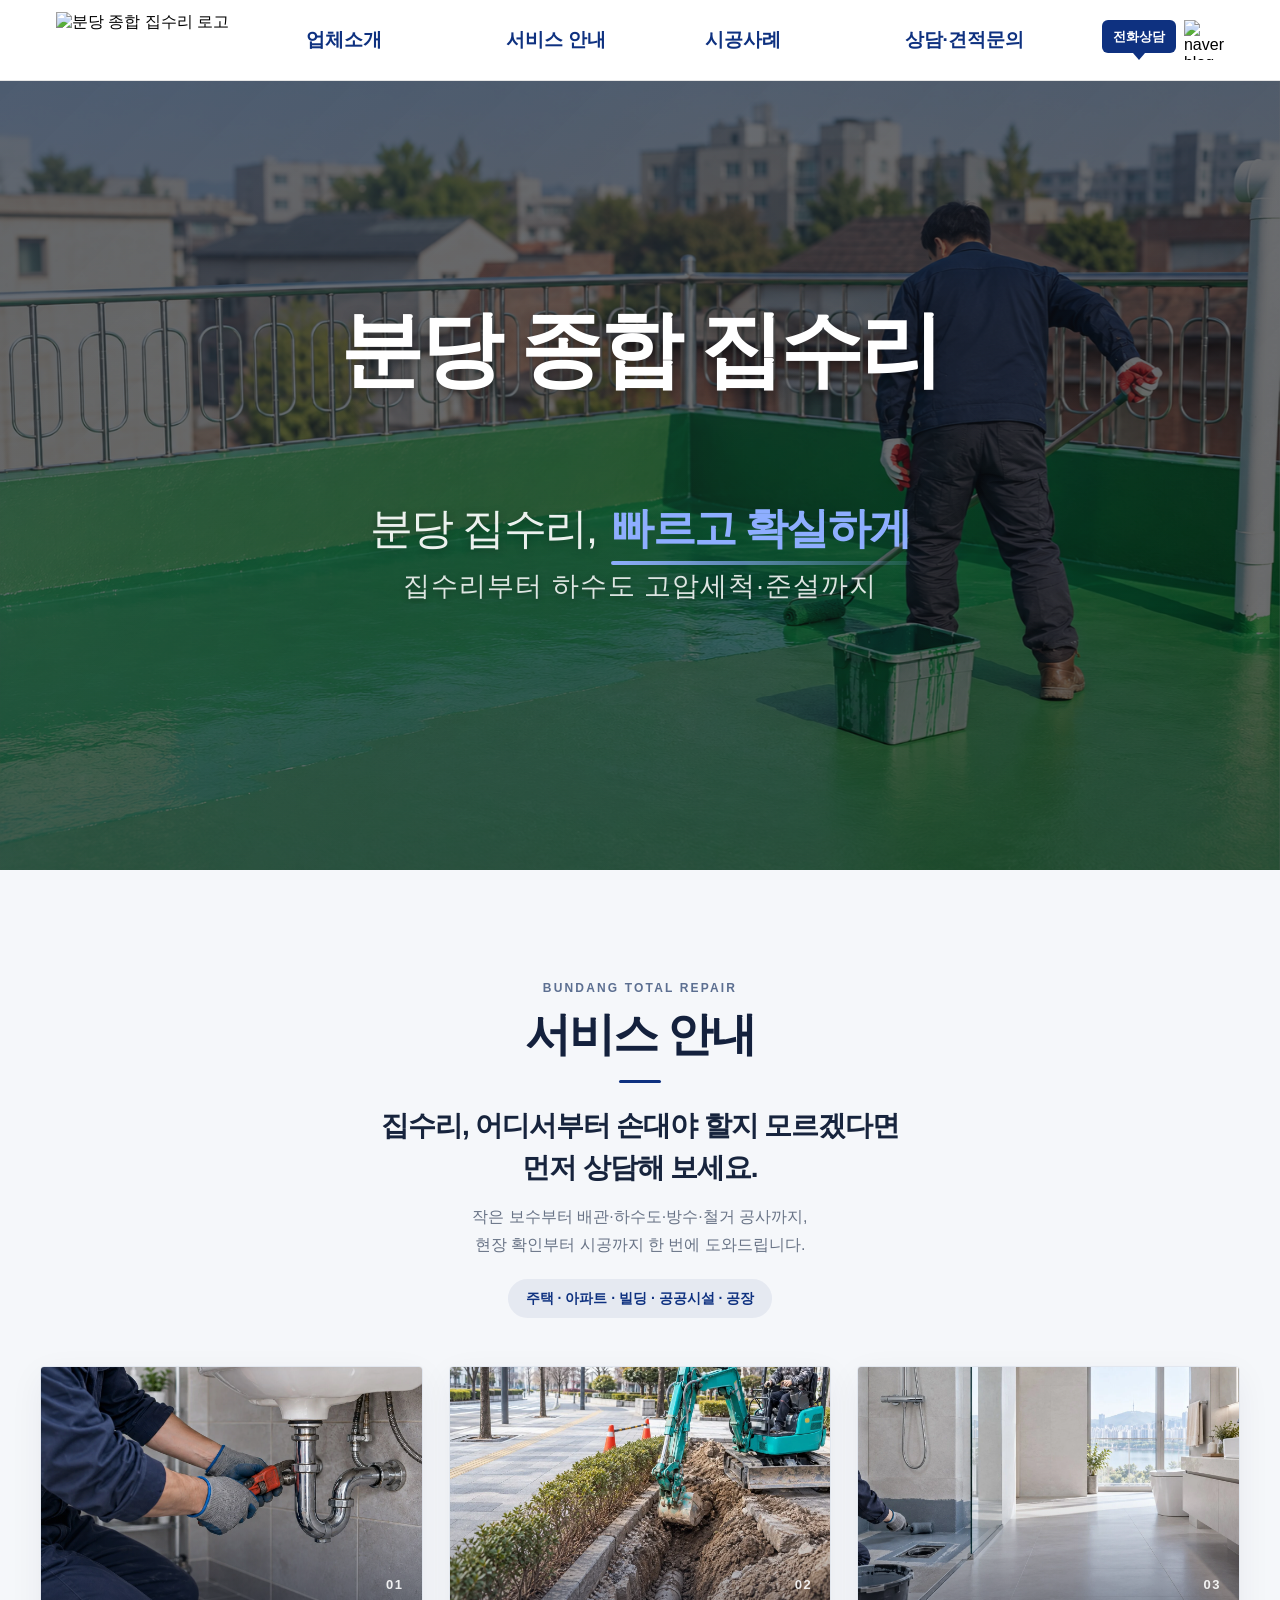
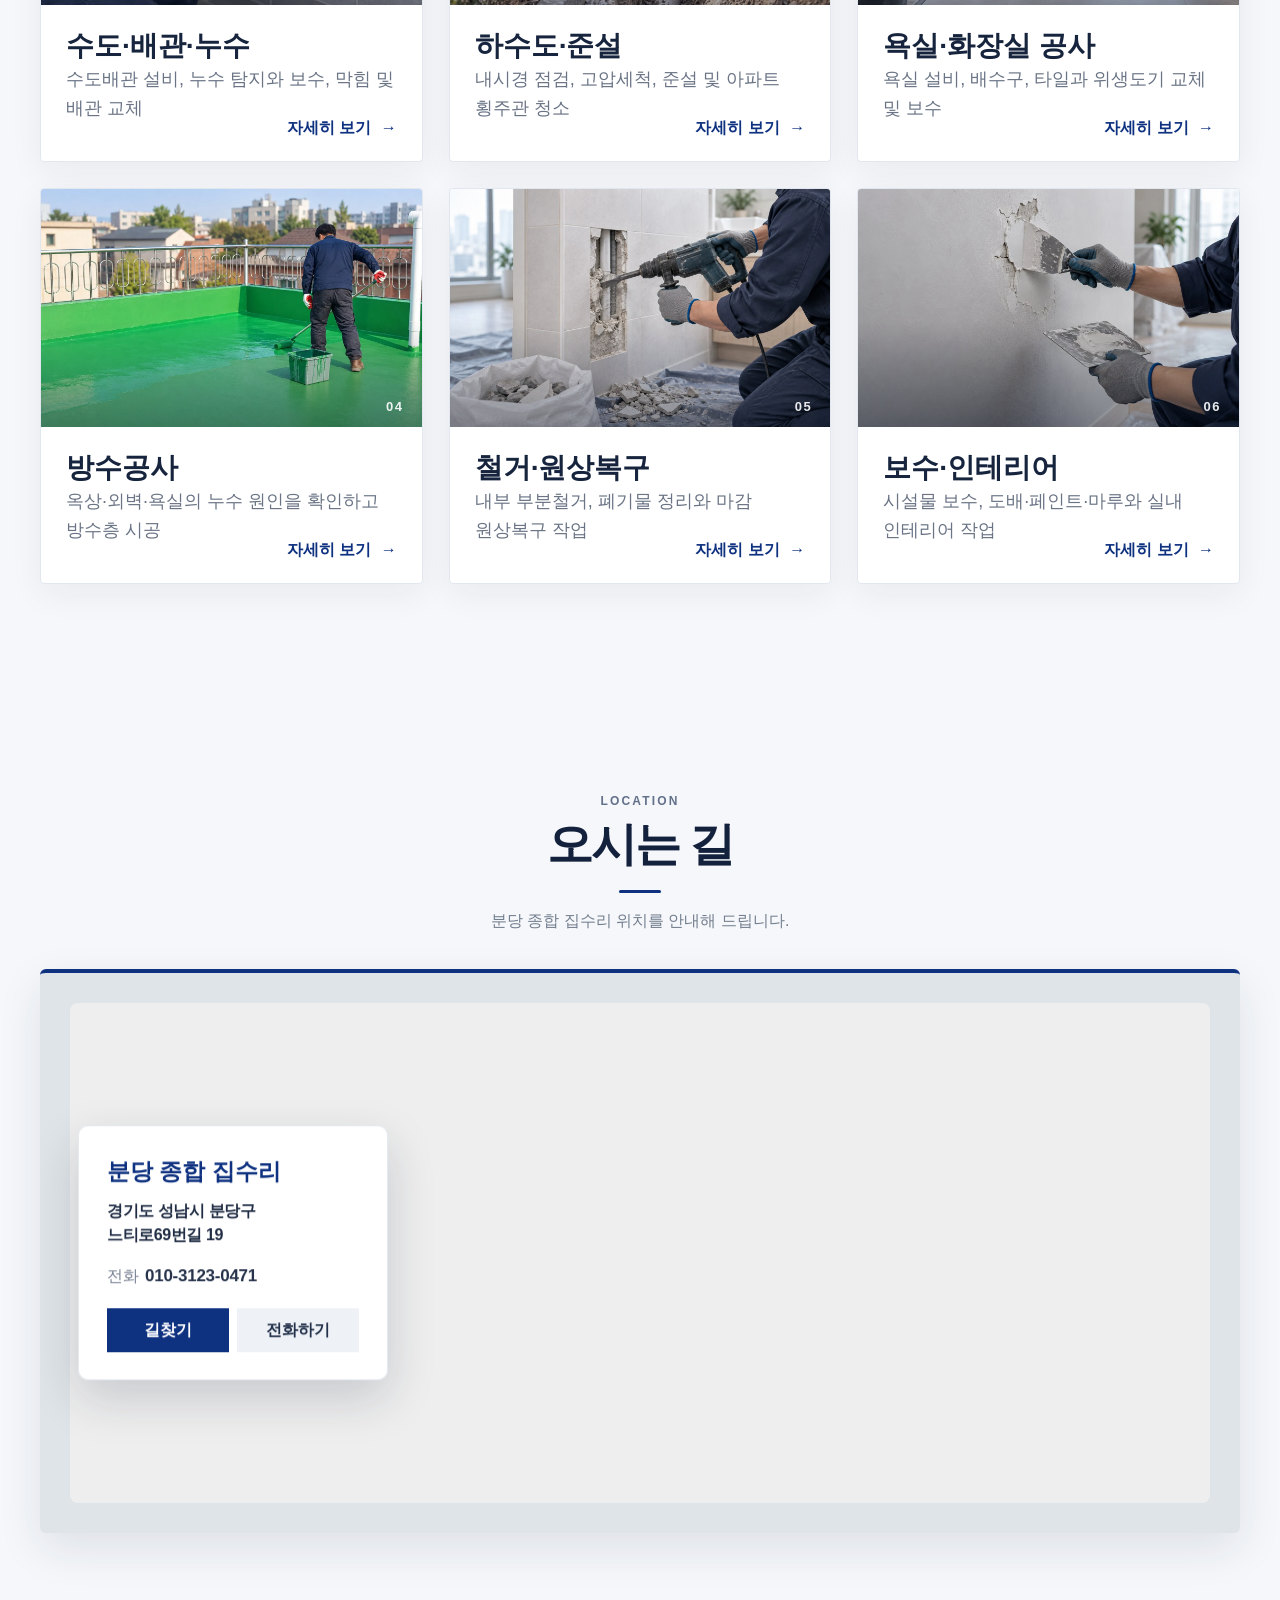
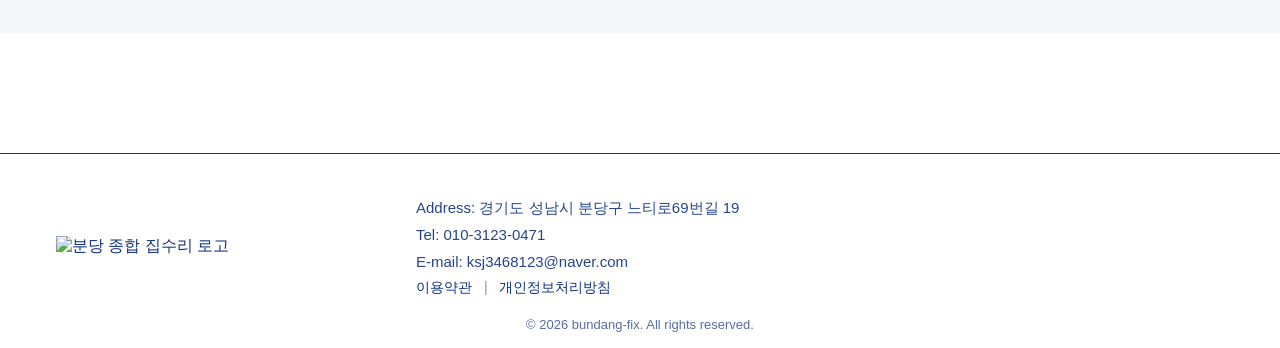
==== commit 0766120c: "Add files via upload" ====
--- a/index.html
+++ b/index.html
@@ -117,7 +117,7 @@
   <link rel="icon" sizes="32x32" href="/favicon-32.png">
   <link rel="icon" sizes="192x192" href="/favicon-192.png">
   <link rel="apple-touch-icon" href="/favicon-180.png">
-  <link rel="stylesheet" href="css/style.css?v2609091005">
+  <link rel="stylesheet" href="css/style.css?v2609091023">
   <link rel="stylesheet" href="https://cdn.jsdelivr.net/npm/swiper@11/swiper-bundle.min.css">
   <link rel="stylesheet" href="https://fonts.googleapis.com/css2?family=Noto+Sans+KR:wght@300;500;700&display=swap">
   <script src="https://cdn.jsdelivr.net/npm/@supabase/supabase-js@2"></script>
@@ -231,7 +231,7 @@
   const heroSwiper = new Swiper('.heroSwiper', {
     loop: true,
     autoplay: {
-      delay: 5000,
+      delay: 1500,
       disableOnInteraction: false,
     },
     navigation: {
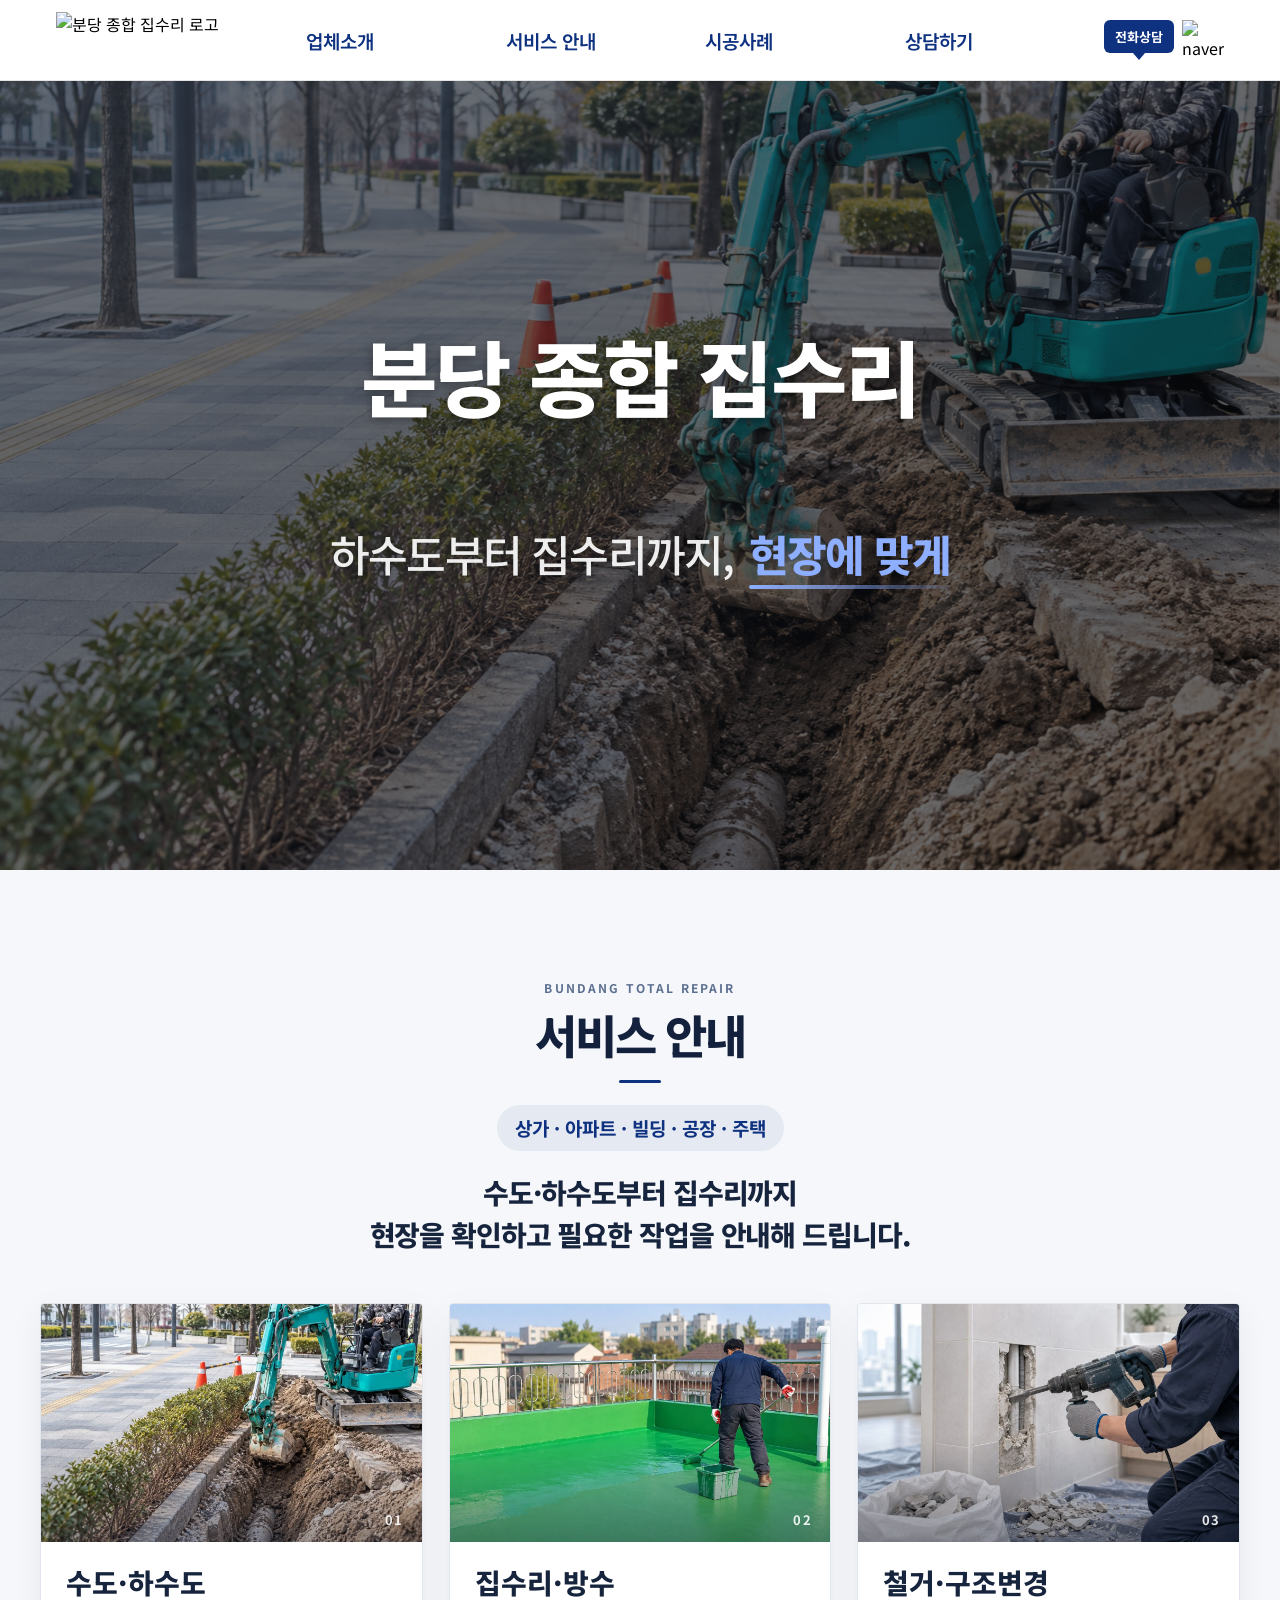
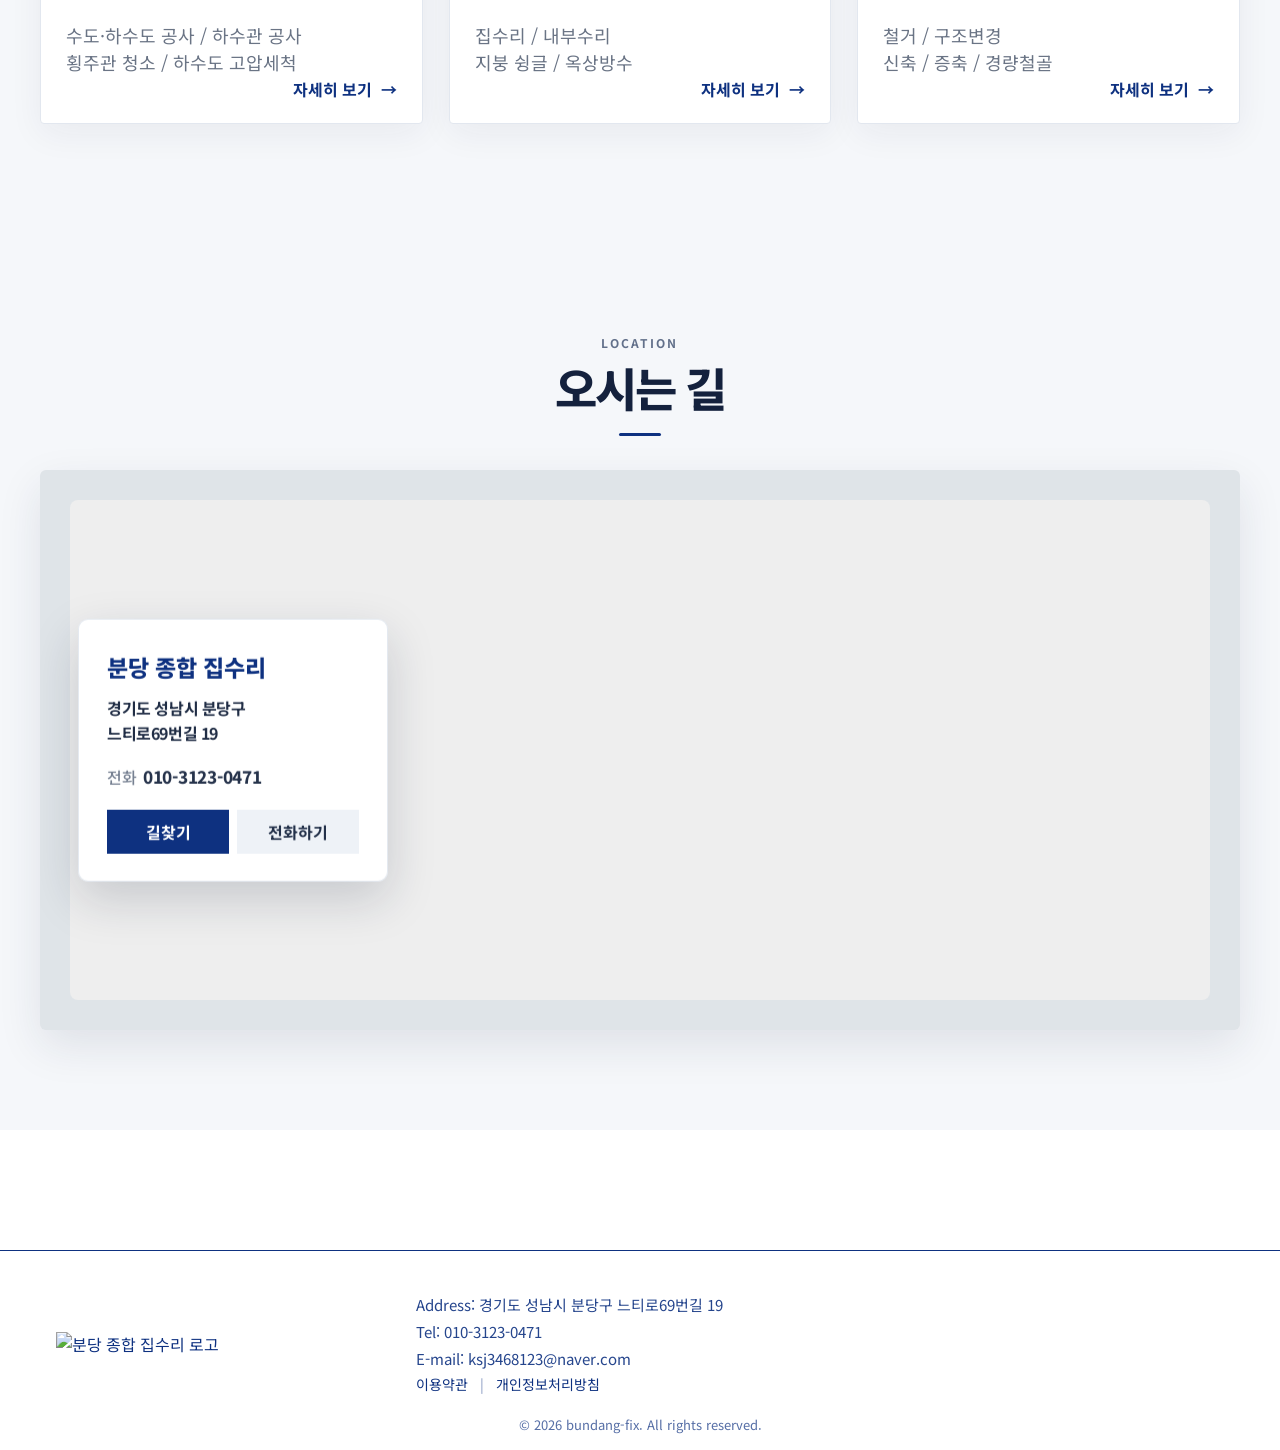
==== commit fa405a6f: "Add files via upload" ====
--- a/index.html
+++ b/index.html
@@ -1,1048 +1,969 @@
-<!DOCTYPE html>
-<html lang="ko">
-<head>
-  <meta charset="UTF-8">
-  <meta name="viewport" content="width=device-width, initial-scale=1.0">
-  <title>분당 종합 집수리 | 하수도·누수·방수·철거·원상복구</title>
-  <meta name="description" content="분당·성남 지역 종합 집수리 전문. 수도·배관설비, 누수·방수, 욕실·화장실, 내부철거·원상복구, 인테리어와 하수관 고압세척·준설·내시경 촬영을 제공합니다.">
-  <meta name="keywords" content="분당 집수리, 성남 집수리, 분당 하수도, 분당 하수구, 하수도 공사, 하수구 막힘, 고압세척, 준설 작업, 하수관 내시경, 횡주관 청소, 수도배관 설비공사, 누수공사, 방수공사, 욕실공사, 화장실공사, 배관공사, 내부철거, 원상복구, 보수공사, 인테리어">
-  <meta name="robots" content="index, follow">
-  <meta name="author" content="분당 종합 집수리">
-  <meta name="theme-color" content="#0E3180">
-  <link rel="canonical" href="https://bundang-fix.netlify.app/">
-  <!-- SNS 및 카카오톡 공유 정보 -->
-  <meta property="og:type" content="website">
-  <meta property="og:locale" content="ko_KR">
-  <meta property="og:site_name" content="분당 종합 집수리">
-  <meta property="og:title" content="분당 종합 집수리 | 하수도·누수·방수·철거·원상복구">
-  <meta property="og:description" content="집수리부터 수도·배관, 누수·방수, 욕실공사, 철거·원상복구와 하수관 고압세척·준설까지 전문적으로 작업합니다.">
-  <meta property="og:url" content="https://bundang-fix.netlify.app/">
-  <meta property="og:image" content="https://bundang-fix.netlify.app/img/logo_long.png">
-  <meta property="og:image:alt" content="분당 종합 집수리 작업 안내">
-  <meta name="twitter:card" content="summary_large_image">
-  <meta name="twitter:title" content="분당 종합 집수리">
-  <meta name="twitter:description" content="집수리·하수도·누수·방수·철거·원상복구 전문">
-  <meta name="twitter:image" content="https://bundang-fix.netlify.app/img/image.jpg">
-  <script type="application/ld+json">
-  {
-    "@context": "https://schema.org",
-    "@type": "HomeAndConstructionBusiness",
-    "@id": "https://bundang-fix.netlify.app/#business",
-    "name": "분당 종합 집수리",
-    "slogan": "분당 집수리, 빠르고 확실하게",
-    "description": "분당·성남 지역을 중심으로 수도·배관설비, 누수·방수, 욕실·화장실, 도배·목공·마감, 내부철거·원상복구, 인테리어 및 하수관 고압세척·준설·내시경 촬영 서비스를 제공하는 종합 집수리 업체입니다.",
-    "url": "https://bundang-fix.netlify.app/",
-    "logo": "https://bundang-fix.netlify.app/img/logo_long.png",
-    "image": "https://bundang-fix.netlify.app/img/logo_long.png",
-    "telephone": "+82-10-3123-0471",
-    "sameAs": [
-      "https://blog.naver.com/ksj3468123"
-    ],
-    "address": {
-      "@type": "PostalAddress",
-      "postalCode": "13610",
-      "addressCountry": "KR",
-      "addressRegion": "경기도",
-      "addressLocality": "성남시 분당구",
-      "streetAddress": "느티로69번길 19"
-    },
-    "areaServed": [
-      {
-        "@type": "AdministrativeArea",
-        "name": "성남시"
-      },
-      {
-        "@type": "AdministrativeArea",
-        "name": "분당구"
-      }
-    ],
-    "hasOfferCatalog": {
-      "@type": "OfferCatalog",
-      "name": "분당 종합 집수리 서비스",
-      "itemListElement": [
-        {
-          "@type": "Offer",
-          "itemOffered": {
-            "@type": "Service",
-            "name": "수도·배관·누수공사",
-            "description": "수도배관 설비공사, 각종 배관공사, 누수 점검 및 누수 보수공사"
-          }
-        },
-        {
-          "@type": "Offer",
-          "itemOffered": {
-            "@type": "Service",
-            "name": "하수구·하수도 공사",
-            "description": "하수구 막힘, 하수도 공사, 맨홀 작업, 하수관 내시경 촬영"
-          }
-        },
-        {
-          "@type": "Offer",
-          "itemOffered": {
-            "@type": "Service",
-            "name": "고압세척·준설 작업",
-            "description": "전문 장비차량을 이용한 하수관 고압세척, 준설흡입 및 아파트 횡주관 청소"
-          }
-        },
-        {
-          "@type": "Offer",
-          "itemOffered": {
-            "@type": "Service",
-            "name": "욕실·화장실·방수공사",
-            "description": "욕실과 화장실 보수, 타일 및 대리석 시공, 누수 부위 방수공사"
-          }
-        },
-        {
-          "@type": "Offer",
-          "itemOffered": {
-            "@type": "Service",
-            "name": "내부철거·원상복구",
-            "description": "건물 내부 부분철거, 시설물 철거, 청소 및 원상복구 작업"
-          }
-        },
-        {
-          "@type": "Offer",
-          "itemOffered": {
-            "@type": "Service",
-            "name": "종합 집수리·인테리어",
-            "description": "전기, 수도, 블라인드, 목공, 도배, 페인트, 마루, 타일, 각종 보수 및 인테리어 작업"
-          }
-        }
-      ]
-    },
-    "keywords": ["분당 집수리","성남 집수리","분당 하수도","하수구 막힘","고압세척","준설 작업","횡주관 청소","수도배관 설비공사","누수공사","방수공사","욕실공사","내부철거","원상복구","보수공사","인테리어"]
-  }
-  </script>
-  <link rel="icon" href="/favicon.ico">
-  <link rel="icon" sizes="32x32" href="/favicon-32.png">
-  <link rel="icon" sizes="192x192" href="/favicon-192.png">
-  <link rel="apple-touch-icon" href="/favicon-180.png">
-  <link rel="stylesheet" href="css/style.css?v2609091023">
-  <link rel="stylesheet" href="https://cdn.jsdelivr.net/npm/swiper@11/swiper-bundle.min.css">
-  <link rel="stylesheet" href="https://fonts.googleapis.com/css2?family=Noto+Sans+KR:wght@300;500;700&display=swap">
-  <script src="https://cdn.jsdelivr.net/npm/@supabase/supabase-js@2"></script>
-  <script src="https://cdn.jsdelivr.net/npm/swiper@11/swiper-bundle.min.js"></script>
-  <!--
-  <script
-    src="https://dapi.kakao.com/v2/maps/sdk.js?appkey=발급받은_JavaScript_키"
-  ></script>
-  -->
-  <meta name="naver-site-verification" content="">
-  <link rel="preload" as="image" href="img/banner1.webp" type="image/webp" fetchpriority="high">
-</head>
-
-<body>
-<header>
-    <div class="header-inner">
-        <a href="/" class="logo">
-            <img src="img/logo_long.png" alt="분당 종합 집수리 로고">
-        </a>
-        
-        <nav class="nav">
-            <ul class="nav-menu">
-                <li class="nav-item">
-					<a href="#">업체소개 <span class="icon-plus">+</span><span class="icon-minus">-</span></a>
-					<ul class="mobile-sub">
-						<li><a href="about.html">인사말</a></li>
-						<li><a href="about.html#location">오시는길</a></li>
-					</ul>
-				</li>
-                <li class="nav-item">
-					<a href="#">서비스 안내 <span class="icon-plus">+</span><span class="icon-minus">-</span></a>
-					<ul class="mobile-sub">
-						<li><a href="service.html?cat=11">하수구·하수도</a></li>
-						<li><a href="service.html?cat=21">고압세척·준설</a></li>
-						<li><a href="service.html?cat=31">수도·배관·누수</a></li>
-						<li><a href="service.html?cat=41">욕실·화장실·방수</a></li>
-						<li><a href="service.html?cat=51">집수리·인테리어</a></li>
-						<li><a href="service.html?cat=61">철거·원상복구</a></li>
-					</ul>
-				</li>
-				<li class="nav-item">
-					<a href="notice.html">시공사례</a>
-				</li>
-                <li class="nav-item">
-					<a href="contact.html">상담·견적문의</a>
-				</li>
-            </ul>
-        </nav>
-		
-		<div class="partner-logo">
-			<a href="tel:01031230471" class="call-bubble" aria-label="전화 상담하기">전화상담</a>
-			<a href="https://blog.naver.com/ksj3468123" target="_blank" rel="noopener noreferrer" aria-label="네이버 블로그 새 창으로 열기"><img src="img/blog.png" alt="naver blog"></a>
-		</div>
-        
-        <div class="hamburger">☰</div>
-    </div>
-
-    <div class="mega-menu">
-        <div class="mega-inner">
-            <div class="mega-col">
-                <a href="about.html">인사말</a>
-				<a href="about.html#location">오시는길</a>
-            </div>
-        
-            <div class="mega-col">
-				<a href="service.html?cat=11">하수구·하수도</a>
-				<a href="service.html?cat=21">고압세척·준설</a>
-				<a href="service.html?cat=31">수도·배관·누수</a>
-				<a href="service.html?cat=41">욕실·화장실·방수</a>
-				<a href="service.html?cat=51">집수리·인테리어</a>
-				<a href="service.html?cat=61">철거·원상복구</a>
-            </div>
-			
-			<div class="mega-col">
-				<a href="notice.html">시공사례</a>
-            </div>
-        
-            <div class="mega-col">
-                <a href="contact.html">상담·견적문의</a>
-            </div>
-        </div>
-    </div>
-</header>
-
-<!-- 메인 배너 -->
-<section class="hero">
-  <div class="hero-inner">
-    <div class="hero-text">
-	  <h1><span class="hero-title">분당 종합 집수리</span><br>
-	   <span class="fx-underline">분당 집수리, <strong  class="point">빠르고 확실하게</strong ></span>
-	    <small>집수리부터 하수도 고압세척·준설까지</small>
-	  </h1>
-	</div>
-  </div>
-  <div class="swiper heroSwiper">
-    <div class="swiper-wrapper">
-		<div class="swiper-slide">
-			<img src="img/banner1.webp" alt="분당 종합 집수리 및 주택 보수" width="1920" height="1080" loading="eager" fetchpriority="high" decoding="async">
-		</div>		
-		<div class="swiper-slide">
-			<img src="img/banner2.webp"	alt="분당 부분 철거 및 실내 보수 공사" width="1920" height="1080" loading="eager" fetchpriority="high" decoding="async">
-		</div>		
-		<div class="swiper-slide">
-			<img src="img/banner3.webp"	alt="분당 하수도 및 배관 공사" width="1920" height="1080" loading="eager" fetchpriority="high" decoding="async">
-		</div>
-    </div>
-  </div>
-</section>
-
-<script>
-  const heroSwiper = new Swiper('.heroSwiper', {
-    loop: true,
-    autoplay: {
-      delay: 1500,
-      disableOnInteraction: false,
-    },
-    navigation: {
-      nextEl: '.swiper-button-next',
-      prevEl: '.swiper-button-prev',
-    },
-  });
-</script>
-<style>
-.heroSwiper .swiper-button-next,
-.heroSwiper .swiper-button-prev {
-  color: white;
-  width: 48px;
-  height: 48px;
-  background: rgba(0, 0, 0, 0.35);
-  border-radius: 50%;
-  top: 50%;
-  transform: translateY(-50%);
-}
-
-/* 아이콘 크기 */
-.heroSwiper .swiper-button-next::after,
-.heroSwiper .swiper-button-prev::after {
-  font-size: 18px;
-  font-weight: bold;
-}
-
-/* 좌우 위치 */
-.heroSwiper .swiper-button-prev {
-  left: 24px;
-}
-
-.heroSwiper .swiper-button-next {
-  right: 24px;
-}
-
-/* hover 시 세련되게 */
-.heroSwiper .swiper-button-next:hover,
-.heroSwiper .swiper-button-prev:hover {
-  background: rgba(0, 0, 0, 0.55);
-}
-
-@media (max-width: 768px) {
-  .heroSwiper .swiper-button-next,
-  .heroSwiper .swiper-button-prev {
-    width: 40px;
-    height: 40px;
-  }
-
-  .heroSwiper .swiper-button-next::after,
-  .heroSwiper .swiper-button-prev::after {
-    font-size: 14px;
-  }
-}
-</style>
-
-<!-- 기존 <section class="products">부터 해당 서비스 슬라이드의 </script>, </style>까지 지우고 아래 코드로 교체하세요. -->
-<section class="products" aria-labelledby="serviceTitle">
-  <div class="container">
-	<div class="service-heading">
-		<span class="service-eyebrow">BUNDANG TOTAL REPAIR</span>
-		<h2 class="section-title" id="serviceTitle">서비스 안내</h2>
-		<strong class="service-message">
-			집수리, 어디서부터 손대야 할지 모르겠다면<br>
-			먼저 상담해 보세요.
-		</strong>
-		<p class="service-intro">작은 보수부터 배관·하수도·방수·철거 공사까지,<br>현장 확인부터 시공까지 한 번에 도와드립니다.</p>
-		<p class="service-target">주택 · 아파트 · 빌딩 · 공공시설 · 공장</p>
-	</div>
-
-    <div class="service-grid">
-      <a class="service-card" href="service.html?cat=31">
-        <div class="service-image">
-          <img src="img/service/service-pipe.webp" alt="세면대 하부 수도 배관을 점검하고 수리하는 모습" loading="lazy">
-          <span class="service-number" aria-hidden="true">01</span>
-        </div>
-        <div class="service-content">
-          <h3>수도·배관·누수</h3>
-          <p>수도배관 설비, 누수 탐지와 보수, 막힘 및 배관 교체</p>
-          <span class="service-more">자세히 보기 <i aria-hidden="true">→</i></span>
-        </div>
-      </a>
-
-      <a class="service-card" href="service.html?cat=41">
-        <div class="service-image">
-          <img src="img/service/service-sewer.webp" alt="소형 굴착기로 하수도와 지중 배관을 시공하는 모습" loading="lazy">
-          <span class="service-number" aria-hidden="true">02</span>
-        </div>
-        <div class="service-content">
-          <h3>하수도·준설</h3>
-          <p>내시경 점검, 고압세척, 준설 및 아파트 횡주관 청소</p>
-          <span class="service-more">자세히 보기 <i aria-hidden="true">→</i></span>
-        </div>
-      </a>
-
-      <a class="service-card" href="service.html?cat=11">
-        <div class="service-image">
-          <img src="img/service/service-bathroom.webp" alt="욕실 바닥과 배수구를 정비하는 모습" loading="lazy">
-          <span class="service-number" aria-hidden="true">03</span>
-        </div>
-        <div class="service-content">
-          <h3>욕실·화장실 공사</h3>
-          <p>욕실 설비, 배수구, 타일과 위생도기 교체 및 보수</p>
-          <span class="service-more">자세히 보기 <i aria-hidden="true">→</i></span>
-        </div>
-      </a>
-
-      <a class="service-card" href="service.html">
-        <div class="service-image">
-          <img src="img/service/service-waterproof.webp" alt="옥상 바닥에 방수재를 시공하는 모습" loading="lazy">
-          <span class="service-number" aria-hidden="true">04</span>
-        </div>
-        <div class="service-content">
-          <h3>방수공사</h3>
-          <p>옥상·외벽·욕실의 누수 원인을 확인하고 방수층 시공</p>
-          <span class="service-more">자세히 보기 <i aria-hidden="true">→</i></span>
-        </div>
-      </a>
-
-      <a class="service-card" href="service.html">
-        <div class="service-image">
-          <img src="img/service/service-demolition.webp" alt="실내 벽체를 철거하고 정리하는 작업 모습" loading="lazy">
-          <span class="service-number" aria-hidden="true">05</span>
-        </div>
-        <div class="service-content">
-          <h3>철거·원상복구</h3>
-          <p>내부 부분철거, 폐기물 정리와 마감 원상복구 작업</p>
-          <span class="service-more">자세히 보기 <i aria-hidden="true">→</i></span>
-        </div>
-      </a>
-
-      <a class="service-card" href="service.html">
-        <div class="service-image">
-          <img src="img/service/service-repair.webp" alt="실내 벽면을 보수하고 마감하는 작업 모습" loading="lazy">
-          <span class="service-number" aria-hidden="true">06</span>
-        </div>
-        <div class="service-content">
-          <h3>보수·인테리어</h3>
-          <p>시설물 보수, 도배·페인트·마루와 실내 인테리어 작업</p>
-          <span class="service-more">자세히 보기 <i aria-hidden="true">→</i></span>
-        </div>
-      </a>
-    </div>
-  </div>
-</section>
-<style>
-/* 서비스 안내 섹션 — style.css 마지막에 붙여 넣으세요. */
-.products {
-  padding: 110px 16px;
-  background: #f5f7fa;
-  overflow: hidden;
-}
-
-.products .container {
-  width: 100%;
-  max-width: 1200px;
-  margin: 0 auto;
-  padding: 0;
-  text-align: left;
-}
-
-.service-heading {
-  max-width: 760px;
-  margin: 0 auto 48px;
-  text-align: center;
-}
-
-.service-eyebrow {
-  display: block;
-  margin-bottom: 10px;
-  color: #5c6f91;
-  font-size: 12px;
-  font-weight: 700;
-  line-height: 1.4;
-  letter-spacing: 0.18em;
-}
-
-.products .section-title {
-  margin: 0;
-  padding: 0;
-  color: #14213d;
-  font-size: clamp(32px, 4vw, 46px);
-  font-weight: 800;
-  line-height: 1.2;
-  letter-spacing: -0.045em;
-}
-
-.products .section-title::after {
-  content: "";
-  display: block;
-  width: 42px;
-  height: 3px;
-  margin: 18px auto 22px;
-  border-radius: 999px;
-  background: #0e3180;
-}
-
-.service-message {
-  display: block;
-  margin-bottom: 14px;
-  color: #17243d;
-  font-size: clamp(21px, 2.4vw, 28px);
-  font-weight: 800;
-  line-height: 1.5;
-  letter-spacing: -0.04em;
-  word-break: keep-all;
-}
-
-.service-intro {
-  margin: 0;
-  color: #687386;
-  font-size: 16px;
-  font-weight: 400;
-  line-height: 1.75;
-  word-break: keep-all;
-}
-
-.service-target {
-  display: inline-block;
-  margin: 20px 0 0;
-  padding: 9px 18px;
-  border-radius: 999px;
-  color: #0e3180;
-  background: rgba(14, 49, 128, 0.07);
-  font-size: 14px;
-  font-weight: 700;
-  line-height: 1.5;
-  word-break: keep-all;
-}
-
-.service-grid {
-  display: grid;
-  grid-template-columns: repeat(3, minmax(0, 1fr));
-  gap: 26px;
-}
-
-.service-card {
-  display: block;
-  min-width: 0;
-  overflow: hidden;
-  border: 1px solid #e2e7ef;
-  border-radius: 4px;
-  background: #fff;
-  box-shadow: 0 10px 34px rgba(27, 42, 70, .06);
-  transition: transform .3s ease, border-color .3s ease, box-shadow .3s ease;
-}
-
-.service-card:hover {
-  transform: translateY(-7px);
-  border-color: rgba(14, 49, 128, .25);
-  box-shadow: 0 18px 42px rgba(27, 42, 70, .13);
-}
-
-.service-image {
-  position: relative;
-  aspect-ratio: 16 / 10;
-  overflow: hidden;
-  background: #dfe5ec;
-}
-
-.service-image::after {
-  content: "";
-  position: absolute;
-  inset: 0;
-  background: linear-gradient(180deg, transparent 55%, rgba(10, 20, 38, .38) 100%);
-  pointer-events: none;
-}
-
-.service-image img {
-  display: block;
-  width: 100%;
-  height: 100%;
-  object-fit: cover;
-  image-rendering: auto;
-  transition: transform .55s ease;
-}
-
-.service-card:hover .service-image img {
-  transform: scale(1.045);
-}
-
-.service-number {
-  position: absolute;
-  right: 18px;
-  bottom: 13px;
-  z-index: 1;
-  color: rgba(255, 255, 255, .9);
-  font-size: 13px;
-  font-weight: 700;
-  letter-spacing: .12em;
-}
-
-.service-content {
-  position: relative;
-  min-height: 155px;
-  padding: 22px 25px 17px;
-}
-
-.service-content h3 {
-  color: #17243d;
-  font-size: 28px;
-  font-weight: 800;
-  line-height: 1.35;
-}
-
-.service-content p {
-  margin: 0 0 20px;
-  color: #6a7485;
-  font-size: 18px;
-  line-height: 1.65;
-  word-break: keep-all;
-}
-
-.service-more {
-  position: absolute;
-  right: 25px;
-  bottom: 22px;
-  color: #0e3180;
-  font-size: 16px;
-  font-weight: 700;
-}
-
-.service-more i {
-  display: inline-block;
-  margin-left: 5px;
-  font-style: normal;
-  transition: transform .25s ease;
-}
-
-.service-card:hover .service-more i {
-  transform: translateX(4px);
-}
-
-@media (max-width: 900px) {
-  .products { padding: 82px 16px; }
-  .service-grid { grid-template-columns: repeat(2, minmax(0, 1fr)); }
-}
-
-@media (max-width: 600px) {
-  .products { padding: 64px 14px; }
-  .service-heading { margin-bottom: 34px; }
-  .products .section-title { font-size: 32px; }
-  .products .section-title::after { margin: 15px auto 19px; }
-  .service-message {
-    font-size: 21px;
-    line-height: 1.5;
-  }
-  .service-intro {
-    font-size: 14px;
-    line-height: 1.7;
-  }
-  .service-target {
-    margin-top: 17px;
-    padding: 8px 14px;
-    font-size: 12px;
-  }
-  .service-grid { grid-template-columns: 1fr; gap: 18px; }
-  .service-card:hover { transform: none; }
-  .service-content { min-height: 166px; padding: 22px 20px 20px; }
-  .service-content::before { left: 20px; }
-  .service-content h3 { font-size: 20px; }
-  .service-more { right: 20px; bottom: 19px; }
-}
-
-@media (prefers-reduced-motion: reduce) {
-  .service-card,
-  .service-image img,
-  .service-more i { transition: none; }
-}
-
-</style>
-
-<section class="notice-map-section">
-  <div class="notice container">
-    <div class="location-heading">
-      <span class="location-label">LOCATION</span>
-      <h2 class="section-title">오시는 길</h2>
-      <p>분당 종합 집수리 위치를 안내해 드립니다.</p>
-    </div>
-
-    <div class="map-area location-map-wrap">
-
-      <div id="kakaomap" class="map-box"></div>
-
-      <div class="location-info">
-        <span class="location-company">분당 종합 집수리</span>
-        <address>경기도 성남시 분당구<br>느티로69번길 19</address>
-
-        <a class="location-tel" href="tel:01031230471">
-          <span>전화</span>
-          <strong>010-3123-0471</strong>
-        </a>
-
-        <div class="location-buttons">
-          <a
-            class="location-route"
-            href="https://map.kakao.com/link/search/경기도 성남시 분당구 느티로69번길 19"
-            target="_blank"
-            rel="noopener noreferrer"
-          >길찾기</a>
-          <a class="location-call" href="tel:01031230471">전화하기</a>
-        </div>
-      </div>
-    </div>
-  </div>
-</section>
-
-<footer class="site-footer">
-  <div class="footer-inner">
-
-    <div class="footer-logo-area">
-      <img src="img/logo_long.png" alt="분당 종합 집수리 로고" class="footer-logo">
-    </div>
-	
-	<div class="footer-text-area">
-      <p class="footer-info">
-        Address: 경기도 성남시 분당구 느티로69번길 19 <br>
-        Tel: 010-3123-0471<br>
-        E-mail: ksj3468123@naver.com
-      </p>
-	  
-	  <div class="footer-links">
-      <a href="policy.html?tab=terms">이용약관</a>
-      <span class="divider">|</span>
-      <a href="policy.html?tab=privacy">개인정보처리방침</a>
-    </div>
-    </div>
-
-  </div>
-
-  <div class="footer-bottom">
-    © 2026 bundang-fix. All rights reserved.
-  </div>
-</footer>
-<script>
-window.addEventListener("load", function() {
-    // 1. 지도 설정
-    var mapContainer = document.getElementById('kakaomap'), 
-        mapOption = { 
-            center: new kakao.maps.LatLng(37.46718, 127.1371), 
-            level: 5
-        };
-
-    var map = new kakao.maps.Map(mapContainer, mapOption); 
-    var markerPosition = new kakao.maps.LatLng(37.46718, 127.1371); 
-
-    // 2. [고급화] 커스텀 오버레이 HTML 정의 (마커 + 회사명 레이블)
-    var content = `
-        <div class="premium-marker-wrapper">
-            <div class="marker-label">분당 종합 집수리</div>
-            <div class="custom-marker">
-                <div class="marker-pulse"></div>
-                <div class="marker-body"></div>
-            </div>
-        </div>
-    `;
-
-    // 3. 커스텀 오버레이 생성 및 지도에 표시
-    var customOverlay = new kakao.maps.CustomOverlay({
-        position: markerPosition,
-        content: content,
-        xAnchor: 0.5, // 가로 중앙
-        yAnchor: 1.0  // 하단 끝을 좌표에 맞춤
-    });
-
-    customOverlay.setMap(map);
-
-    // 4. 지도 중심 유지 (반응형)
-    window.addEventListener(
-        "resize",
-        function(){
-            map.setCenter(markerPosition);
-        }
-    );
-});
-</script>
-<style>
-.notice-map-section {
-  padding: 100px 16px;
-  background: #f5f7fa;
-}
-
-.notice-map-section .notice.container {
-  width: 100%;
-  max-width: 1200px;
-  margin: 0 auto;
-  padding: 0;
-}
-
-.location-heading {
-  margin-bottom: 34px;
-  text-align: center;
-}
-
-.location-label {
-  display: block;
-  margin-bottom: 9px;
-  color: #62708a;
-  font-size: 12px;
-  font-weight: 700;
-  letter-spacing: .18em;
-}
-
-.notice-map-section .location-heading .section-title {
-  margin: 0;
-  padding: 0;
-  color: #14213d;
-  font-size: clamp(32px, 4vw, 46px);
-  font-weight: 800;
-  line-height: 1.2;
-  letter-spacing: -.045em;
-}
-
-.notice-map-section .location-heading .section-title::after {
-  content: "";
-  display: block;
-  width: 42px;
-  height: 3px;
-  margin: 18px auto 14px;
-  border-radius: 999px;
-  background: #0e3180;
-}
-
-.location-heading p {
-  margin: 0;
-  color: #737e8e;
-  font-size: 16px;
-  line-height: 1.7;
-}
-
-.location-map-wrap {
-  position: relative;
-  width: 100%;
-  min-height: 500px;
-  overflow: hidden;
-  border-radius: 6px;
-  background: #dfe4e8;
-  box-shadow: 0 16px 44px rgba(27, 42, 70, .10);
-}
-
-.notice-map-section .map-box {
-  width: 100%;
-  height: 500px;
-  min-height: 500px;
-}
-
-.location-info {
-  position: absolute;
-  z-index: 5;
-  top: 50%;
-  left: 38px;
-  width: min(310px, calc(100% - 76px));
-  padding: 30px 28px 27px;
-  border: 1px solid rgba(226, 231, 239, .9);
-  border-radius: 10px;
-  background: rgba(255, 255, 255, .96);
-  box-shadow: 0 18px 48px rgba(23, 35, 57, .18);
-  transform: translateY(-50%);
-  backdrop-filter: blur(7px);
-  -webkit-backdrop-filter: blur(7px);
-}
-
-.location-company {
-  display: block;
-  margin-bottom: 12px;
-  color: #0e3180;
-  font-size: 23px;
-  font-weight: 800;
-}
-
-.location-info address {
-  margin: 0;
-  color: #202d45;
-  font-size: 16px;
-  font-style: normal;
-  font-weight: 700;
-  line-height: 1.55;
-  letter-spacing: -.025em;
-  word-break: keep-all;
-}
-
-.location-tel {
-  display: flex;
-  align-items: baseline;
-  gap: 6px;
-  margin: 18px 0 21px;
-  color: #26334b;
-}
-
-.location-tel span {
-  color: #778192;
-  font-size: 16px;
-  font-weight: 500;
-}
-
-.location-tel strong {
-  font-size: 17px;
-  font-weight: 800;
-  letter-spacing: -.015em;
-}
-
-.location-buttons {
-  display: grid;
-  grid-template-columns: repeat(2, minmax(0, 1fr));
-  gap: 8px;
-}
-
-.location-buttons a {
-  display: inline-flex;
-  align-items: center;
-  justify-content: center;
-  min-height: 44px;
-  font-size: 16px;
-  font-weight: 700;
-  transition: transform .25s ease, background-color .25s ease;
-}
-
-.location-route {
-  color: #fff;
-  background: #0e3180;
-}
-
-.location-call {
-  color: #23314a;
-  background: #eef2f7;
-}
-
-.location-buttons a:hover {
-  transform: translateY(-2px);
-}
-
-.location-route:hover {
-  background: #163f99;
-}
-
-.location-call:hover {
-  background: #e2e8f1;
-}
-
-@media (max-width: 768px) {
-  .notice-map-section {
-    padding: 70px 14px;
-  }
-
-  .location-heading {
-    margin-bottom: 27px;
-  }
-
-  .notice-map-section .location-heading .section-title {
-    font-size: 32px;
-  }
-
-  .location-heading p {
-    font-size: 14px;
-  }
-
-  .location-map-wrap,
-  .notice-map-section .map-box {
-    min-height: 570px;
-    height: 570px;
-  }
-
-  .location-info {
-    top: auto;
-    right: 16px;
-    bottom: 16px;
-    left: 16px;
-    width: auto;
-    padding: 24px 22px 21px;
-    transform: none;
-  }
-
-  .location-info address {
-    font-size: 17px;
-  }
-}
-
-@media (max-width: 400px) {
-  .location-map-wrap,
-  .notice-map-section .map-box {
-    min-height: 540px;
-    height: 540px;
-  }
-
-  .location-buttons {
-    grid-template-columns: 1fr;
-  }
-}
-
-@media (prefers-reduced-motion: reduce) {
-  .location-buttons a {
-    transition: none;
-  }
-}
-</style>
-<script src="js/app.js" defer></script>
-<style>
-/*
-.popup-wrap{ position:fixed; top:100px; left:50%; transform:translateX(-50%); display:flex; gap:20px; z-index:9999;}
-.popup-item{ background:#fff; position:relative; box-shadow:0 5px 15px rgba(0,0,0,0.2);}
-.popup-item img{ width:400px; display:block;}
-*/
-/* X 버튼 */
-/*
-.popup-close{ position:absolute; right:8px; top:8px; width:28px; height:28px; border-radius:50%; border:none; background:#000; color:#fff; cursor:pointer; font-size:14px;}
-.popup-bottom{ display:flex; justify-content:space-between; align-items:center; padding:8px; font-size:13px; background:#f5f5f5;}
-.today-close{ cursor:pointer; color:#333;}
-.today-close:hover{ text-decoration:underline;}
-.popup-btn{ background:#111; color:#fff; border:none; padding:6px 12px; border-radius:4px; cursor:pointer;}
-.popup-btn:hover{ background:#333;}
-@media(max-width:768px){
-	.popup-wrap{ left:0; transform:none; width:100%; overflow-x:auto; gap:0;}
-	.popup-item{ min-width:100%; }
-	.popup-item img{ width:100%; }
-
-}
-*/
-</style>
-
-
-<!--
-<div class="popup-wrap">
--->
-    <!-- popup1 -->
-    <!--<div class="popup-item" id="popup1">
-        <button class="popup-close" onclick="closePopup('popup1')">✕</button>
-        <img src="pop/pop_01.jpg">
-        <div class="popup-bottom">
-            <span class="today-close" onclick="closeToday('popup1')">오늘 하루 안보기</span>
-			<button class="popup-btn" onclick="closePopup('popup1')">닫기</button>
-        </div>
-    </div>-->
-
-    <!-- popup2 -->
-    <!--<div class="popup-item" id="popup2">
-        <button class="popup-close" onclick="closePopup('popup2')">✕</button>
-        <img src="pop/pop_02.jpg">
-        <div class="popup-bottom">
-            <span class="today-close" onclick="closeToday('popup2')">오늘 하루 안보기</span>
-            <button class="popup-btn" onclick="closePopup('popup2')">닫기</button>
-        </div>
-    </div>
-</div>-->
-
-<script>
-
-//function setCookie(name, value){
-//    var d = new Date();
-//    d.setHours(23,59,59,999);
-//    document.cookie = name + "=" + value + "; expires=" + d.toUTCString() + "; path=/";
-//}
-//
-//function getCookie(name){
-//    var v = document.cookie.match('(^|;) ?' + name + '=([^;]*)(;|$)');
-//    return v ? v[2] : null;
-//}
-//
-//function closePopup(id){
-//    var el = document.getElementById(id);
-//    if(el) el.style.display="none";
-//}
-//
-//function closeToday(id){
-//    var today = new Date().toISOString().slice(0,10);
-//    setCookie("popup_"+id, today);
-//    var el = document.getElementById(id);
-//    if(el) el.style.display="none";
-//}
-//
-//window.addEventListener("load", function(){
-//
-//    var today = new Date().toISOString().slice(0,10);
-//    var popups = document.querySelectorAll(".popup-item");
-//
-//    popups.forEach(function(p){
-//        var id = p.id;
-//        var saved = getCookie("popup_"+id);
-//        if(saved === today){ p.style.display="none"; }
-//    });
-//
-//});
-//
-//let slideIndex = 0;
-//
-//function startMobileSlide(){
-//
-//    if(window.innerWidth > 768) return;
-//
-//    const wrap = document.querySelector(".popup-wrap");
-//    const items = document.querySelectorAll(".popup-item");
-//
-//    if(items.length <= 1) return;
-//
-//    setInterval(function(){
-//        slideIndex++;
-//        if(slideIndex >= items.length){
-//            slideIndex = 0;
-//        }
-//        wrap.scrollTo({
-//            left: window.innerWidth * slideIndex,
-//            behavior: "smooth"
-//        });
-//    },2000);
-//
-//}
-//
-//
-//window.addEventListener("load", function(){
-//    startMobileSlide();
-//});
-</script>
-
-</body>
-</html>+<!DOCTYPE html>
+<html lang="ko">
+<head>
+  <meta charset="UTF-8">
+  <meta name="viewport" content="width=device-width, initial-scale=1.0">
+  <title>분당 종합 집수리 | 수도·하수도·고압세척·집수리·구조변경</title>
+  <meta name="description" content="분당·성남 지역 수도·하수도, 횡주관 청소, 하수도 고압세척, 하수관 공사, 지붕 슁글, 옥상방수, 내부수리, 철거, 구조변경, 신축·증축, 경량철골.">
+  <meta name="keywords" content="분당 집수리, 분당 하수도, 분당 횡주관 청소, 하수도 고압세척, 하수관 공사, 구조변경, 내부수리, 신축, 증축, 경량철골, 지붕 슁글, 옥상 방수, 철거">
+  <meta name="robots" content="index, follow">
+  <meta name="author" content="분당 종합 집수리">
+  <meta name="theme-color" content="#0E3180">
+  <link rel="canonical" href="https://bundang-fix.netlify.app/">
+  <!-- SNS 및 카카오톡 공유 정보 -->
+  <meta property="og:type" content="website">
+  <meta property="og:locale" content="ko_KR">
+  <meta property="og:site_name" content="분당 종합 집수리">
+  <meta property="og:title" content="분당 종합 집수리 | 수도·하수도·고압세척·집수리·구조변경">
+  <meta property="og:description" content="수도·하수도, 집수리·방수, 철거·구조변경 작업을 상담합니다.">
+  <meta property="og:url" content="https://bundang-fix.netlify.app/">
+  <meta property="og:image" content="https://bundang-fix.netlify.app/img/logo_long.png">
+  <meta property="og:image:alt" content="분당 종합 집수리 작업 안내">
+  <meta name="twitter:card" content="summary_large_image">
+  <meta name="twitter:title" content="분당 종합 집수리">
+  <meta name="twitter:description" content="수도·하수도, 집수리·방수, 철거·구조변경">
+  <meta name="twitter:image" content="https://bundang-fix.netlify.app/img/image.jpg">
+  <script type="application/ld+json">
+  {
+    "@context": "https://schema.org",
+    "@type": "HomeAndConstructionBusiness",
+    "@id": "https://bundang-fix.netlify.app/#business",
+    "name": "분당 종합 집수리",
+    "slogan": "수도·하수도부터 집수리와 구조변경까지",
+    "description": "분당·성남 지역을 중심으로 횡주관 청소, 하수도 고압세척, 하수관 공사, 집수리, 구조변경, 내부수리, 신축·증축, 경량철골, 지붕 슁글 및 옥상방수 서비스를 제공합니다.",
+    "url": "https://bundang-fix.netlify.app/",
+    "logo": "https://bundang-fix.netlify.app/img/logo_long.png",
+    "image": "https://bundang-fix.netlify.app/img/logo_long.png",
+    "telephone": "+82-10-3123-0471",
+    "sameAs": [
+      "https://blog.naver.com/ksj3468123"
+    ],
+    "address": {
+      "@type": "PostalAddress",
+      "postalCode": "13610",
+      "addressCountry": "KR",
+      "addressRegion": "경기도",
+      "addressLocality": "성남시 분당구",
+      "streetAddress": "느티로69번길 19"
+    },
+    "areaServed": [
+      {
+        "@type": "AdministrativeArea",
+        "name": "성남시"
+      },
+      {
+        "@type": "AdministrativeArea",
+        "name": "분당구"
+      }
+    ],
+    "hasOfferCatalog": {
+      "@type": "OfferCatalog",
+      "name": "분당 종합 집수리 주요 서비스",
+      "itemListElement": [
+        {
+          "@type": "Offer",
+          "itemOffered": {
+            "@type": "Service",
+            "name": "수도·하수도",
+            "description": "수도, 하수도, 하수관 공사, 상가·아파트·빌딩·공장 횡주관 청소 및 하수도 고압세척"
+          }
+        },
+        {
+          "@type": "Offer",
+          "itemOffered": {
+            "@type": "Service",
+            "name": "집수리·방수",
+            "description": "집수리, 내부수리, 지붕 슁글 및 옥상방수"
+          }
+        },
+        {
+          "@type": "Offer",
+          "itemOffered": {
+            "@type": "Service",
+            "name": "철거·구조변경",
+            "description": "철거, 구조변경, 신축, 증축 및 경량철골"
+          }
+        }
+      ]
+    },
+    "keywords": ["분당 집수리","분당 하수도","횡주관 청소","하수도 고압세척","하수관 공사","구조변경","내부수리","신축","증축","경량철골","지붕 슁글","옥상 방수","철거"]
+  }
+  </script>
+  <link rel="icon" href="/favicon.ico">
+  <link rel="icon" sizes="32x32" href="/favicon-32.png">
+  <link rel="icon" sizes="192x192" href="/favicon-192.png">
+  <link rel="apple-touch-icon" href="/favicon-180.png">
+  <link rel="stylesheet" href="css/style.css?v=26091404">
+  <link rel="stylesheet" href="https://cdn.jsdelivr.net/npm/swiper@11/swiper-bundle.min.css">
+  <link rel="stylesheet" href="https://fonts.googleapis.com/css2?family=Noto+Sans+KR:wght@500;700;900&display=swap">
+  <link rel="stylesheet" crossorigin href="https://cdn.jsdelivr.net/gh/orioncactus/pretendard@v1.3.9/dist/web/variable/pretendardvariable-dynamic-subset.min.css">
+  <script src="https://cdn.jsdelivr.net/npm/@supabase/supabase-js@2"></script>
+  <script src="https://cdn.jsdelivr.net/npm/swiper@11/swiper-bundle.min.js"></script>
+  <!--
+  <script
+    src="https://dapi.kakao.com/v2/maps/sdk.js?appkey=발급받은_JavaScript_키"
+  ></script>
+  -->
+  <meta name="naver-site-verification" content="">
+  <link rel="preload" as="image" href="img/banner1.webp" type="image/webp" fetchpriority="high">
+</head>
+
+<body>
+<header>
+    <div class="header-inner">
+        <a href="/" class="logo">
+            <img src="img/logo_long.png" alt="분당 종합 집수리 로고">
+        </a>
+        
+        <nav class="nav">
+            <ul class="nav-menu">
+                <li class="nav-item">
+					<a href="about.html">업체소개 <span class="icon-plus">+</span><span class="icon-minus">-</span></a>
+					<ul class="mobile-sub">
+						<li><a href="about.html">인사말</a></li>
+						<li><a href="about.html#location">오시는길</a></li>
+					</ul>
+				</li>
+                <li class="nav-item">
+					<a href="service.html?cat=11">서비스 안내 <span class="icon-plus">+</span><span class="icon-minus">-</span></a>
+					<ul class="mobile-sub">
+						<li><a href="service.html?cat=11">수도·하수도</a></li>
+						<li><a href="service.html?cat=21">집수리·방수</a></li>
+						<li><a href="service.html?cat=31">철거·구조변경</a></li>
+					</ul>
+				</li>
+				<li class="nav-item"><a href="notice.html">시공사례</a></li>
+                <li class="nav-item"><a href="contact.html">상담하기</a></li>
+            </ul>
+        </nav>
+		
+		<div class="partner-logo">
+			<a href="tel:01031230471" class="call-bubble" aria-label="전화 상담하기">전화상담</a>
+			<a href="https://blog.naver.com/ksj3468123" target="_blank" rel="noopener noreferrer" aria-label="네이버 블로그 새 창으로 열기"><img src="img/blog.png" alt="naver blog"></a>
+		</div>
+        
+        <div class="hamburger">☰</div>
+    </div>
+
+    <div class="mega-menu">
+        <div class="mega-inner">
+            <div class="mega-col">
+                <a href="about.html">인사말</a>
+				<a href="about.html#location">오시는길</a>
+            </div>
+        
+            <div class="mega-col">
+				<a href="service.html?cat=11">수도·하수도</a>
+				<a href="service.html?cat=21">집수리·방수</a>
+				<a href="service.html?cat=31">철거·구조변경</a>
+            </div>
+			
+			<div class="mega-col">
+				<a href="notice.html">시공사례</a>
+            </div>
+        
+            <div class="mega-col">
+                <a href="contact.html">상담·견적문의</a>
+            </div>
+        </div>
+    </div>
+</header>
+
+<!-- 메인 배너 -->
+<section class="hero">
+  <div class="hero-inner">
+    <div class="hero-text">
+	  <h1><span class="hero-title">분당 종합 집수리</span><br>
+	   <span class="fx-underline">하수도부터 집수리까지, <strong class="point">현장에 맞게</strong></span>
+	  </h1>
+	</div>
+  </div>
+  <div class="swiper heroSwiper">
+    <div class="swiper-wrapper">
+		<div class="swiper-slide">
+			<img src="img/banner1.webp" alt="분당 상가 아파트 빌딩 공장 횡주관 청소" width="1920" height="1080" loading="eager" fetchpriority="high" decoding="async">
+		</div>		
+		<div class="swiper-slide">
+			<img src="img/banner2.webp"	alt="분당 하수도 고압세척 작업" width="1920" height="1080" loading="eager" fetchpriority="high" decoding="async">
+		</div>		
+		<div class="swiper-slide">
+			<img src="img/banner3.webp"	alt="분당 하수관 공사와 집수리" width="1920" height="1080" loading="eager" fetchpriority="high" decoding="async">
+		</div>
+    </div>
+  </div>
+</section>
+
+<script>
+  const heroSwiper = new Swiper('.heroSwiper', {
+    loop: true,
+    autoplay: {
+      delay: 1500,
+      disableOnInteraction: false,
+    },
+    navigation: {
+      nextEl: '.swiper-button-next',
+      prevEl: '.swiper-button-prev',
+    },
+  });
+</script>
+<style>
+.heroSwiper .swiper-button-next,
+.heroSwiper .swiper-button-prev {
+  color: white;
+  width: 48px;
+  height: 48px;
+  background: rgba(0, 0, 0, 0.35);
+  border-radius: 50%;
+  top: 50%;
+  transform: translateY(-50%);
+}
+
+/* 아이콘 크기 */
+.heroSwiper .swiper-button-next::after,
+.heroSwiper .swiper-button-prev::after {
+  font-size: 18px;
+  font-weight: bold;
+}
+
+/* 좌우 위치 */
+.heroSwiper .swiper-button-prev {
+  left: 24px;
+}
+
+.heroSwiper .swiper-button-next {
+  right: 24px;
+}
+
+/* hover 시 세련되게 */
+.heroSwiper .swiper-button-next:hover,
+.heroSwiper .swiper-button-prev:hover {
+  background: rgba(0, 0, 0, 0.55);
+}
+
+@media (max-width: 768px) {
+  .heroSwiper .swiper-button-next,
+  .heroSwiper .swiper-button-prev {
+    width: 40px;
+    height: 40px;
+  }
+
+  .heroSwiper .swiper-button-next::after,
+  .heroSwiper .swiper-button-prev::after {
+    font-size: 14px;
+  }
+}
+</style>
+
+<!-- 기존 <section class="products">부터 해당 서비스 슬라이드의 </script>, </style>까지 지우고 아래 코드로 교체하세요. -->
+<section class="products" aria-labelledby="serviceTitle">
+  <div class="container">
+	<div class="service-heading">
+		<span class="service-eyebrow">BUNDANG TOTAL REPAIR</span>
+		<h2 class="section-title" id="serviceTitle">서비스 안내</h2>
+		<p class="service-target">상가 · 아파트 · 빌딩 · 공장 · 주택</p>
+		<strong class="service-message">
+			수도·하수도부터 집수리까지<br>
+			현장을 확인하고 필요한 작업을 안내해 드립니다.
+		</strong>
+	</div>
+
+    <div class="service-grid">
+      <a class="service-card" href="service.html?cat=11">
+        <div class="service-image">
+          <img src="img/service/service-sewer.webp" alt="수도·하수도 공사와 횡주관 청소 및 하수도 고압세척" loading="lazy">
+          <span class="service-number" aria-hidden="true">01</span>
+        </div>
+        <div class="service-content">
+          <h3>수도·하수도</h3>
+          <p>수도·하수도 공사 / 하수관 공사<br>횡주관 청소 / 하수도 고압세척</p>
+          <span class="service-more">자세히 보기 <i aria-hidden="true">→</i></span>
+        </div>
+      </a>
+
+      <a class="service-card" href="service.html?cat=21">
+        <div class="service-image">
+          <img src="img/service/service-waterproof.webp" alt="집수리 내부수리 지붕 슁글과 옥상방수" loading="lazy">
+          <span class="service-number" aria-hidden="true">02</span>
+        </div>
+        <div class="service-content">
+          <h3>집수리·방수</h3>
+          <p>집수리 / 내부수리<br>지붕 슁글 / 옥상방수</p>
+          <span class="service-more">자세히 보기 <i aria-hidden="true">→</i></span>
+        </div>
+      </a>
+
+      <a class="service-card" href="service.html?cat=31">
+        <div class="service-image">
+          <img src="img/service/service-demolition.webp" alt="철거 구조변경 신축 증축과 경량철골" loading="lazy">
+          <span class="service-number" aria-hidden="true">03</span>
+        </div>
+        <div class="service-content">
+          <h3>철거·구조변경</h3>
+          <p>철거 / 구조변경<br>신축 / 증축 / 경량철골</p>
+          <span class="service-more">자세히 보기 <i aria-hidden="true">→</i></span>
+        </div>
+      </a>
+
+    </div>
+  </div>
+</section>
+<style>
+/* 서비스 안내 섹션 — style.css 마지막에 붙여 넣으세요. */
+.products {
+  padding: 110px 16px;
+  background: #f5f7fa;
+  overflow: hidden;
+}
+
+.products .container {
+  width: 100%;
+  max-width: 1200px;
+  margin: 0 auto;
+  padding: 0;
+  text-align: left;
+}
+
+.service-heading {
+  max-width: 760px;
+  margin: 0 auto 48px;
+  text-align: center;
+}
+
+.service-eyebrow {
+  display: block;
+  margin-bottom: 10px;
+  color: #5c6f91;
+  font-size: 12px;
+  font-weight: 700;
+  line-height: 1.4;
+  letter-spacing: 0.18em;
+}
+
+.products .section-title {
+  margin: 0;
+  padding: 0;
+  color: #14213d;
+  font-size: clamp(32px, 4vw, 46px);
+  font-weight: 800;
+  line-height: 1.2;
+  letter-spacing: -0.045em;
+}
+
+.products .section-title::after {
+  content: "";
+  display: block;
+  width: 42px;
+  height: 3px;
+  margin: 18px auto 22px;
+  border-radius: 999px;
+  background: #0e3180;
+}
+
+.service-message {
+  display: block;
+  margin-bottom: 14px;
+  color: #17243d;
+  font-size: clamp(21px, 2.4vw, 28px);
+  font-weight: 800;
+  line-height: 1.5;
+  letter-spacing: -0.04em;
+  word-break: keep-all;
+}
+
+.service-target {
+  display: inline-block;
+  margin: 0 0 20px;
+  padding: 9px 18px;
+  border-radius: 999px;
+  color: #0e3180;
+  background: rgba(14, 49, 128, 0.07);
+  font-size: 19px;
+  font-weight: 700;
+  line-height: 1.5;
+  word-break: keep-all;
+}
+
+.service-grid {
+  display: grid;
+  grid-template-columns: repeat(3, minmax(0, 1fr));
+  gap: 26px;
+}
+
+.service-card {
+  display: block;
+  min-width: 0;
+  overflow: hidden;
+  border: 1px solid #e2e7ef;
+  border-radius: 4px;
+  background: #fff;
+  box-shadow: 0 10px 34px rgba(27, 42, 70, .06);
+  transition: transform .3s ease, border-color .3s ease, box-shadow .3s ease;
+}
+
+.service-card:hover {
+  transform: translateY(-7px);
+  border-color: rgba(14, 49, 128, .25);
+  box-shadow: 0 18px 42px rgba(27, 42, 70, .13);
+}
+
+.service-image {
+  position: relative;
+  aspect-ratio: 16 / 10;
+  overflow: hidden;
+  background: #dfe5ec;
+}
+
+.service-image::after {
+  content: "";
+  position: absolute;
+  inset: 0;
+  background: linear-gradient(180deg, transparent 55%, rgba(10, 20, 38, .38) 100%);
+  pointer-events: none;
+}
+
+.service-image img {
+  display: block;
+  width: 100%;
+  height: 100%;
+  object-fit: cover;
+  image-rendering: auto;
+  transition: transform .55s ease;
+}
+
+.service-card:hover .service-image img {
+  transform: scale(1.045);
+}
+
+.service-number {
+  position: absolute;
+  right: 18px;
+  bottom: 13px;
+  z-index: 1;
+  color: rgba(255, 255, 255, .9);
+  font-size: 13px;
+  font-weight: 700;
+  letter-spacing: .12em;
+}
+
+.service-content {
+  position: relative;
+  min-height: 155px;
+  padding: 22px 25px 17px;
+}
+
+.service-content h3 {
+  color: #17243d;
+  font-size: 28px;
+  font-weight: 800;
+  line-height: 1.35;
+  margin-bottom: 20px;
+}
+
+.service-content p {
+  margin: 0 0 30px;
+  color: #6a7485;
+  font-size: 18px;
+  line-height: 1.5;
+  word-break: keep-all;
+}
+
+.service-more {
+  position: absolute;
+  right: 25px;
+  bottom: 22px;
+  color: #0e3180;
+  font-size: 16px;
+  font-weight: 700;
+}
+
+.service-more i {
+  display: inline-block;
+  margin-left: 5px;
+  font-style: normal;
+  transition: transform .25s ease;
+}
+
+.service-card:hover .service-more i {
+  transform: translateX(4px);
+}
+
+@media (max-width: 900px) {
+  .products { padding: 82px 16px; }
+  .service-grid { grid-template-columns: repeat(2, minmax(0, 1fr)); }
+}
+
+@media (max-width: 600px) {
+  .products { padding: 64px 14px; }
+  .service-heading { margin-bottom: 34px; }
+  .products .section-title { font-size: 32px; }
+  .products .section-title::after { margin: 15px auto 19px; }
+  .service-message {
+    font-size: 21px;
+    line-height: 1.5;
+  }
+  .service-target {
+    margin-top: 17px;
+    padding: 8px 14px;
+    font-size: 12px;
+  }
+  .service-grid { grid-template-columns: 1fr; gap: 18px; }
+  .service-card:hover { transform: none; }
+  .service-content { min-height: 166px; padding: 22px 20px 20px; }
+  .service-content::before { left: 20px; }
+  .service-content h3 { font-size: 20px; }
+  .service-more { right: 20px; bottom: 19px; }
+}
+
+@media (prefers-reduced-motion: reduce) {
+  .service-card,
+  .service-image img,
+  .service-more i { transition: none; }
+}
+
+</style>
+
+<section class="notice-map-section">
+  <div class="notice container">
+    <div class="location-heading">
+      <span class="location-label">LOCATION</span>
+      <h2 class="section-title">오시는 길</h2>
+    </div>
+
+    <div class="map-area location-map-wrap">
+
+      <div id="kakaomap" class="map-box"></div>
+
+      <div class="location-info">
+        <span class="location-company">분당 종합 집수리</span>
+        <address>경기도 성남시 분당구<br>느티로69번길 19</address>
+
+        <a class="location-tel" href="tel:01031230471">
+          <span>전화</span>
+          <strong>010-3123-0471</strong>
+        </a>
+
+        <div class="location-buttons">
+          <a
+            class="location-route"
+            href="https://map.kakao.com/link/search/경기도 성남시 분당구 느티로69번길 19"
+            target="_blank"
+            rel="noopener noreferrer"
+          >길찾기</a>
+          <a class="location-call" href="tel:01031230471">전화하기</a>
+        </div>
+      </div>
+    </div>
+  </div>
+</section>
+
+<footer class="site-footer">
+  <div class="footer-inner">
+
+    <div class="footer-logo-area">
+      <img src="img/logo_long.png" alt="분당 종합 집수리 로고" class="footer-logo">
+    </div>
+	
+	<div class="footer-text-area">
+      <p class="footer-info">
+        Address: 경기도 성남시 분당구 느티로69번길 19 <br>
+        Tel: 010-3123-0471<br>
+        E-mail: ksj3468123@naver.com
+      </p>
+	  
+	  <div class="footer-links">
+      <a href="policy.html?tab=terms">이용약관</a>
+      <span class="divider">|</span>
+      <a href="policy.html?tab=privacy">개인정보처리방침</a>
+    </div>
+    </div>
+
+  </div>
+
+  <div class="footer-bottom">
+    © 2026 bundang-fix. All rights reserved.
+  </div>
+</footer>
+<script>
+window.addEventListener("load", function() {
+    if (typeof kakao === "undefined" || !kakao.maps) {
+        return;
+    }
+
+    // 1. 지도 설정
+    var mapContainer = document.getElementById('kakaomap'), 
+        mapOption = { 
+            center: new kakao.maps.LatLng(37.46718, 127.1371), 
+            level: 5
+        };
+
+    var map = new kakao.maps.Map(mapContainer, mapOption); 
+    var markerPosition = new kakao.maps.LatLng(37.46718, 127.1371); 
+
+    // 2. [고급화] 커스텀 오버레이 HTML 정의 (마커 + 회사명 레이블)
+    var content = `
+        <div class="premium-marker-wrapper">
+            <div class="marker-label">분당 종합 집수리</div>
+            <div class="custom-marker">
+                <div class="marker-pulse"></div>
+                <div class="marker-body"></div>
+            </div>
+        </div>
+    `;
+
+    // 3. 커스텀 오버레이 생성 및 지도에 표시
+    var customOverlay = new kakao.maps.CustomOverlay({
+        position: markerPosition,
+        content: content,
+        xAnchor: 0.5, // 가로 중앙
+        yAnchor: 1.0  // 하단 끝을 좌표에 맞춤
+    });
+
+    customOverlay.setMap(map);
+
+    // 4. 지도 중심 유지 (반응형)
+    window.addEventListener(
+        "resize",
+        function(){
+            map.setCenter(markerPosition);
+        }
+    );
+});
+</script>
+<style>
+.notice-map-section {
+  padding: 100px 16px;
+  background: #f5f7fa;
+}
+
+.notice-map-section .notice.container {
+  width: 100%;
+  max-width: 1200px;
+  margin: 0 auto;
+  padding: 0;
+}
+
+.location-heading {
+  margin-bottom: 34px;
+  text-align: center;
+}
+
+.location-label {
+  display: block;
+  margin-bottom: 9px;
+  color: #62708a;
+  font-size: 12px;
+  font-weight: 700;
+  letter-spacing: .18em;
+}
+
+.notice-map-section .location-heading .section-title {
+  margin: 0;
+  padding: 0;
+  color: #14213d;
+  font-size: clamp(32px, 4vw, 46px);
+  font-weight: 800;
+  line-height: 1.2;
+  letter-spacing: -.045em;
+}
+
+.notice-map-section .location-heading .section-title::after {
+  content: "";
+  display: block;
+  width: 42px;
+  height: 3px;
+  margin: 18px auto 14px;
+  border-radius: 999px;
+  background: #0e3180;
+}
+
+.location-heading p {
+  margin: 0;
+  color: #737e8e;
+  font-size: 16px;
+  line-height: 1.7;
+}
+
+.location-map-wrap {
+  position: relative;
+  width: 100%;
+  min-height: 500px;
+  overflow: hidden;
+  border-radius: 6px;
+  background: #dfe4e8;
+  box-shadow: 0 16px 44px rgba(27, 42, 70, .10);
+}
+
+.notice-map-section .map-box {
+  width: 100%;
+  height: 500px;
+  min-height: 500px;
+}
+
+.location-info {
+  position: absolute;
+  z-index: 5;
+  top: 50%;
+  left: 38px;
+  width: min(310px, calc(100% - 76px));
+  padding: 30px 28px 27px;
+  border: 1px solid rgba(226, 231, 239, .9);
+  border-radius: 10px;
+  background: rgba(255, 255, 255, .96);
+  box-shadow: 0 18px 48px rgba(23, 35, 57, .18);
+  transform: translateY(-50%);
+  backdrop-filter: blur(7px);
+  -webkit-backdrop-filter: blur(7px);
+}
+
+.location-company {
+  display: block;
+  margin-bottom: 12px;
+  color: #0e3180;
+  font-size: 23px;
+  font-weight: 800;
+}
+
+.location-info address {
+  margin: 0;
+  color: #202d45;
+  font-size: 16px;
+  font-style: normal;
+  font-weight: 700;
+  line-height: 1.55;
+  letter-spacing: -.025em;
+  word-break: keep-all;
+}
+
+.location-tel {
+  display: flex;
+  align-items: baseline;
+  gap: 6px;
+  margin: 18px 0 21px;
+  color: #26334b;
+}
+
+.location-tel span {
+  color: #778192;
+  font-size: 16px;
+  font-weight: 500;
+}
+
+.location-tel strong {
+  font-size: 17px;
+  font-weight: 800;
+  letter-spacing: -.015em;
+}
+
+.location-buttons {
+  display: grid;
+  grid-template-columns: repeat(2, minmax(0, 1fr));
+  gap: 8px;
+}
+
+.location-buttons a {
+  display: inline-flex;
+  align-items: center;
+  justify-content: center;
+  min-height: 44px;
+  font-size: 16px;
+  font-weight: 700;
+  transition: transform .25s ease, background-color .25s ease;
+}
+
+.location-route {
+  color: #fff;
+  background: #0e3180;
+}
+
+.location-call {
+  color: #23314a;
+  background: #eef2f7;
+}
+
+.location-buttons a:hover {
+  transform: translateY(-2px);
+}
+
+.location-route:hover {
+  background: #163f99;
+}
+
+.location-call:hover {
+  background: #e2e8f1;
+}
+
+@media (max-width: 768px) {
+  .notice-map-section {
+    padding: 70px 14px;
+  }
+
+  .location-heading {
+    margin-bottom: 27px;
+  }
+
+  .notice-map-section .location-heading .section-title {
+    font-size: 32px;
+  }
+
+  .location-heading p {
+    font-size: 14px;
+  }
+
+  .location-map-wrap,
+  .notice-map-section .map-box {
+    min-height: 570px;
+    height: 570px;
+  }
+
+  .location-info {
+    top: auto;
+    right: 16px;
+    bottom: 16px;
+    left: 16px;
+    width: auto;
+    padding: 24px 22px 21px;
+    transform: none;
+  }
+
+  .location-info address {
+    font-size: 17px;
+  }
+}
+
+@media (max-width: 400px) {
+  .location-map-wrap,
+  .notice-map-section .map-box {
+    min-height: 540px;
+    height: 540px;
+  }
+
+  .location-buttons {
+    grid-template-columns: 1fr;
+  }
+}
+
+@media (prefers-reduced-motion: reduce) {
+  .location-buttons a {
+    transition: none;
+  }
+}
+</style>
+<script src="js/app.js?v=26091404" defer></script>
+<style>
+/*
+.popup-wrap{ position:fixed; top:100px; left:50%; transform:translateX(-50%); display:flex; gap:20px; z-index:9999;}
+.popup-item{ background:#fff; position:relative; box-shadow:0 5px 15px rgba(0,0,0,0.2);}
+.popup-item img{ width:400px; display:block;}
+*/
+/* X 버튼 */
+/*
+.popup-close{ position:absolute; right:8px; top:8px; width:28px; height:28px; border-radius:50%; border:none; background:#000; color:#fff; cursor:pointer; font-size:14px;}
+.popup-bottom{ display:flex; justify-content:space-between; align-items:center; padding:8px; font-size:13px; background:#f5f5f5;}
+.today-close{ cursor:pointer; color:#333;}
+.today-close:hover{ text-decoration:underline;}
+.popup-btn{ background:#111; color:#fff; border:none; padding:6px 12px; border-radius:4px; cursor:pointer;}
+.popup-btn:hover{ background:#333;}
+@media(max-width:768px){
+	.popup-wrap{ left:0; transform:none; width:100%; overflow-x:auto; gap:0;}
+	.popup-item{ min-width:100%; }
+	.popup-item img{ width:100%; }
+
+}
+*/
+</style>
+
+
+<!--
+<div class="popup-wrap">
+-->
+    <!-- popup1 -->
+    <!--<div class="popup-item" id="popup1">
+        <button class="popup-close" onclick="closePopup('popup1')">✕</button>
+        <img src="pop/pop_01.jpg">
+        <div class="popup-bottom">
+            <span class="today-close" onclick="closeToday('popup1')">오늘 하루 안보기</span>
+			<button class="popup-btn" onclick="closePopup('popup1')">닫기</button>
+        </div>
+    </div>-->
+
+    <!-- popup2 -->
+    <!--<div class="popup-item" id="popup2">
+        <button class="popup-close" onclick="closePopup('popup2')">✕</button>
+        <img src="pop/pop_02.jpg">
+        <div class="popup-bottom">
+            <span class="today-close" onclick="closeToday('popup2')">오늘 하루 안보기</span>
+            <button class="popup-btn" onclick="closePopup('popup2')">닫기</button>
+        </div>
+    </div>
+</div>-->
+
+<script>
+
+//function setCookie(name, value){
+//    var d = new Date();
+//    d.setHours(23,59,59,999);
+//    document.cookie = name + "=" + value + "; expires=" + d.toUTCString() + "; path=/";
+//}
+//
+//function getCookie(name){
+//    var v = document.cookie.match('(^|;) ?' + name + '=([^;]*)(;|$)');
+//    return v ? v[2] : null;
+//}
+//
+//function closePopup(id){
+//    var el = document.getElementById(id);
+//    if(el) el.style.display="none";
+//}
+//
+//function closeToday(id){
+//    var today = new Date().toISOString().slice(0,10);
+//    setCookie("popup_"+id, today);
+//    var el = document.getElementById(id);
+//    if(el) el.style.display="none";
+//}
+//
+//window.addEventListener("load", function(){
+//
+//    var today = new Date().toISOString().slice(0,10);
+//    var popups = document.querySelectorAll(".popup-item");
+//
+//    popups.forEach(function(p){
+//        var id = p.id;
+//        var saved = getCookie("popup_"+id);
+//        if(saved === today){ p.style.display="none"; }
+//    });
+//
+//});
+//
+//let slideIndex = 0;
+//
+//function startMobileSlide(){
+//
+//    if(window.innerWidth > 768) return;
+//
+//    const wrap = document.querySelector(".popup-wrap");
+//    const items = document.querySelectorAll(".popup-item");
+//
+//    if(items.length <= 1) return;
+//
+//    setInterval(function(){
+//        slideIndex++;
+//        if(slideIndex >= items.length){
+//            slideIndex = 0;
+//        }
+//        wrap.scrollTo({
+//            left: window.innerWidth * slideIndex,
+//            behavior: "smooth"
+//        });
+//    },2000);
+//
+//}
+//
+//
+//window.addEventListener("load", function(){
+//    startMobileSlide();
+//});
+</script>
+
+</body>
+</html>
--- a/css/style.css
+++ b/css/style.css
@@ -13,7 +13,10 @@
 
 ul { list-style: none; }
 a { text-decoration: none; color: inherit; }
-body { font-family: 'Pretendard', sans-serif; padding-top: 60px;}
+body {
+  font-family: "Pretendard Variable", Pretendard, "Noto Sans KR", sans-serif;
+  padding-top: 60px;
+}
 header {
   position: fixed; top: 0;
     left: 0;
@@ -276,16 +279,6 @@
   transform-origin: left;
   animation: underline 1.1s 0.4s ease-out forwards;
 }
-.hero h1 small {
-  display: block;
-
-  color: rgba(255, 255, 255, 0.86);
-  font-size: 1.7rem;
-  font-weight: 500;
-  line-height: 1.5;
-  letter-spacing: 1px;
-  text-shadow: 0 2px 7px rgba(0, 0, 0, 0.35);
-}
 
 @media (max-width: 1024px) {
     .hero-title {
@@ -299,9 +292,6 @@
     }
 	.fx-underline {
 		font-size: 2.25rem;
-	}
-	.hero h1 small {
-		font-size: 1.15rem;
 	}
 }
 
@@ -334,9 +324,6 @@
 		height: 3px;
 	}
 	
-	.hero h1 small {
-		font-size: 1rem;
-	}
 	.nav-item {
     flex-direction: column; /* 메뉴와 서브메뉴를 세로로 정렬 */
     align-items: flex-start;
@@ -525,7 +512,6 @@
     background: #fff;
     padding: 30px;
     box-shadow: 0 10px 30px rgba(0,0,0,0.05);
-	border-top: 4px solid #0E3180;
 }
 
 .map-box {
@@ -690,9 +676,6 @@
     font-size: 1.45rem;
   }
 
-  .hero h1 small {
-    font-size: 0.9rem;
-  }
     .btn-group {
         flex-direction: column;
     }
@@ -1382,7 +1365,7 @@
     text-align: center;
     padding: 50px;
 }
-.spinner {
+.spinner {
     width: 40px;
     height: 40px;
     border: 4px solid #f3f3f3;
@@ -1391,7 +1374,1539 @@
     animation: spin 1s linear infinite;
     margin: 0 auto 10px;
 }
-@keyframes spin {
-    0% { transform: rotate(0deg); }
-    100% { transform: rotate(360deg); }
-}+@keyframes spin {
+    0% { transform: rotate(0deg); }
+    100% { transform: rotate(360deg); }
+}
+
+/* =========================================================
+   MAIN PAGE RESPONSIVE FINAL
+   PC 스타일은 유지하고 태블릿·모바일의 비율만 정돈합니다.
+   index.html 후반의 섹션별 <style>보다 우선하도록 선택자를
+   구체적으로 작성했습니다.
+========================================================= */
+
+html {
+  -webkit-text-size-adjust: 100%;
+  text-size-adjust: 100%;
+  scroll-behavior: smooth;
+}
+
+body {
+  min-width: 320px;
+  overflow-x: hidden;
+  word-break: keep-all;
+}
+
+img {
+  max-width: 100%;
+}
+
+@media (max-width: 900px) {
+  body {
+    padding-top: 60px;
+  }
+
+  header .header-inner {
+    width: 100%;
+    max-width: none;
+    height: 60px;
+    padding: 0 12px !important;
+    grid-template-columns: minmax(100px, 1fr) auto auto !important;
+    column-gap: 10px;
+  }
+
+  header .logo {
+    grid-column: 1;
+    justify-self: start;
+    height: 60px;
+    min-width: 0;
+  }
+
+  header .logo img {
+    width: auto;
+    height: 38px;
+    object-fit: contain;
+  }
+
+  header .partner-logo {
+    grid-column: 2;
+    justify-self: end;
+    justify-content: flex-end;
+    align-items: flex-start;
+    height: 34px;
+    margin: 0;
+    gap: 7px;
+    display: flex !important;
+    width: auto !important;
+    min-width: max-content !important;
+    flex-shrink: 0 !important;
+    z-index: 2 !important;
+  }
+  
+  header .partner-logo .call-bubble {
+	 border-radius: 5px;
+    display: inline-flex !important;
+    flex: 0 0 auto !important;
+    width: auto !important;
+    height: 28px !important;
+    padding: 0 9px !important;
+    font-size: 11px !important;
+  }
+  
+  header .partner-logo a:not(.call-bubble) {
+    display: flex !important;
+    flex: 0 0 34px !important;
+    width: 34px !important;
+    min-width: 34px !important;
+    height: 34px !important;
+    overflow: visible !important;
+  }
+  
+  header .partner-logo a:not(.call-bubble) img {
+    display: block !important;
+    width: 34px !important;
+    min-width: 34px !important;
+    max-width: none !important;
+    height: 34px !important;
+    object-fit: contain !important;
+  }
+
+  header .call-bubble::after {
+    bottom: -6px;
+    border-left-width: 6px;
+    border-right-width: 6px;
+    border-top-width: 6px;
+  }
+
+  header .partner-logo img {
+    height: 35px;
+  }
+  
+  header .hamburger {
+	display: block;
+    font-size: 0;
+    line-height: 1;
+    grid-column: 3 !important;
+    justify-self: end !important;
+    margin: 0 !important;
+    z-index: 3 !important;
+  }
+
+  header .hamburger::after {
+    content: "☰";
+    display: block;
+    color: #0e3180;
+    font-size: 27px;
+  }
+
+  header .nav.active {
+    top: 60px;
+    height: calc(100dvh - 60px);
+    padding: 10px 0 24px;
+  }
+
+  header .nav-menu {
+    width: 100%;
+  }
+
+  header .nav-item > a {
+    min-height: 54px;
+    padding: 14px 20px;
+    font-size: 17px;
+  }
+
+  header .mobile-sub {
+    padding: 5px 20px 15px 34px;
+    background: #f7f9fc;
+  }
+
+  header .mobile-sub li a {
+    min-height: 42px;
+    padding: 10px 0;
+    color: #586477;
+    font-size: 15px;
+    line-height: 1.45;
+  }
+
+  /* 히어로: PC 구성을 비례 축소 */
+  body .hero {
+    width: 100%;
+    height: min(680px, calc(100svh - 60px));
+    min-height: 500px;
+  }
+
+  body .hero-inner {
+    height: 100%;
+    margin-top: 0;
+    padding: 0 28px;
+  }
+
+  body .hero-text {
+    width: 100%;
+    max-width: 650px;
+  }
+
+  body .hero h1 {
+    margin: 0;
+    font-size: 1rem;
+    line-height: 1.35;
+  }
+
+  body .hero h1 > br {
+    display: none;
+  }
+
+  body .hero-title {
+    margin-bottom: 30px;
+    font-size: clamp(3.3rem, 8vw, 4.2rem);
+    line-height: 1.12;
+    letter-spacing: -2.5px;
+  }
+
+  body .fx-underline {
+    margin-bottom: 18px;
+    font-size: clamp(2rem, 5.2vw, 2.5rem);
+    line-height: 1.4;
+    letter-spacing: -1.3px;
+  }
+
+  body .fx-underline .point {
+    margin-left: 3px;
+    font-size: inherit;
+  }
+
+  body .heroSwiper {
+    width: 100%;
+    height: 100%;
+  }
+
+  body .heroSwiper .swiper-slide img {
+    object-position: center center;
+  }
+
+  body .products {
+    padding: 82px 20px;
+  }
+
+  body .products .container {
+    width: 100%;
+    max-width: 760px;
+  }
+
+  body .service-heading {
+    max-width: 650px;
+    margin-bottom: 40px;
+  }
+
+  body .products .section-title {
+    font-size: 38px;
+  }
+
+  body .service-message {
+    font-size: 24px;
+    line-height: 1.5;
+  }
+
+  body .service-intro {
+    font-size: 15px;
+  }
+
+  body .service-grid {
+    grid-template-columns: repeat(2, minmax(0, 1fr));
+    gap: 20px;
+  }
+
+  body .service-content {
+    min-height: 150px;
+    padding: 21px 20px 18px;
+  }
+
+  body .service-content h3 {
+    font-size: 22px;
+  }
+
+  body .service-content p {
+    margin: 5px 0 22px;
+    font-size: 15px;
+    line-height: 1.6;
+  }
+
+  body .service-more {
+    right: 20px;
+    bottom: 18px;
+    font-size: 14px;
+  }
+
+  body .notice-map-section {
+    padding: 82px 20px;
+  }
+
+  body .notice-map-section .notice.container {
+    width: 100%;
+    max-width: 760px;
+    padding: 0;
+  }
+
+  body .location-heading {
+    margin-bottom: 30px;
+  }
+
+  body .notice-map-section .location-heading .section-title {
+    font-size: 38px;
+  }
+
+  body .location-map-wrap,
+  body .notice-map-section .map-box {
+    width: 100%;
+    height: 520px;
+    min-height: 520px;
+  }
+
+  body .location-info {
+    top: auto;
+    right: 22px;
+    bottom: 22px;
+    left: 22px;
+    width: auto;
+    max-width: 360px;
+    padding: 25px 24px 23px;
+    transform: none;
+  }
+
+  body .location-company {
+    font-size: 20px;
+  }
+
+  body .location-info address,
+  body .location-tel span,
+  body .location-buttons a {
+    font-size: 15px;
+  }
+
+  body .site-footer {
+    margin-top: 0;
+  }
+
+  body .footer-inner {
+    max-width: 760px;
+    padding: 38px 20px 26px;
+    grid-template-columns: 190px minmax(0, 1fr);
+    gap: 28px;
+    text-align: left;
+  }
+
+  body .footer-logo-area {
+    justify-content: flex-start;
+  }
+
+  body .footer-logo {
+    width: 180px;
+  }
+}
+
+@media (max-width: 600px) {
+  header .header-inner {
+    padding: 0 12px;
+    grid-template-columns: minmax(92px, 1fr) auto auto !important;
+    column-gap: 10px;
+  }
+
+  header .logo img {
+    height: 34px;
+  }
+
+  header .partner-logo {
+    height: 33px;
+    gap: 6px;
+  }
+
+  header .call-bubble {
+    height: 27px;
+    padding: 0 9px;
+    font-size: 11px;
+  }
+
+  header .partner-logo img {
+    height: 33px;
+  }
+
+  body .hero {
+    height: min(610px, calc(100svh - 60px));
+    min-height: 470px;
+  }
+
+  body .hero-inner {
+    padding: 0 18px;
+  }
+
+  body .hero-title {
+    margin-bottom: 26px;
+    font-size: clamp(2.5rem, 11vw, 3.25rem);
+    letter-spacing: -2px;
+  }
+
+  body .fx-underline {
+    margin-bottom: 17px;
+    font-size: clamp(1.45rem, 6.2vw, 1.85rem);
+    letter-spacing: -.9px;
+  }
+
+  body .fx-underline .point::after {
+    bottom: -5px;
+    height: 3px;
+  }
+
+  body .heroSwiper .swiper-button-next,
+  body .heroSwiper .swiper-button-prev {
+    width: 36px;
+    height: 36px;
+  }
+
+  body .heroSwiper .swiper-button-prev {
+    left: 10px;
+  }
+
+  body .heroSwiper .swiper-button-next {
+    right: 10px;
+  }
+
+  body .products {
+    padding: 64px 16px;
+  }
+
+  body .products .container {
+    max-width: 520px;
+  }
+
+  body .service-heading {
+    margin-bottom: 34px;
+  }
+
+  body .service-eyebrow {
+    margin-bottom: 8px;
+    font-size: 11px;
+  }
+
+  body .products .section-title {
+    font-size: 32px;
+  }
+
+  body .products .section-title::after {
+    margin: 15px auto 18px;
+  }
+
+  body .service-message {
+    margin-bottom: 13px;
+    font-size: clamp(20px, 5.8vw, 23px);
+    line-height: 1.5;
+  }
+
+  body .service-intro {
+    font-size: 14px;
+    line-height: 1.7;
+  }
+
+  body .service-target {
+    max-width: 100%;
+    margin-top: 17px;
+    padding: 8px 14px;
+    font-size: 15px;
+    line-height: 1.55;
+  }
+
+  body .service-grid {
+    grid-template-columns: 1fr;
+    gap: 18px;
+  }
+
+  body .service-card:hover {
+    transform: none;
+  }
+
+  body .service-image {
+    aspect-ratio: 16 / 10;
+  }
+
+  body .service-content {
+    min-height: 146px;
+    padding: 20px 19px 17px;
+  }
+
+  body .service-content h3 {
+    font-size: 21px;
+    line-height: 1.35;
+	margin-bottom: 10px;
+  }
+
+  body .service-content p {
+    margin: 5px 0 22px;
+    font-size: 17px;
+    line-height: 1.3;
+  }
+
+  body .service-more {
+    right: 19px;
+    bottom: 17px;
+    font-size: 13px;
+  }
+
+  body .notice-map-section {
+    padding: 64px 16px;
+  }
+
+  body .notice-map-section .notice.container {
+    max-width: 520px;
+  }
+
+  body .location-heading {
+    margin-bottom: 26px;
+  }
+
+  body .location-label {
+    margin-bottom: 8px;
+    font-size: 11px;
+  }
+
+  body .notice-map-section .location-heading .section-title {
+    font-size: 32px;
+  }
+
+  body .notice-map-section .location-heading .section-title::after {
+    margin: 15px auto 12px;
+  }
+
+  body .location-heading p {
+    font-size: 14px;
+  }
+
+  body .location-map-wrap,
+  body .notice-map-section .map-box {
+    height: 520px;
+    min-height: 520px;
+  }
+
+  body .location-info {
+    right: 14px;
+    bottom: 14px;
+    left: 14px;
+    max-width: none;
+    padding: 22px 20px 19px;
+  }
+
+  body .location-company {
+    margin-bottom: 9px;
+    font-size: 19px;
+  }
+
+  body .location-info address {
+    font-size: 15px;
+    line-height: 1.5;
+  }
+
+  body .location-tel {
+    margin: 14px 0 17px;
+  }
+
+  body .location-tel span {
+    font-size: 13px;
+  }
+
+  body .location-tel strong {
+    font-size: 16px;
+  }
+
+  body .location-buttons a {
+    min-height: 44px;
+    font-size: 14px;
+  }
+
+  body .site-footer {
+    margin-top: 0;
+  }
+
+  body .footer-inner {
+    padding: 34px 20px 22px;
+    grid-template-columns: 1fr;
+    gap: 20px;
+    text-align: center;
+  }
+
+  body .footer-logo-area {
+    justify-content: center;
+  }
+
+  body .footer-logo {
+    width: 174px;
+  }
+
+  body .footer-info {
+    font-size: 13px;
+    line-height: 1.75;
+  }
+
+  body .footer-links {
+    margin-top: 9px;
+    font-size: 13px;
+    white-space: normal;
+  }
+
+  body .footer-bottom {
+    padding: 14px 16px;
+    font-size: 12px;
+  }
+}
+
+@media (max-width: 380px) {  
+  header .header-inner {
+    grid-template-columns: minmax(90px, 1fr) auto auto !important;
+    column-gap: 7px !important;
+    padding: 0 9px !important;
+  }
+
+  header .logo img {
+    height: 34px !important;
+  }
+
+  header .partner-logo {
+    display: flex;
+    height: 32px;
+    gap: 5px;
+  }
+  
+  header .partner-logo .call-bubble {
+    height: 27px !important;
+    padding: 0 8px !important;
+    font-size: 10px !important;
+  }
+
+  header .partner-logo a:not(.call-bubble) {
+    display: flex !important;
+    flex-basis: 32px !important;
+
+    width: 32px !important;
+    min-width: 32px !important;
+    height: 32px !important;
+  }
+  
+  header .partner-logo a:not(.call-bubble) img {
+    display: block !important;
+
+    width: 32px !important;
+    min-width: 32px !important;
+    max-width: none !important;
+    height: 32px !important;
+  }
+  
+  header .partner-logo img {
+    height: 32px;
+  }
+
+  header .hamburger::after {
+    font-size: 24px !important;
+  }
+
+  body .hero {
+    min-height: 445px;
+  }
+
+  body .hero-title {
+    font-size: 2.3rem;
+  }
+
+  body .fx-underline {
+    font-size: 1.35rem;
+  }
+
+  body .service-message br,
+  body .service-intro br {
+    display: none;
+  }
+
+  body .location-map-wrap,
+  body .notice-map-section .map-box {
+    height: 550px;
+    min-height: 550px;
+  }
+
+  body .location-buttons {
+    grid-template-columns: 1fr;
+  }
+}
+
+@media (prefers-reduced-motion: reduce) {
+  html {
+    scroll-behavior: auto;
+  }
+}
+
+/* =========================================================
+   FINAL 3-CATEGORY + MOBILE OVERRIDE (2026-09-14)
+   이전 반응형 선언보다 아래에서 적용되는 최종 규칙입니다.
+========================================================= */
+@media (min-width: 901px) {
+  body .service-grid {
+    grid-template-columns: repeat(3, minmax(0, 1fr));
+    align-items: stretch;
+  }
+
+  body .service-card {
+    height: 100%;
+  }
+}
+
+@media (max-width: 900px) {
+  header .header-inner {
+    grid-template-columns: minmax(96px, 1fr) auto auto !important;
+    column-gap: 9px !important;
+    padding-inline: 12px !important;
+  }
+
+  header .partner-logo {
+    display: flex !important;
+    width: auto !important;
+    min-width: max-content !important;
+    margin: 0 !important;
+    gap: 7px !important;
+    align-items: flex-start !important;
+    overflow: visible !important;
+  }
+
+  header .partner-logo .call-bubble {
+    display: inline-flex !important;
+    flex: 0 0 auto !important;
+    height: 28px !important;
+    padding: 0 9px !important;
+    font-size: 11px !important;
+  }
+
+  header .partner-logo a:not(.call-bubble),
+  header .partner-logo a:not(.call-bubble) img {
+    display: block !important;
+    flex: 0 0 34px !important;
+    width: 34px !important;
+    min-width: 34px !important;
+    max-width: 34px !important;
+    height: 34px !important;
+    object-fit: contain !important;
+  }
+
+  header .hamburger {
+    grid-column: 3 !important;
+    justify-self: end !important;
+    flex: 0 0 auto !important;
+  }
+
+  body .service-grid {
+    grid-template-columns: repeat(2, minmax(0, 1fr));
+  }
+}
+
+@media (max-width: 600px) {
+  header .header-inner {
+    grid-template-columns: minmax(90px, 1fr) auto auto !important;
+    column-gap: 7px !important;
+    padding-inline: 10px !important;
+  }
+
+  header .logo img {
+    height: 34px !important;
+  }
+
+  body .service-grid {
+    grid-template-columns: minmax(0, 1fr) !important;
+    gap: 18px !important;
+  }
+
+  body .service-card {
+    width: 100%;
+  }
+
+  body .service-content p {
+    word-break: keep-all;
+  }
+}
+
+@media (max-width: 380px) {
+  header .header-inner {
+    grid-template-columns: minmax(82px, 1fr) auto auto !important;
+    column-gap: 5px !important;
+    padding-inline: 8px !important;
+  }
+
+  header .logo img {
+    height: 34px !important;
+  }
+
+  header .partner-logo {
+    gap: 4px !important;
+  }
+
+  header .partner-logo .call-bubble {
+    height: 26px !important;
+    padding-inline: 7px !important;
+    font-size: 10px !important;
+  }
+
+  header .partner-logo a:not(.call-bubble),
+  header .partner-logo a:not(.call-bubble) img {
+    flex-basis: 31px !important;
+    width: 31px !important;
+    min-width: 31px !important;
+    max-width: 31px !important;
+    height: 31px !important;
+  }
+
+  header .hamburger::after {
+    font-size: 23px !important;
+  }
+}
+
+/* =========================================================
+   TYPOGRAPHY
+========================================================= */
+.hero-title,
+.fx-underline,
+.section-title,
+.service-content h3,
+.location-company,
+.subpage-title,
+.about-heading h2,
+.about-service-card h3,
+.about-process-card strong {
+  font-family: "Noto Sans KR", sans-serif;
+}
+
+.nav,
+.mega-menu,
+.mobile-sub,
+.service-content p,
+.service-more,
+.service-intro,
+.service-target,
+.location-info,
+.site-footer,
+.call-bubble,
+.about-page {
+  font-family: "Pretendard Variable", Pretendard, "Noto Sans KR", sans-serif;
+}
+
+/* =========================================================
+   ABOUT PAGE
+========================================================= */
+.about-page {
+  color: #26354f;
+  background: #fff;
+}
+
+.subpage-hero {
+  position: relative;
+  display: flex;
+  align-items: center;
+  justify-content: center;
+  min-height: 360px;
+  padding: 80px 20px 60px;
+  overflow: hidden;
+  text-align: center;
+  background:
+    linear-gradient(135deg, rgba(14, 49, 128, .91), rgba(19, 54, 112, .76)),
+    url("../img/banner1.webp") center / cover no-repeat;
+}
+
+.subpage-hero-inner {
+  position: relative;
+  z-index: 1;
+  width: 100%;
+  max-width: 1200px;
+  margin: 0 auto;
+}
+
+.subpage-eyebrow {
+  display: block;
+  margin-bottom: 12px;
+  color: rgba(255, 255, 255, .72);
+  font-size: 13px;
+  font-weight: 700;
+  letter-spacing: .18em;
+}
+
+.subpage-title {
+  margin: 0;
+  color: #fff;
+  font-size: clamp(38px, 5vw, 58px);
+  font-weight: 900;
+  line-height: 1.2;
+  letter-spacing: -.045em;
+}
+
+.subpage-description {
+  margin: 17px 0 0;
+  color: rgba(255, 255, 255, .9);
+  font-size: 18px;
+  line-height: 1.7;
+}
+
+.subpage-breadcrumb {
+  display: flex;
+  justify-content: center;
+  gap: 9px;
+  margin-top: 27px;
+  color: rgba(255, 255, 255, .72);
+  font-size: 13px;
+}
+
+.subpage-breadcrumb strong {
+  color: #fff;
+  font-weight: 600;
+}
+
+.about-section {
+  padding: 100px 20px;
+}
+
+.about-section.is-muted {
+  background: #f5f7fa;
+}
+
+.about-container {
+  width: 100%;
+  max-width: 1200px;
+  margin: 0 auto;
+}
+
+.about-heading {
+  max-width: 760px;
+  margin-bottom: 44px;
+}
+
+.about-heading.is-center {
+  margin-right: auto;
+  margin-left: auto;
+  text-align: center;
+}
+
+.about-label {
+  display: block;
+  margin-bottom: 10px;
+  color: #63718a;
+  font-size: 12px;
+  font-weight: 700;
+  letter-spacing: .17em;
+}
+
+.about-heading h2 {
+  margin: 0;
+  color: #14213d;
+  font-size: clamp(30px, 4vw, 44px);
+  font-weight: 800;
+  line-height: 1.35;
+  letter-spacing: -.045em;
+  word-break: keep-all;
+}
+
+.about-heading p {
+  margin: 18px 0 0;
+  color: #677386;
+  font-size: 17px;
+  line-height: 1.8;
+  word-break: keep-all;
+}
+
+.about-intro-grid {
+  display: grid;
+  grid-template-columns: minmax(0, 1.05fr) minmax(320px, .95fr);
+  gap: 58px;
+  align-items: center;
+}
+
+.about-intro-copy {
+  color: #526078;
+  font-size: 17px;
+  line-height: 1.9;
+  word-break: keep-all;
+}
+
+.about-intro-copy p + p {
+  margin-top: 16px;
+}
+
+.about-contact-panel {
+  padding: 34px;
+  border: 1px solid #dfe5ee;
+  border-radius: 12px;
+  background: #f7f9fc;
+}
+
+.about-contact-panel strong {
+  display: block;
+  margin-bottom: 9px;
+  color: #0e3180;
+  font-size: 14px;
+  font-weight: 700;
+}
+
+.about-contact-panel h3 {
+  margin: 0 0 20px;
+  color: #17243d;
+  font-size: 26px;
+  line-height: 1.4;
+}
+
+.about-contact-list {
+  display: grid;
+  gap: 12px;
+}
+
+.about-contact-list li {
+  display: grid;
+  grid-template-columns: 68px minmax(0, 1fr);
+  gap: 10px;
+  color: #46536a;
+  font-size: 15px;
+  line-height: 1.6;
+}
+
+.about-contact-list span {
+  color: #7a8597;
+}
+
+.about-contact-list address {
+  font-style: normal;
+}
+
+.about-contact-actions {
+  display: grid;
+  grid-template-columns: repeat(2, minmax(0, 1fr));
+  gap: 9px;
+  margin-top: 24px;
+}
+
+.about-contact-actions a {
+  display: inline-flex;
+  align-items: center;
+  justify-content: center;
+  min-height: 46px;
+  padding: 0 14px;
+  border-radius: 5px;
+  font-size: 15px;
+  font-weight: 700;
+}
+
+.about-contact-actions .is-primary {
+  color: #fff;
+  background: #0e3180;
+}
+
+.about-contact-actions .is-secondary {
+  color: #0e3180;
+  border: 1px solid rgba(14, 49, 128, .22);
+  background: #fff;
+}
+
+.about-service-grid {
+  display: grid;
+  grid-template-columns: repeat(3, minmax(0, 1fr));
+  gap: 24px;
+}
+
+.about-service-card {
+  min-width: 0;
+  padding: 30px 27px 27px;
+  border: 1px solid #e0e6ef;
+  border-top: 4px solid #0e3180;
+  border-radius: 8px;
+  background: #fff;
+  box-shadow: 0 12px 32px rgba(31, 49, 82, .06);
+}
+
+.about-service-number {
+  display: block;
+  margin-bottom: 18px;
+  color: #8b96a8;
+  font-size: 12px;
+  font-weight: 700;
+  letter-spacing: .12em;
+}
+
+.about-service-card h3 {
+  margin: 0 0 17px;
+  color: #17243d;
+  font-size: 25px;
+  font-weight: 800;
+  line-height: 1.4;
+}
+
+.about-service-card ul {
+  display: grid;
+  gap: 10px;
+}
+
+.about-service-card li {
+  position: relative;
+  padding-left: 15px;
+  color: #5e697b;
+  font-size: 15px;
+  line-height: 1.55;
+}
+
+.about-service-card li::before {
+  content: "";
+  position: absolute;
+  top: .67em;
+  left: 0;
+  width: 5px;
+  height: 5px;
+  border-radius: 50%;
+  background: #0e3180;
+}
+
+.about-process-grid {
+  display: grid;
+  grid-template-columns: repeat(3, minmax(0, 1fr));
+  gap: 18px;
+}
+
+.about-process-card {
+  padding: 28px 25px;
+  border-radius: 8px;
+  background: #f5f7fa;
+}
+
+.about-process-card span {
+  display: block;
+  margin-bottom: 10px;
+  color: #0e3180;
+  font-size: 13px;
+  font-weight: 800;
+}
+
+.about-process-card strong {
+  display: block;
+  margin-bottom: 9px;
+  color: #17243d;
+  font-size: 21px;
+  line-height: 1.4;
+}
+
+.about-process-card p {
+  margin: 0;
+  color: #687386;
+  font-size: 15px;
+  line-height: 1.7;
+}
+
+@media (max-width: 900px) {
+  .subpage-hero {
+    min-height: 320px;
+    padding-top: 70px;
+  }
+
+  .about-section {
+    padding: 80px 20px;
+  }
+
+  .about-intro-grid {
+    grid-template-columns: 1fr;
+    gap: 34px;
+  }
+
+  .about-service-grid,
+  .about-process-grid {
+    grid-template-columns: repeat(2, minmax(0, 1fr));
+  }
+}
+
+@media (max-width: 600px) {
+  .subpage-hero {
+    min-height: 280px;
+    padding: 58px 18px 44px;
+  }
+
+  .subpage-eyebrow {
+    font-size: 11px;
+  }
+
+  .subpage-title {
+    font-size: 36px;
+  }
+
+  .subpage-description {
+    font-size: 15px;
+    line-height: 1.65;
+  }
+
+  .subpage-breadcrumb {
+    margin-top: 21px;
+    font-size: 12px;
+  }
+
+  .about-section {
+    padding: 64px 16px;
+  }
+
+  .about-heading {
+    margin-bottom: 31px;
+  }
+
+  .about-heading h2 {
+    font-size: 29px;
+  }
+
+  .about-heading p,
+  .about-intro-copy {
+    font-size: 15px;
+    line-height: 1.75;
+  }
+
+  .about-contact-panel {
+    padding: 25px 20px;
+  }
+
+  .about-contact-panel h3 {
+    font-size: 22px;
+  }
+
+  .about-contact-list li {
+    grid-template-columns: 58px minmax(0, 1fr);
+    font-size: 14px;
+  }
+
+  .about-service-grid,
+  .about-process-grid {
+    grid-template-columns: 1fr;
+    gap: 16px;
+  }
+
+  .about-service-card {
+    padding: 25px 21px 23px;
+  }
+
+  .about-service-card h3 {
+    font-size: 22px;
+  }
+}
+
+@media (max-width: 380px) {
+  .about-contact-actions {
+    grid-template-columns: 1fr;
+  }
+}
+
+/* =========================================================
+   SERVICE PAGE
+========================================================= */
+.service-page {
+  color: #26354f;
+  background: #fff;
+  font-family: "Pretendard Variable", Pretendard, "Noto Sans KR", sans-serif;
+}
+
+.service-page .subpage-hero {
+  background:
+    linear-gradient(135deg, rgba(14, 49, 128, .91), rgba(19, 54, 112, .76)),
+    url("../img/banner3.webp") center / cover no-repeat;
+}
+
+.service-detail-section {
+  padding: 90px 20px 110px;
+}
+
+.service-detail-container {
+  width: 100%;
+  max-width: 1200px;
+  margin: 0 auto;
+}
+
+.service-category-nav {
+  display: grid;
+  grid-template-columns: repeat(3, minmax(0, 1fr));
+  margin-bottom: 52px;
+  border: 1px solid #dfe5ed;
+  border-radius: 7px;
+  overflow: hidden;
+  background: #fff;
+}
+
+.service-category-nav a {
+  position: relative;
+  display: flex;
+  align-items: center;
+  justify-content: center;
+  min-height: 64px;
+  padding: 12px 16px;
+  color: #536078;
+  border-right: 1px solid #dfe5ed;
+  font-size: 17px;
+  font-weight: 700;
+  line-height: 1.4;
+  text-align: center;
+  transition: color .2s ease, background-color .2s ease;
+}
+
+.service-category-nav a:last-child {
+  border-right: 0;
+}
+
+.service-category-nav a:hover {
+  color: #0e3180;
+  background: #f4f7fc;
+}
+
+.service-category-nav a.is-active {
+  color: #fff;
+  background: #0e3180;
+}
+
+.service-detail-panel {
+  display: grid;
+  grid-template-columns: minmax(0, 1.03fr) minmax(360px, .97fr);
+  gap: 58px;
+  align-items: center;
+}
+
+.service-detail-panel[hidden] {
+  display: none;
+}
+
+.service-detail-image {
+  position: relative;
+  aspect-ratio: 16 / 11;
+  overflow: hidden;
+  border-radius: 10px;
+  background: #e2e7ee;
+  box-shadow: 0 18px 44px rgba(29, 45, 75, .12);
+}
+
+.service-detail-image::after {
+  content: "";
+  position: absolute;
+  inset: 0;
+  background: linear-gradient(180deg, transparent 62%, rgba(12, 24, 46, .25));
+  pointer-events: none;
+}
+
+.service-detail-image img {
+  display: block;
+  width: 100%;
+  height: 100%;
+  object-fit: cover;
+}
+
+.service-detail-number {
+  display: block;
+  margin-bottom: 11px;
+  color: #0e3180;
+  font-size: 12px;
+  font-weight: 800;
+  letter-spacing: .16em;
+}
+
+.service-detail-copy h2 {
+  margin: 0;
+  color: #14213d;
+  font-family: "Noto Sans KR", sans-serif;
+  font-size: clamp(34px, 4vw, 48px);
+  font-weight: 800;
+  line-height: 1.3;
+  letter-spacing: -.045em;
+}
+
+.service-detail-copy > p {
+  margin: 19px 0 29px;
+  color: #687386;
+  font-size: 17px;
+  line-height: 1.8;
+  word-break: keep-all;
+}
+
+.service-work-list {
+  border-top: 1px solid #dfe5ed;
+}
+
+.service-work-list li {
+  display: grid;
+  grid-template-columns: 145px minmax(0, 1fr);
+  gap: 14px;
+  padding: 16px 0;
+  border-bottom: 1px solid #e5e9ef;
+  line-height: 1.55;
+}
+
+.service-work-list strong {
+  color: #26354f;
+  font-size: 16px;
+  font-weight: 700;
+}
+
+.service-work-list span {
+  color: #707b8d;
+  font-size: 15px;
+}
+
+.service-consult-section {
+  padding: 82px 20px;
+  color: #fff;
+  text-align: center;
+  background: #0e3180;
+}
+
+.service-consult-inner {
+  width: 100%;
+  max-width: 780px;
+  margin: 0 auto;
+}
+
+.service-consult-inner > span {
+  display: block;
+  margin-bottom: 11px;
+  color: rgba(255, 255, 255, .68);
+  font-size: 12px;
+  font-weight: 800;
+  letter-spacing: .18em;
+}
+
+.service-consult-inner h2 {
+  margin: 0;
+  color: #fff;
+  font-family: "Noto Sans KR", sans-serif;
+  font-size: clamp(29px, 4vw, 40px);
+  font-weight: 800;
+  line-height: 1.45;
+  letter-spacing: -.04em;
+  word-break: keep-all;
+}
+
+.service-consult-inner p {
+  margin: 17px 0 0;
+  color: rgba(255, 255, 255, .78);
+  font-size: 16px;
+  line-height: 1.7;
+}
+
+.service-consult-actions {
+  display: flex;
+  justify-content: center;
+  gap: 10px;
+  margin-top: 29px;
+}
+
+.service-consult-actions a {
+  display: inline-flex;
+  align-items: center;
+  justify-content: center;
+  min-width: 170px;
+  min-height: 50px;
+  padding: 0 20px;
+  border-radius: 5px;
+  font-size: 16px;
+  font-weight: 700;
+}
+
+.service-consult-actions .is-call {
+  color: #0e3180;
+  background: #fff;
+}
+
+.service-consult-actions .is-contact {
+  color: #fff;
+  border: 1px solid rgba(255, 255, 255, .52);
+  background: transparent;
+}
+
+@media (max-width: 900px) {
+  .service-detail-section {
+    padding: 74px 20px 88px;
+  }
+
+  .service-category-nav {
+    margin-bottom: 40px;
+  }
+
+  .service-detail-panel {
+    grid-template-columns: 1fr;
+    gap: 38px;
+  }
+
+  .service-detail-image {
+    max-height: 520px;
+  }
+}
+
+@media (max-width: 600px) {
+  .service-detail-section {
+    padding: 54px 15px 68px;
+  }
+
+  .service-category-nav {
+    grid-template-columns: 1fr;
+    margin-bottom: 34px;
+    border-radius: 6px;
+  }
+
+  .service-category-nav a {
+    min-height: 51px;
+    border-right: 0;
+    border-bottom: 1px solid #dfe5ed;
+    font-size: 15px;
+  }
+
+  .service-category-nav a:last-child {
+    border-bottom: 0;
+  }
+
+  .service-detail-panel {
+    gap: 29px;
+  }
+
+  .service-detail-image {
+    aspect-ratio: 16 / 10;
+    border-radius: 7px;
+  }
+
+  .service-detail-copy h2 {
+    font-size: 30px;
+  }
+
+  .service-detail-copy > p {
+    margin: 15px 0 23px;
+    font-size: 15px;
+    line-height: 1.75;
+  }
+
+  .service-work-list li {
+    grid-template-columns: 1fr;
+    gap: 4px;
+    padding: 14px 0;
+  }
+
+  .service-work-list strong {
+    font-size: 15px;
+  }
+
+  .service-work-list span {
+    font-size: 14px;
+  }
+
+  .service-consult-section {
+    padding: 65px 16px;
+  }
+
+  .service-consult-inner h2 {
+    font-size: 27px;
+  }
+
+  .service-consult-inner p {
+    font-size: 14px;
+  }
+
+  .service-consult-actions {
+    display: grid;
+    grid-template-columns: 1fr;
+    gap: 9px;
+  }
+
+  .service-consult-actions a {
+    width: 100%;
+    min-width: 0;
+  }
+}
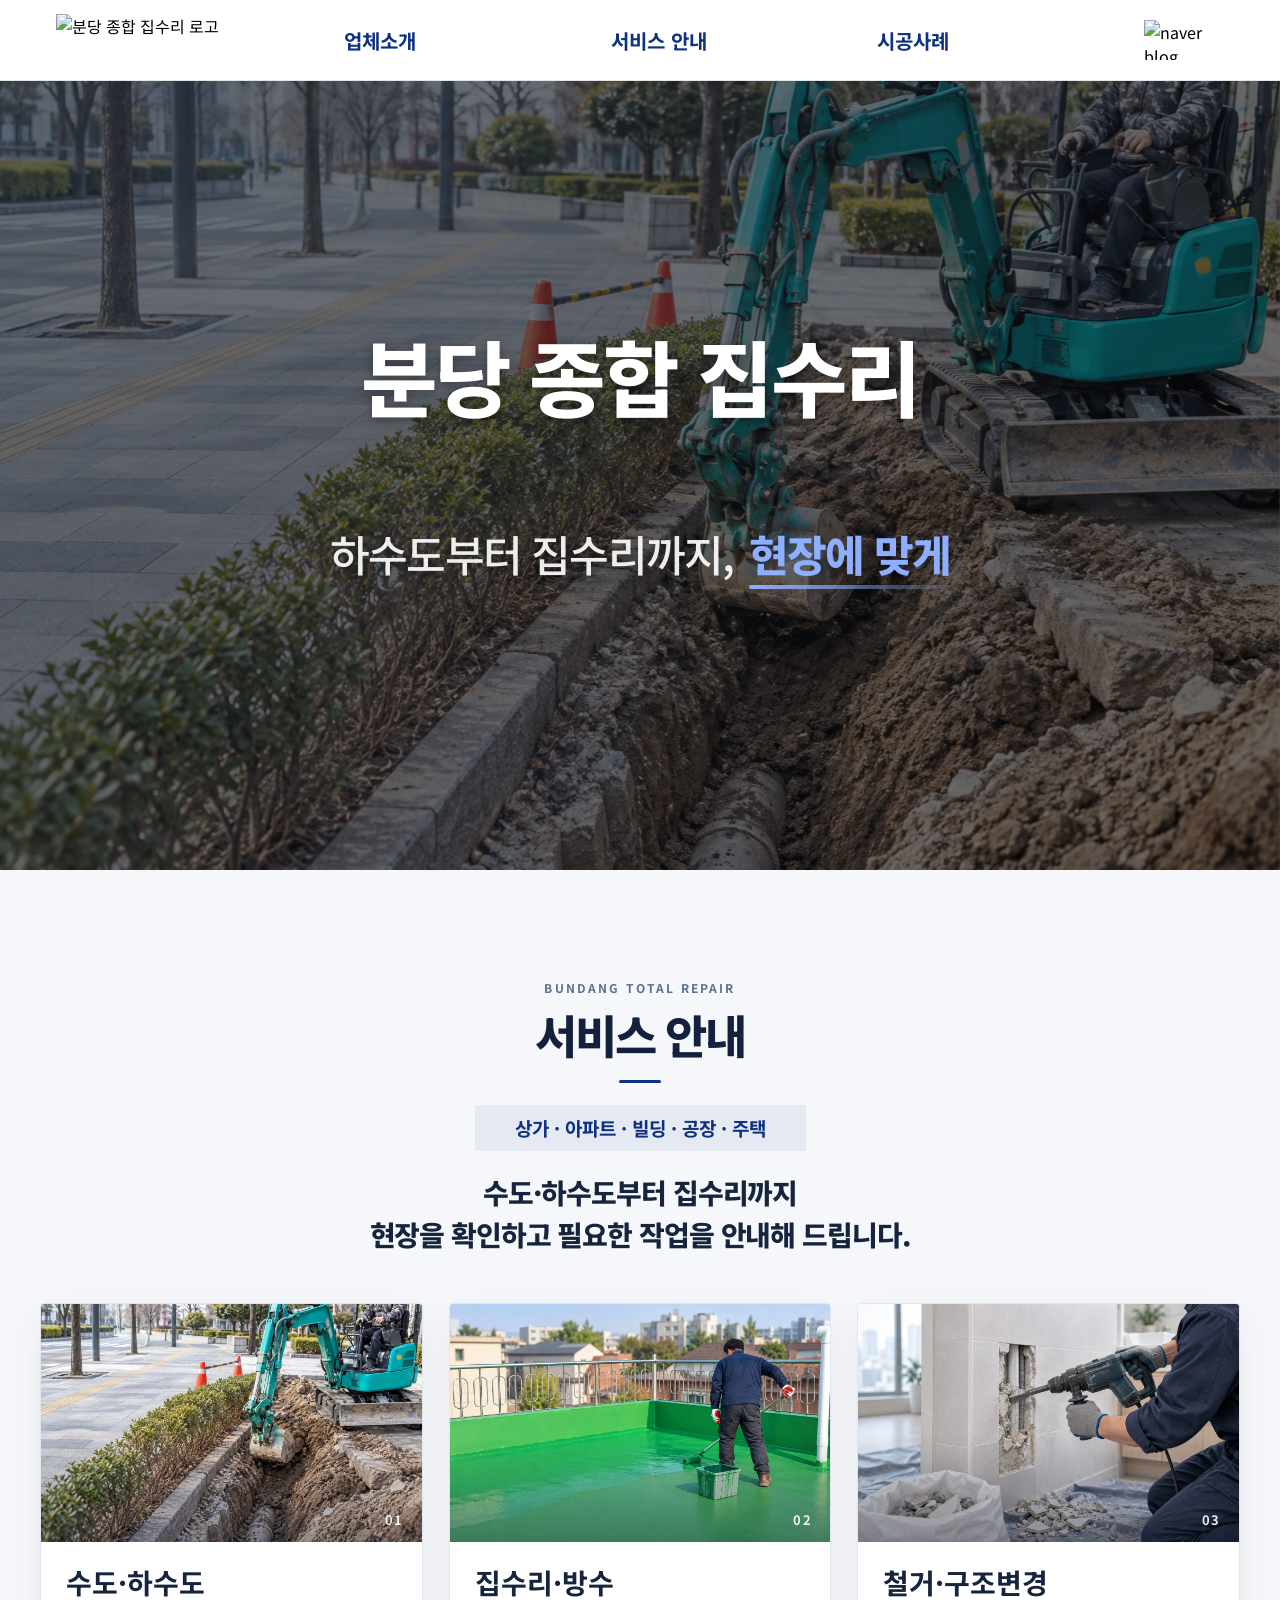
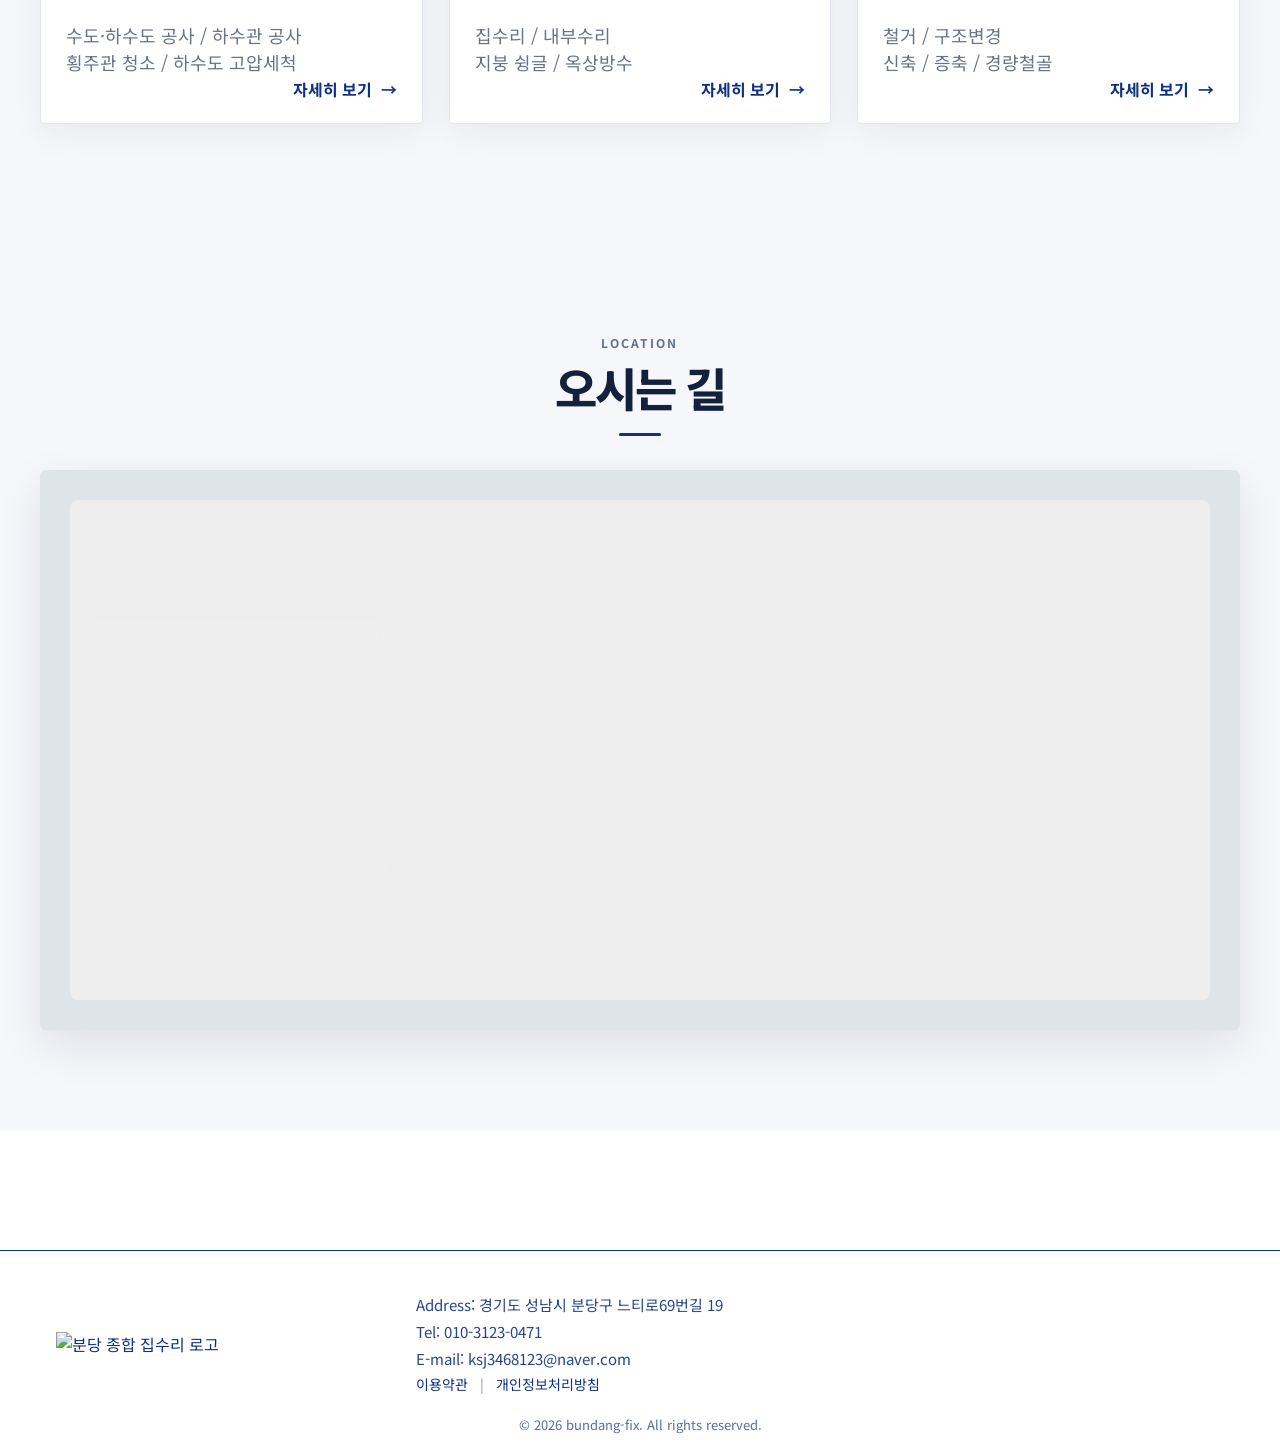
==== commit 9e19b9b1: "Add files via upload" ====
--- a/index.html
+++ b/index.html
@@ -93,7 +93,7 @@
   <link rel="icon" sizes="32x32" href="/favicon-32.png">
   <link rel="icon" sizes="192x192" href="/favicon-192.png">
   <link rel="apple-touch-icon" href="/favicon-180.png">
-  <link rel="stylesheet" href="css/style.css?v=26091404">
+  <link rel="stylesheet" href="css/style.css?v=26091506">
   <link rel="stylesheet" href="https://cdn.jsdelivr.net/npm/swiper@11/swiper-bundle.min.css">
   <link rel="stylesheet" href="https://fonts.googleapis.com/css2?family=Noto+Sans+KR:wght@500;700;900&display=swap">
   <link rel="stylesheet" crossorigin href="https://cdn.jsdelivr.net/gh/orioncactus/pretendard@v1.3.9/dist/web/variable/pretendardvariable-dynamic-subset.min.css">
@@ -133,12 +133,11 @@
 					</ul>
 				</li>
 				<li class="nav-item"><a href="notice.html">시공사례</a></li>
-                <li class="nav-item"><a href="contact.html">상담하기</a></li>
             </ul>
         </nav>
 		
 		<div class="partner-logo">
-			<a href="tel:01031230471" class="call-bubble" aria-label="전화 상담하기">전화상담</a>
+			<a href="tel:01031230471" class="call-bubble" aria-label="전화 상담하기" style="display:none;">전화상담</a>
 			<a href="https://blog.naver.com/ksj3468123" target="_blank" rel="noopener noreferrer" aria-label="네이버 블로그 새 창으로 열기"><img src="img/blog.png" alt="naver blog"></a>
 		</div>
         
@@ -160,10 +159,6 @@
 			
 			<div class="mega-col">
 				<a href="notice.html">시공사례</a>
-            </div>
-        
-            <div class="mega-col">
-                <a href="contact.html">상담·견적문의</a>
             </div>
         </div>
     </div>
@@ -373,8 +368,7 @@
 .service-target {
   display: inline-block;
   margin: 0 0 20px;
-  padding: 9px 18px;
-  border-radius: 999px;
+  padding: 9px 40px;
   color: #0e3180;
   background: rgba(14, 49, 128, 0.07);
   font-size: 19px;
@@ -454,7 +448,7 @@
 .service-content h3 {
   color: #17243d;
   font-size: 28px;
-  font-weight: 800;
+  font-weight: 700;
   line-height: 1.35;
   margin-bottom: 20px;
 }
@@ -549,7 +543,7 @@
             target="_blank"
             rel="noopener noreferrer"
           >길찾기</a>
-          <a class="location-call" href="tel:01031230471">전화하기</a>
+          <a class="location-call" href="tel:01031230471" data-phone="010-3123-0471">전화하기</a>
         </div>
       </div>
     </div>
@@ -848,7 +842,7 @@
   }
 }
 </style>
-<script src="js/app.js?v=26091404" defer></script>
+<script src="js/app.js?v=26091506" defer></script>
 <style>
 /*
 .popup-wrap{ position:fixed; top:100px; left:50%; transform:translateX(-50%); display:flex; gap:20px; z-index:9999;}
--- a/css/style.css
+++ b/css/style.css
@@ -31,7 +31,7 @@
   margin: 0 auto;
   padding: 0 16px;
   display: grid;
-  grid-template-columns: 200px 50px repeat(4, 1fr) 120px;
+  grid-template-columns: 200px 88px repeat(3, 1fr) 80px;
   align-items: center;
 }
 
@@ -43,12 +43,12 @@
   height: 80px;
 }
 .logo img {
-  height: 56px;
+  height: 52px;
   display: block;
 }
 
 .partner-logo {
-  grid-column: 7;
+  grid-column: 6;
   display: flex;
   justify-content: flex-end;
   align-items: flex-start;
@@ -110,13 +110,13 @@
 }
 
 .nav {
-  grid-column: 3 / 7;
+  grid-column: 3 / 6;
   height: 100%;
 }
 
 .nav-menu {
   display: grid;
-  grid-template-columns: repeat(4, 1fr);
+  grid-template-columns: repeat(3, minmax(0, 1fr));
   height: 100%;
 }
 
@@ -124,8 +124,8 @@
   display: flex;
   align-items: center;
   justify-content: flex-start;
-  font-size: 19px;
-  font-weight: 600;
+  font-size: 20px;
+  font-weight: 700;
   color: #0E3180;
   cursor: pointer;
   height: 80px;
@@ -163,11 +163,10 @@
 .mega-col:nth-child(1) { grid-column: 3; }
 .mega-col:nth-child(2) { grid-column: 4; }
 .mega-col:nth-child(3) { grid-column: 5; }
-.mega-col:nth-child(4) { grid-column: 6; }
 
 .mega-col a {
   color: #26354F;
-  font-size: 16px;
+  font-size: 17px;
   transition: 0.2s;
   line-height: 25px;
 }
@@ -2239,13 +2238,6 @@
   letter-spacing: -.045em;
 }
 
-.subpage-description {
-  margin: 17px 0 0;
-  color: rgba(255, 255, 255, .9);
-  font-size: 18px;
-  line-height: 1.7;
-}
-
 .subpage-breadcrumb {
   display: flex;
   justify-content: center;
@@ -2528,11 +2520,6 @@
 
   .subpage-title {
     font-size: 36px;
-  }
-
-  .subpage-description {
-    font-size: 15px;
-    line-height: 1.65;
   }
 
   .subpage-breadcrumb {
@@ -2791,15 +2778,18 @@
 }
 
 .service-consult-actions a {
-  display: inline-flex;
+  display: flex;
   align-items: center;
   justify-content: center;
-  min-width: 170px;
-  min-height: 50px;
-  padding: 0 20px;
-  border-radius: 5px;
-  font-size: 16px;
+  min-width: 230px;
+  min-height: 64px;
+  padding: 10px 22px;
+  gap: 2px;
+  flex-direction: column;
+  border-radius: 6px;
+  font-size: 15px;
   font-weight: 700;
+  line-height: 1.35;
 }
 
 .service-consult-actions .is-call {
@@ -2807,10 +2797,24 @@
   background: #fff;
 }
 
-.service-consult-actions .is-contact {
+.service-consult-actions .is-call strong {
+  display: block;
+  color: #0e3180;
+  font-size: 18px;
+  font-weight: 900;
+}
+
+.service-consult-actions .is-message {
   color: #fff;
-  border: 1px solid rgba(255, 255, 255, .52);
+  border: 1px solid rgba(255, 255, 255, .55);
   background: transparent;
+}
+
+.service-consult-actions .is-message span {
+  display: block;
+  color: rgba(255, 255, 255, .74);
+  font-size: 12px;
+  font-weight: 500;
 }
 
 @media (max-width: 900px) {
@@ -2837,21 +2841,28 @@
     padding: 54px 15px 68px;
   }
 
-  .service-category-nav {
-    grid-template-columns: 1fr;
-    margin-bottom: 34px;
-    border-radius: 6px;
-  }
-
-  .service-category-nav a {
-    min-height: 51px;
-    border-right: 0;
-    border-bottom: 1px solid #dfe5ed;
-    font-size: 15px;
-  }
-
-  .service-category-nav a:last-child {
-    border-bottom: 0;
+  .service-category-nav {
+    grid-template-columns: repeat(3, minmax(0, 1fr));
+    margin-bottom: 34px;
+    border-radius: 6px;
+  }
+
+  .service-category-nav a {
+    min-width: 0;
+    min-height: 54px;
+    padding: 8px 3px;
+
+    border-right: 1px solid #dfe5ed;
+    border-bottom: 0;
+
+    font-size: 14px;
+    line-height: 1.25;
+    white-space: nowrap;
+  }
+
+  .service-category-nav a:last-child {
+    border-right: 0;
+    border-bottom: 0;
   }
 
   .service-detail-panel {
@@ -2892,7 +2903,7 @@
   }
 
   .service-consult-inner h2 {
-    font-size: 27px;
+    font-size: 25px;
   }
 
   .service-consult-inner p {
